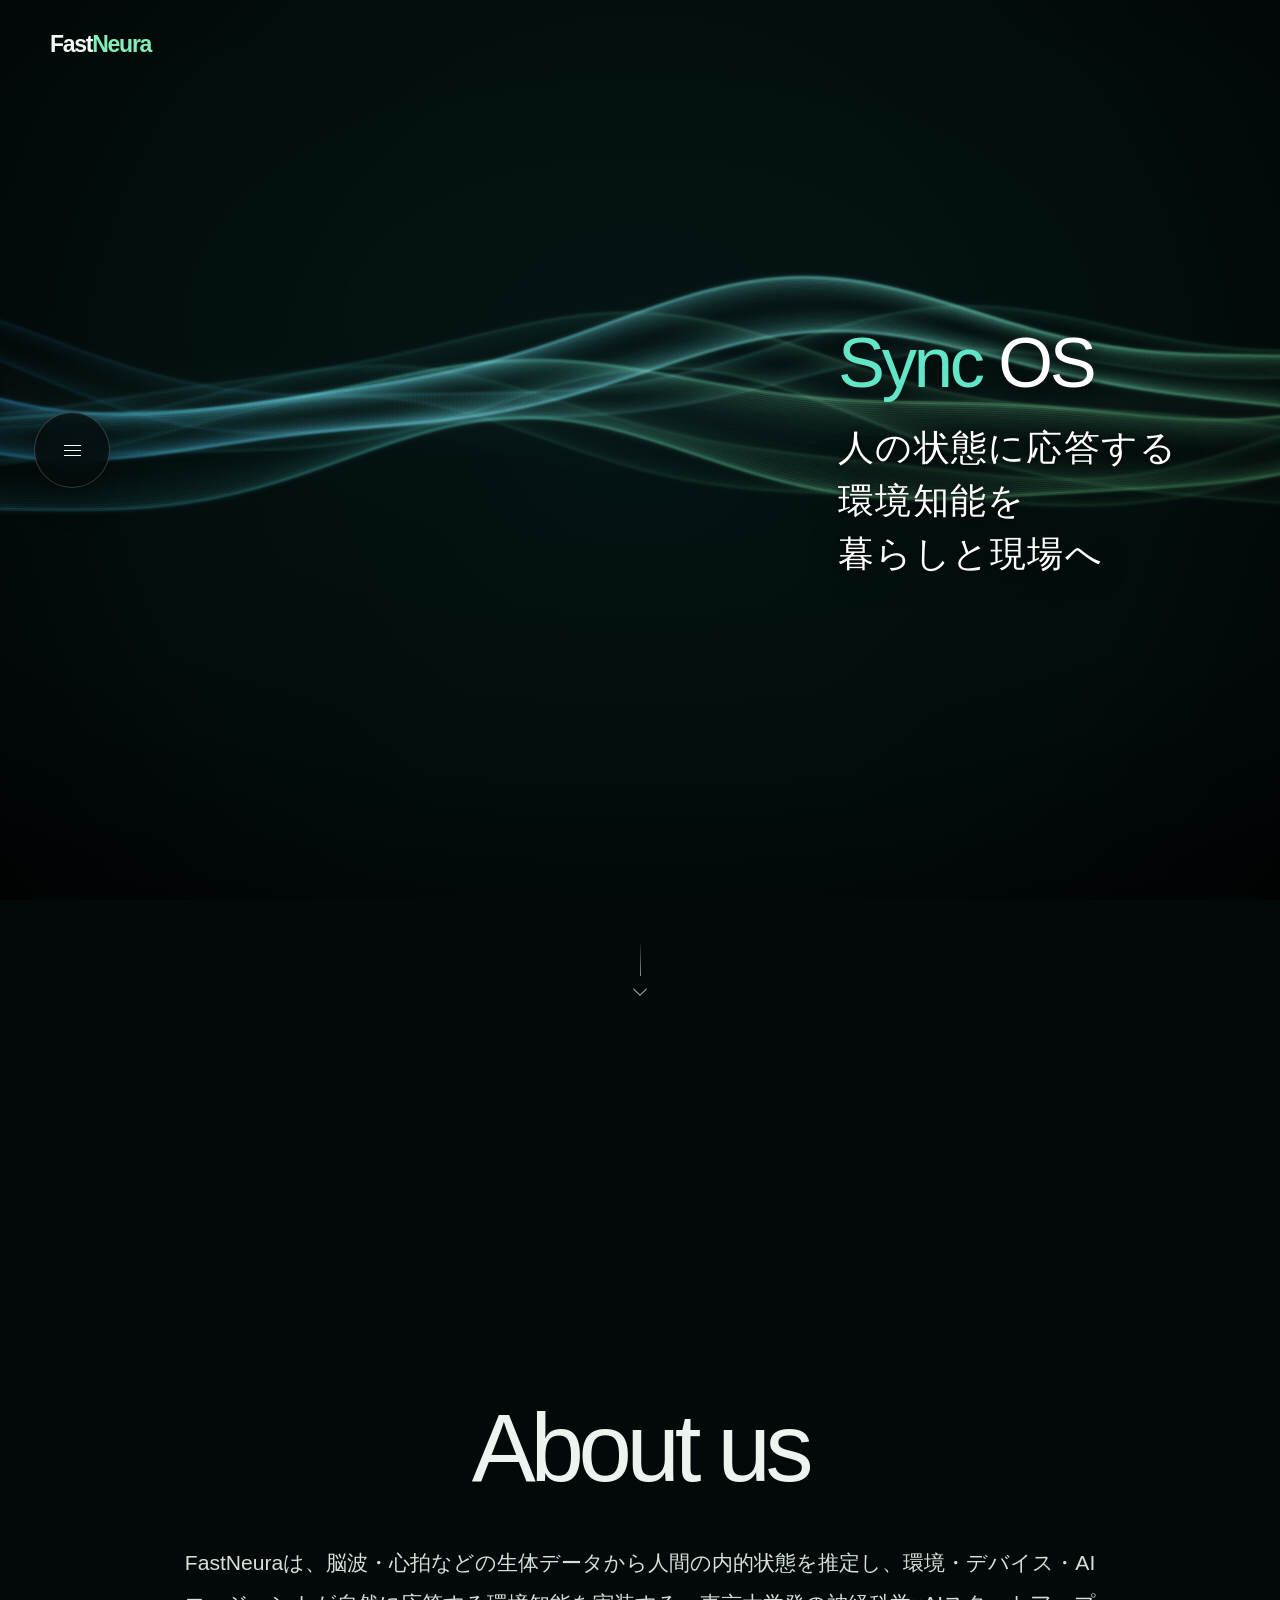
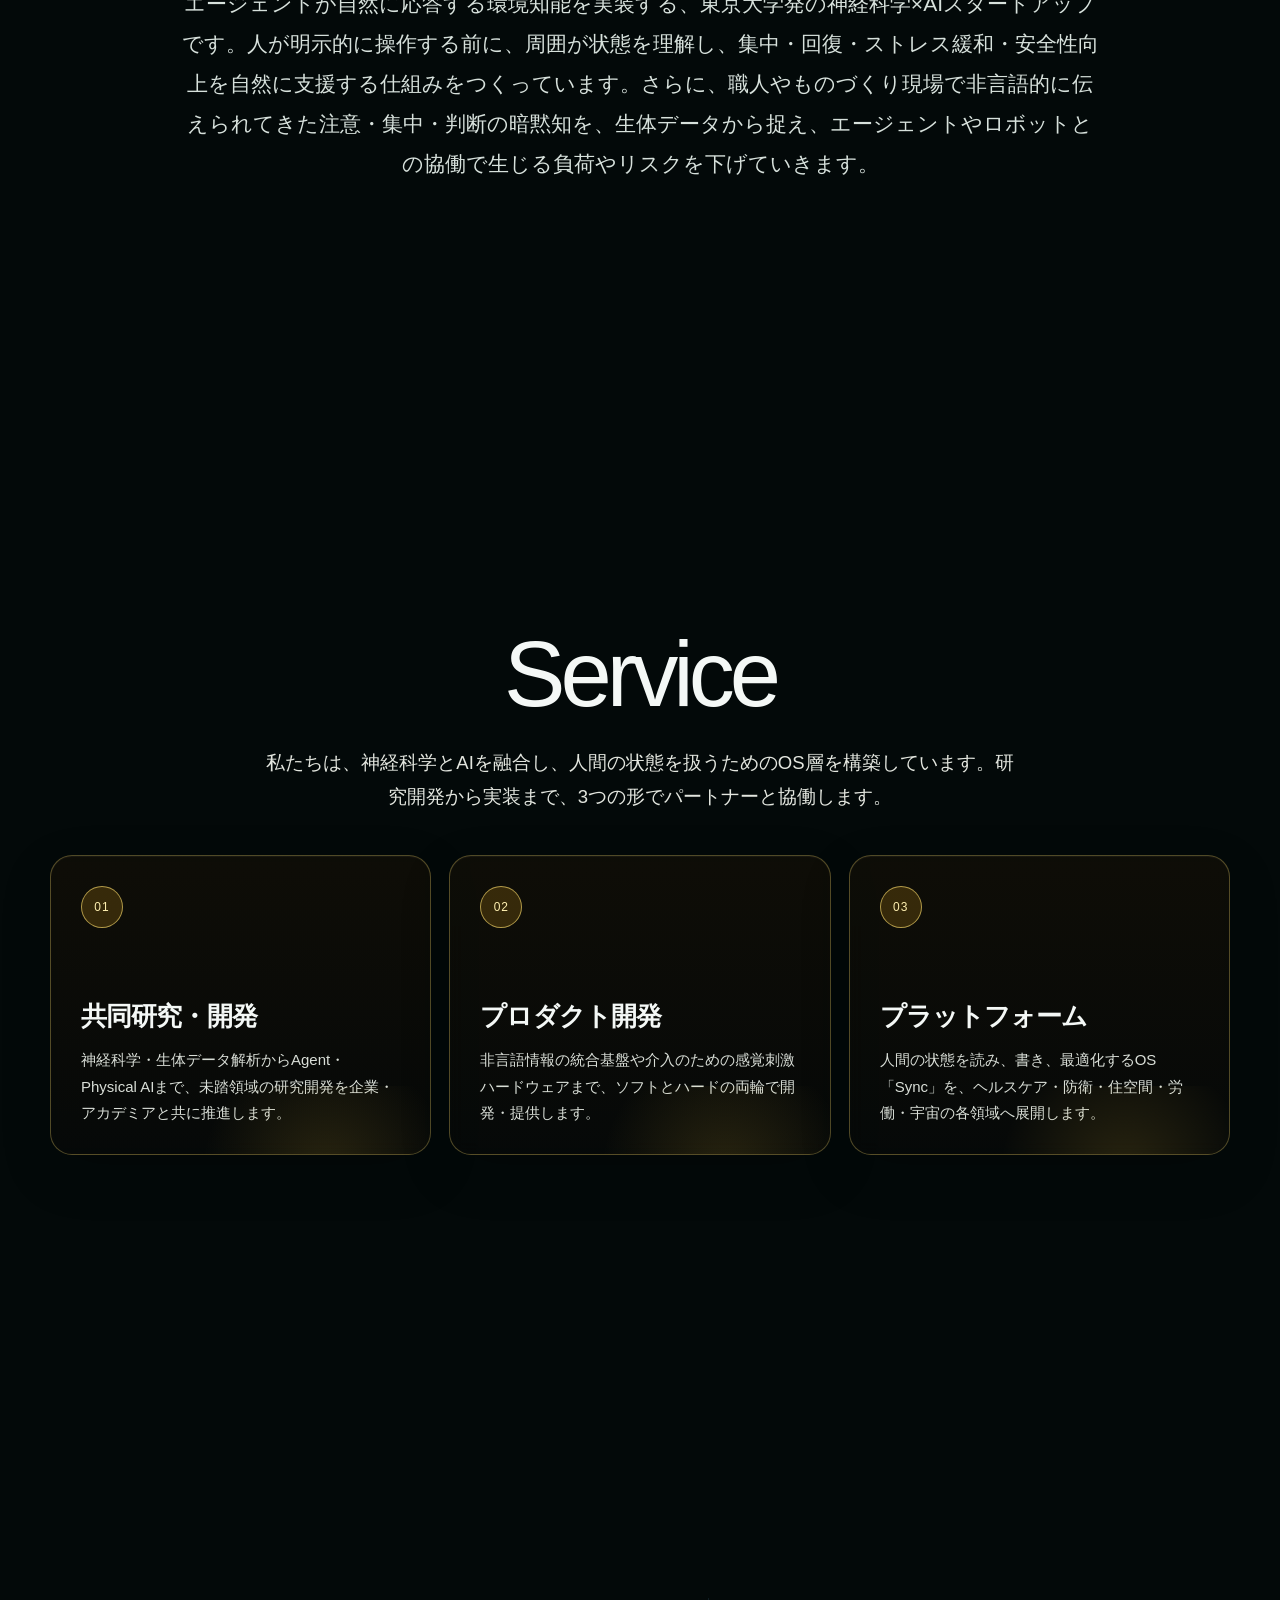
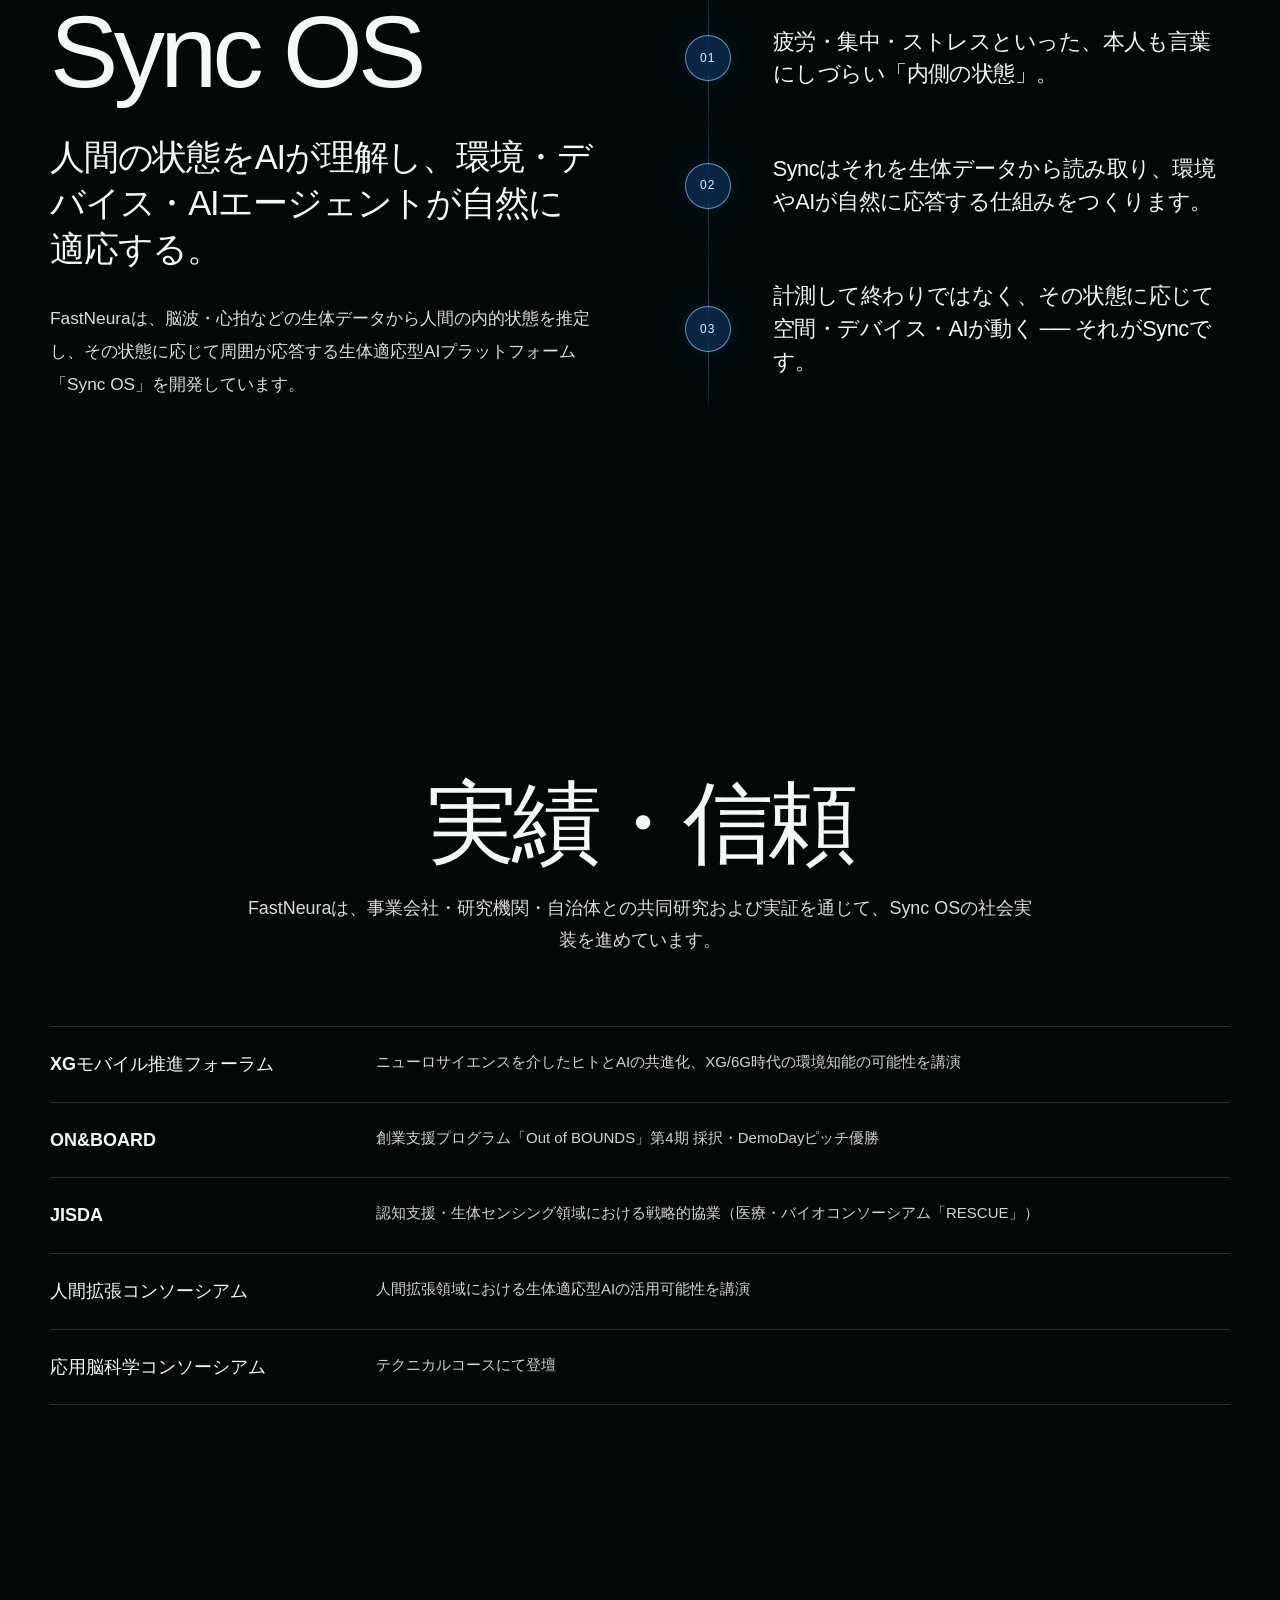
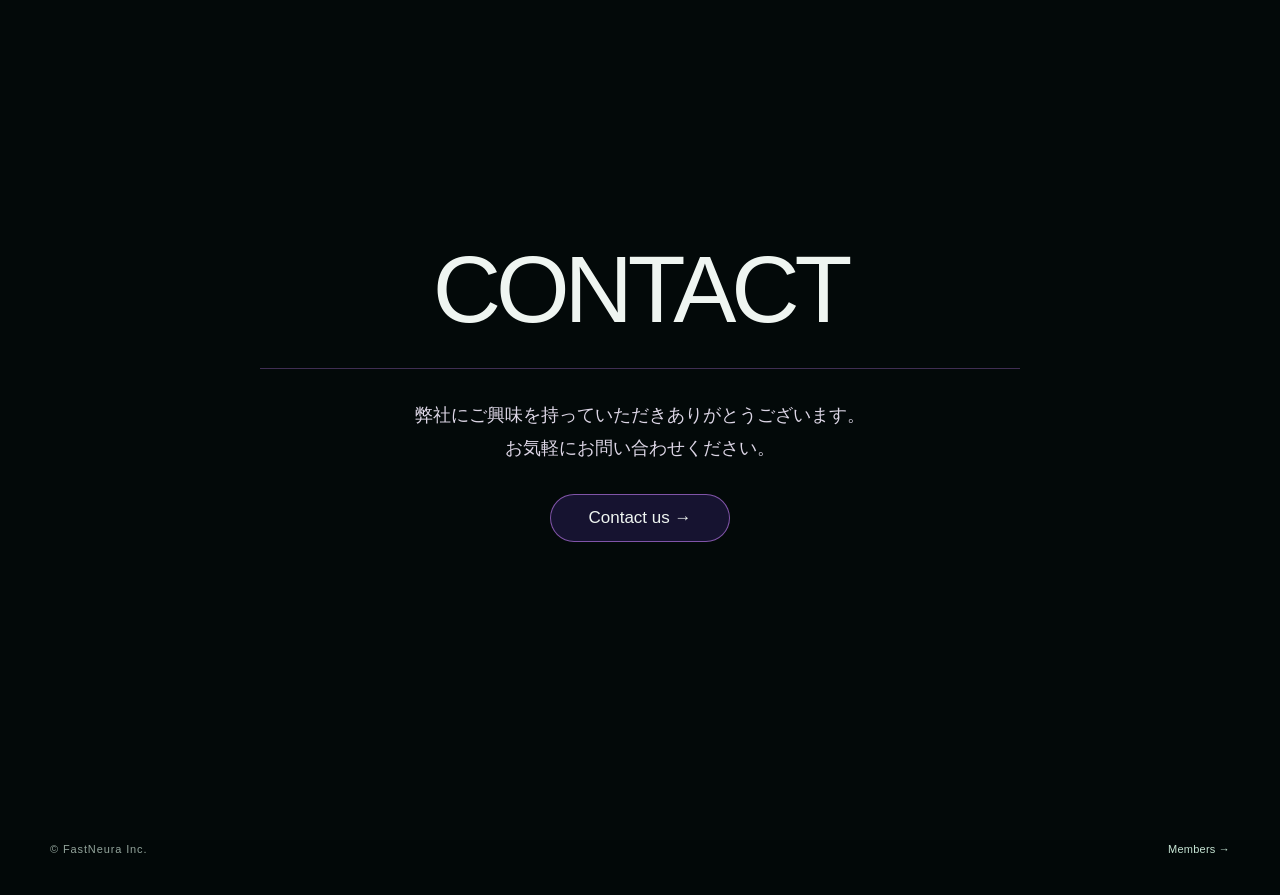
==== index.html @ a7abcc69 "Keep revealed backgrounds visible when scrolling back" ====
<!doctype html><html lang="ja"><head><meta charset="utf-8"><meta name="viewport" content="width=device-width,initial-scale=1,viewport-fit=cover"><meta name="description" content="FastNeuraは、脳波・心拍などの生体データから人間の内的状態を推定し、その状態に応じて周囲が応答する生体適応型AIプラットフォーム『Sync OS』を開発しています。"><title>FastNeura - Cutting-Edge NeuroTech × AI Startup</title><link rel="stylesheet" href="style.css?v=20261030-1"><link rel="stylesheet" href="wave-theme.css?v=20260926-10"></head><body><header class="site-header"><a class="brand" href="#top">Fast<span>Neura</span></a><nav class="nav" aria-label="Primary"><a href="#about">About us</a><a href="#service">Service</a><a href="#sync">Sync OS</a><a href="#partners">Partners</a><a class="contact" href="#contact">Contact</a><a href="members.html">Member</a></nav></header><main><section class="hero" id="top"><canvas id="waves" aria-hidden="true"></canvas><div class="hero-vignette"></div><div class="hero-grain"></div><div class="wrap hero-inner"><div class="hero-kicker"><a href="#sync"><span class="hero-sync">Sync</span> OS</a></div><h1><span>人の状態に応答する</span><span><button class="hero-term" id="environmentIntelligenceButton" type="button" aria-haspopup="dialog" aria-controls="environmentIntelligenceModal">環境知能</button>を</span><span>暮らしと現場へ</span></h1><div class="scroll-cue" aria-hidden="true"><span></span></div></div></section><section class="about" id="about"><div class="wrap"><div class="section-head"><h2>About us</h2></div><p>FastNeuraは、脳波・心拍などの生体データから人間の内的状態を推定し、環境・デバイス・AIエージェントが自然に応答する環境知能を実装する、東京大学発の神経科学×AIスタートアップです。人が明示的に操作する前に、周囲が状態を理解し、集中・回復・ストレス緩和・安全性向上を自然に支援する仕組みをつくっています。さらに、職人やものづくり現場で非言語的に伝えられてきた注意・集中・判断の暗黙知を、生体データから捉え、エージェントやロボットとの協働で生じる負荷やリスクを下げていきます。</p></div></section><section class="service" id="service"><div class="wrap"><div class="section-head"><h2>Service</h2></div><p class="service-intro">私たちは、神経科学とAIを融合し、人間の状態を扱うためのOS層を構築しています。研究開発から実装まで、3つの形でパートナーと協働します。</p><div class="service-grid"><article class="service-card"><div class="num">01</div><h3>共同研究・開発</h3><p>神経科学・生体データ解析からAgent・Physical AIまで、未踏領域の研究開発を企業・アカデミアと共に推進します。</p></article><article class="service-card"><div class="num">02</div><h3>プロダクト開発</h3><p>非言語情報の統合基盤や介入のための感覚刺激ハードウェアまで、ソフトとハードの両輪で開発・提供します。</p></article><article class="service-card"><div class="num">03</div><h3>プラットフォーム</h3><p>人間の状態を読み、書き、最適化するOS「Sync」を、ヘルスケア・防衛・住空間・労働・宇宙の各領域へ展開します。</p></article></div></div></section><section class="sync-intro" id="sync"><div class="wrap"><p class="sync-title">Sync OS</p><div class="sync-copy"><h2>人間の状態をAIが理解し、環境・デバイス・AIエージェントが自然に適応する。</h2><p>FastNeuraは、脳波・心拍などの生体データから人間の内的状態を推定し、その状態に応じて周囲が応答する生体適応型AIプラットフォーム「Sync OS」を開発しています。</p></div></div></section><section class="principles"><div class="wrap"><div class="principle"><div class="num">01</div><p>疲労・集中・ストレスといった、本人も言葉にしづらい「内側の状態」。</p></div><div class="principle"><div class="num">02</div><p>Syncはそれを生体データから読み取り、環境やAIが自然に応答する仕組みをつくります。</p></div><div class="principle"><div class="num">03</div><p>計測して終わりではなく、その状態に応じて空間・デバイス・AIが動く ── それがSyncです。</p></div></div></section><section class="partners" id="partners"><div class="wrap"><div class="section-head"><div class="eyebrow">Partners</div><h2>実績・信頼</h2></div><p class="lead muted">FastNeuraは、事業会社・研究機関・自治体との共同研究および実証を通じて、Sync OSの社会実装を進めています。</p><div class="partners-list"><div class="partner"><strong>XGモバイル推進フォーラム</strong><span>ニューロサイエンスを介したヒトとAIの共進化、XG/6G時代の環境知能の可能性を講演</span></div><div class="partner"><strong>ON&amp;BOARD</strong><span>創業支援プログラム「Out of BOUNDS」第4期 採択・DemoDayピッチ優勝</span></div><div class="partner"><strong>JISDA</strong><span>認知支援・生体センシング領域における戦略的協業（医療・バイオコンソーシアム「RESCUE」）</span></div><div class="partner"><strong>人間拡張コンソーシアム</strong><span>人間拡張領域における生体適応型AIの活用可能性を講演</span></div><div class="partner"><strong>応用脳科学コンソーシアム</strong><span>テクニカルコースにて登壇</span></div></div></div></section><section class="contact-section" id="contact"><div class="wrap"><div class="eyebrow">CONTACT</div><h2>CONTACT</h2><div class="contact-row"><p>弊社にご興味を持っていただきありがとうございます。<br>お気軽にお問い合わせください。</p><a class="contact-link" href="mailto:contact@fastneura.com">Contact us →</a></div></div></section></main><footer class="site-footer"><div class="wrap">© FastNeura Inc. <a class="footer-members" href="members.html">Members →</a></div></footer><div class="modal-backdrop" id="environmentIntelligenceModal" role="dialog" aria-modal="true" aria-labelledby="environmentIntelligenceTitle" aria-hidden="true"><div class="modal" role="document"><div class="modal-head"><h2 id="environmentIntelligenceTitle">環境知能</h2><button class="modal-close" type="button" aria-label="閉じる">×</button></div><p>環境知能とは、人の状態や周囲の状況をセンシングし、その情報をもとに空間・デバイス・AIが適切に応答する仕組みです。FastNeuraでは、脳波・心拍などの生体情報から疲労・集中・ストレスなどの内的状態を推定し、人が明示的に操作する前に、環境そのものが自然に支援する世界を目指しています。</p></div></div><script src="wave.js?v=20260917-1"></script><script src="ui.js?v=20261030-5"></script></body></html>
---- style.css ----
:root{--bg:#f4f5f2;--ink:#101612;--muted:#6d7971;--line:#d7ddd8;--green:#78e1ad;--dark:#030909;--max:1180px;font-family:Inter,-apple-system,BlinkMacSystemFont,"Segoe UI","Helvetica Neue",Arial,"Noto Sans JP",sans-serif}*{box-sizing:border-box}html{scroll-behavior:smooth;scroll-snap-type:y mandatory;scroll-padding:0}body{margin:0;background:var(--bg);color:var(--ink);line-height:1.7;overscroll-behavior-y:none}a{color:inherit;text-decoration:none}.wrap{width:min(calc(100% - 48px),var(--max));margin-inline:auto}.site-header{position:absolute;inset:0 0 auto;z-index:20;min-height:88px;display:flex;align-items:center;justify-content:space-between;padding:0 max(24px,calc((100vw - var(--max))/2));color:#effaf4}.brand{display:flex;align-items:center;height:44px;font-size:23px;font-weight:700;letter-spacing:-.055em;line-height:1}.brand span{color:#84edb8}.nav{display:none}.desktop-orbit-nav{position:fixed;left:34px;top:50%;z-index:45;width:76px;height:76px;transform:translateY(-50%)}.orbit-toggle,.orbit-link{position:absolute;left:0;top:0;width:76px;height:76px;border-radius:50%;display:flex;align-items:center;justify-content:center;border:1px solid #ffffff32;background:rgba(3,9,9,.72);backdrop-filter:blur(14px);-webkit-backdrop-filter:blur(14px);color:#f3faf6;box-shadow:0 10px 35px #0005;transition:transform .42s cubic-bezier(.22,.8,.2,1),opacity .3s ease,background .25s ease,border-color .25s ease}.orbit-toggle{z-index:6;cursor:default}.orbit-toggle::before,.orbit-toggle::after,.orbit-toggle span{content:"";position:absolute;width:17px;height:1px;background:#f3faf6;transition:transform .3s ease}.orbit-toggle::before{transform:translateY(-5px)}.orbit-toggle::after{transform:translateY(5px)}.orbit-toggle span{transform:none}.orbit-link{opacity:0;pointer-events:none;font-size:11px;font-weight:500;line-height:1.15;text-align:center;letter-spacing:.015em;padding:10px}.desktop-orbit-nav:hover .orbit-link,.desktop-orbit-nav:focus-within .orbit-link{opacity:1;pointer-events:auto}.desktop-orbit-nav:hover .orbit-toggle,.desktop-orbit-nav:focus-within .orbit-toggle{background:rgba(9,23,18,.88);border-color:#ffffff52}.desktop-orbit-nav:hover .orbit-toggle::before,.desktop-orbit-nav:focus-within .orbit-toggle::before{transform:rotate(45deg)}.desktop-orbit-nav:hover .orbit-toggle::after,.desktop-orbit-nav:focus-within .orbit-toggle::after{transform:rotate(-45deg)}.desktop-orbit-nav:hover .orbit-toggle span,.desktop-orbit-nav:focus-within .orbit-toggle span{opacity:0}.desktop-orbit-nav:hover .orbit-link:hover,.desktop-orbit-nav:focus-within .orbit-link:focus-visible{background:rgba(21,48,37,.94);border-color:#8ee9ba}.orbit-link:nth-of-type(1){transform:translate(0,0) scale(.7)}.orbit-link:nth-of-type(2){transform:translate(0,0) scale(.7)}.orbit-link:nth-of-type(3){transform:translate(0,0) scale(.7)}.orbit-link:nth-of-type(4){transform:translate(0,0) scale(.7)}.orbit-link:nth-of-type(5){transform:translate(0,0) scale(.7)}.desktop-orbit-nav:hover .orbit-link:nth-of-type(1),.desktop-orbit-nav:focus-within .orbit-link:nth-of-type(1){transform:translate(88px,-150px) scale(1)}.desktop-orbit-nav:hover .orbit-link:nth-of-type(2),.desktop-orbit-nav:focus-within .orbit-link:nth-of-type(2){transform:translate(138px,-80px) scale(1)}.desktop-orbit-nav:hover .orbit-link:nth-of-type(3),.desktop-orbit-nav:focus-within .orbit-link:nth-of-type(3){transform:translate(158px,0) scale(1)}.desktop-orbit-nav:hover .orbit-link:nth-of-type(4),.desktop-orbit-nav:focus-within .orbit-link:nth-of-type(4){transform:translate(138px,80px) scale(1)}.desktop-orbit-nav:hover .orbit-link:nth-of-type(5),.desktop-orbit-nav:focus-within .orbit-link:nth-of-type(5){transform:translate(88px,150px) scale(1)}.mobile-menu-toggle,.mobile-menu-panel{display:none}.hero{position:relative;min-height:100svh;background:var(--dark);color:white;overflow:hidden}#waves{position:absolute;inset:0;width:100%;height:100%;display:block}.hero-vignette{position:absolute;inset:0;pointer-events:none;background:radial-gradient(ellipse 95% 72% at 50% 35%,transparent 24%,rgba(0,0,0,.22) 72%,rgba(0,0,0,.58) 100%)}.hero-grain{position:absolute;inset:0;pointer-events:none;opacity:.10}.hero-inner{position:relative;z-index:2;min-height:100svh;display:flex;flex-direction:column;justify-content:center;align-items:flex-end;padding:120px 0 80px}.hero-kicker{width:min(42vw,520px);font-family:"Avenir Next","Helvetica Neue",Helvetica,"Segoe UI",Arial,sans-serif;font-size:clamp(52px,5.5vw,88px);font-weight:300;line-height:.96;letter-spacing:-.045em;color:#fff;margin-bottom:24px;text-align:left;white-space:nowrap;text-shadow:0 3px 20px #000b;transform:translate(clamp(80px,10vw,180px),-15svh);font-kerning:normal;font-feature-settings:"kern" 1}.hero-kicker a{display:inline-block;cursor:pointer;border-bottom:1px solid transparent}.hero-kicker a:hover,.hero-kicker a:focus-visible{border-color:#ffffffaa}.hero-sync{color:#63e6c7}.hero h1{margin:0;width:min(42vw,520px);color:#fff;font-family:"Hiragino Mincho ProN","Hiragino Mincho Pro","Yu Mincho","YuMincho","Noto Serif JP",serif;font-size:clamp(24px,2.8vw,45px);font-weight:500;letter-spacing:.035em;line-height:1.48;text-align:left;text-shadow:0 4px 30px #000c,0 1px 6px #000a;transform:translate(clamp(80px,10vw,180px),-15svh)}.hero h1 span{display:block;white-space:nowrap}.hero-term{display:inline;font:inherit;font-family:inherit;font-size:inherit;font-weight:inherit;line-height:inherit;letter-spacing:inherit;color:inherit;text-shadow:inherit;background:transparent;border:0;padding:0;margin:0;cursor:pointer;vertical-align:baseline;appearance:none;-webkit-appearance:none}.hero-term:hover{color:inherit}.hero-term:focus-visible{outline:1px solid #ffffffaa;outline-offset:4px;border-radius:2px}.hero-bottom{position:absolute;left:0;right:0;bottom:52px;display:flex;justify-content:space-between;gap:32px;align-items:end;border-top:1px solid #ffffff28;padding-top:20px}.hero-bottom p{margin:0;max-width:720px;color:#d4e1db;font-size:clamp(14px,1.5vw,18px)}.scroll{font-size:10px;letter-spacing:.12em;color:#95aaa0;white-space:nowrap}.modal-backdrop{position:fixed;inset:0;z-index:100;background:#020706cc;display:none;align-items:center;justify-content:center;padding:24px}.modal-backdrop.open{display:flex}.modal{width:min(560px,100%);background:#0a1310;color:#edf5f1;border:1px solid #ffffff2b;border-radius:18px;padding:32px;box-shadow:0 24px 80px #000b}.modal-head{display:flex;align-items:center;justify-content:space-between;gap:20px;margin-bottom:18px}.modal h2{font-family:"Hiragino Mincho ProN","Yu Mincho",serif;font-size:32px;letter-spacing:.04em}.modal p{margin:0;color:#c8d6cf;font-size:16px;line-height:1.9}.modal-close{width:42px;height:42px;border-radius:50%;border:1px solid #ffffff36;background:transparent;color:#fff;font-size:22px;cursor:pointer}main>section{min-height:100svh;scroll-snap-align:start;scroll-snap-stop:always}section{padding:120px 0}.section-head{display:grid;grid-template-columns:180px 1fr;gap:44px;margin-bottom:64px}.eyebrow{font-size:12px;letter-spacing:.14em;text-transform:uppercase;color:var(--muted)}h2{margin:0;font-size:clamp(34px,5vw,68px);line-height:1.08;letter-spacing:-.05em;font-weight:500}.lead{font-size:clamp(18px,2vw,27px);line-height:1.7;max-width:950px;margin:0}.muted{color:var(--muted)}.sync-intro{background:#fff}.sync-title{font-size:clamp(56px,10vw,140px);line-height:.9;letter-spacing:-.075em;margin:0 0 60px;font-weight:520}.sync-copy{display:grid;grid-template-columns:1fr 1fr;gap:80px;align-items:start}.sync-copy h2{font-size:clamp(30px,4.2vw,58px)}.sync-copy p{font-size:18px;margin:0;color:#4e5a53}.principles{padding-top:20px;background:#fff}.principle{display:grid;grid-template-columns:100px 1fr;gap:34px;padding:38px 0;border-top:1px solid var(--line)}.principle:last-child{border-bottom:1px solid var(--line)}.num{font-size:14px;color:#7a8a80;letter-spacing:.08em}.principle p{margin:0;font-size:clamp(22px,3vw,40px);line-height:1.45;letter-spacing:-.03em;max-width:1000px}.about{background:#101713;color:#edf3ef}.about .eyebrow,.about .muted{color:#92a398}.about p{font-size:clamp(18px,2vw,27px);line-height:1.9;margin:0;max-width:1000px;color:#d1dbd5}.service{background:#e9ede9}.service-intro{max-width:820px;margin:24px 0 70px;font-size:18px;color:#556159}.service-grid{display:grid;grid-template-columns:repeat(3,1fr);gap:1px;background:#cfd7d1;border:1px solid #cfd7d1}.service-card{background:#f7f8f6;padding:40px;min-height:340px;display:flex;flex-direction:column}.service-card .num{margin-bottom:auto}.service-card h3{font-size:28px;margin:52px 0 16px;letter-spacing:-.035em}.service-card p{margin:0;color:#637067}.partners{background:#fff}.partners-list{margin-top:58px;border-top:1px solid var(--line)}.partner{display:grid;grid-template-columns:280px 1fr;gap:46px;padding:26px 0;border-bottom:1px solid var(--line)}.partner strong{font-size:18px;font-weight:550}.partner span{color:#5f6c64}.contact-section{background:#08100c;color:#eff5f1;padding:120px 0 70px}.contact-section h2{font-size:clamp(56px,10vw,138px);margin-bottom:30px}.contact-row{display:flex;justify-content:space-between;gap:30px;align-items:end;border-top:1px solid #ffffff25;padding-top:28px}.contact-row p{margin:0;color:#afbeb6}.contact-link{font-size:22px;border-bottom:1px solid #9bdab9;padding-bottom:4px}.site-footer{background:#08100c;color:#6f8278;padding:0 0 36px;font-size:11px;letter-spacing:.08em;scroll-snap-align:end}@media(max-width:900px){.desktop-orbit-nav{display:none}.site-header{position:absolute;min-height:80px;padding:0 18px}.mobile-menu-toggle{display:flex;width:44px;height:44px;border-radius:50%;border:1px solid #ffffff38;background:#07100dcc;color:#fff;align-items:center;justify-content:center;position:relative;z-index:52}.mobile-menu-toggle::before,.mobile-menu-toggle::after,.mobile-menu-toggle span{content:"";position:absolute;width:17px;height:1px;background:#fff;transition:transform .25s ease,opacity .25s ease}.mobile-menu-toggle::before{transform:translateY(-5px)}.mobile-menu-toggle::after{transform:translateY(5px)}.mobile-menu-toggle.is-open::before{transform:rotate(45deg)}.mobile-menu-toggle.is-open::after{transform:rotate(-45deg)}.mobile-menu-toggle.is-open span{opacity:0}.mobile-menu-panel{display:flex;position:fixed;z-index:50;left:14px;right:14px;top:70px;flex-direction:column;background:#07100df2;color:#f4faf6;border:1px solid #ffffff28;border-radius:18px;padding:14px;backdrop-filter:blur(18px);-webkit-backdrop-filter:blur(18px);opacity:0;transform:translateY(-10px);pointer-events:none;transition:opacity .24s ease,transform .24s ease}.mobile-menu-panel.open{opacity:1;transform:translateY(0);pointer-events:auto}.mobile-menu-panel a{padding:14px 12px;border-bottom:1px solid #ffffff18;font-size:14px}.mobile-menu-panel a:last-child{border-bottom:0}}@media(max-width:600px){.wrap{width:min(calc(100% - 32px),var(--max))}.hero-inner{align-items:flex-start;padding-top:110px;padding-bottom:120px}.hero-kicker,.hero h1{width:100%;transform:translateY(-10svh)}.hero-kicker{font-size:clamp(42px,13vw,62px);text-align:left;letter-spacing:-.035em}.hero h1{font-size:clamp(24px,6.2vw,34px);line-height:1.55}.hero h1 span{white-space:normal}.hero-bottom{bottom:34px;align-items:start;flex-direction:column;gap:10px}.modal{padding:24px}.modal h2{font-size:27px}section{padding:84px 0}.section-head{grid-template-columns:1fr;gap:16px;margin-bottom:42px}.sync-copy{grid-template-columns:1fr;gap:28px}.principle{grid-template-columns:56px 1fr;gap:18px}.service-grid{grid-template-columns:1fr}.service-card{min-height:auto}.service-card .num{margin-bottom:36px}.partner{grid-template-columns:1fr;gap:8px}.contact-row{flex-direction:column;align-items:flex-start}}
.footer-members{float:right;color:#c6e5d4;letter-spacing:.02em}
.footer-members:hover{color:#84edb8}
.orbit-toggle{cursor:pointer}
.desktop-orbit-nav .orbit-link:nth-of-type(6){transform:translate(0,0) scale(.7);background:rgba(24,102,74,.6);border-color:#84edb8}
.orbit-link[aria-current="page"]{outline:2px solid #84edb8;outline-offset:4px}
.mobile-menu-panel a[aria-current="page"]{color:#84edb8}
---- wave-theme.css ----
/* Shared continuous wave background across all full-screen sections */
#waves{position:fixed!important;inset:0!important;width:100vw!important;height:100vh!important;z-index:0!important;pointer-events:none!important;display:block!important}
body{background:#030909;color:#f4f8f6}
.site-header,.desktop-orbit-nav,.mobile-menu-panel,.modal-backdrop{z-index:50}
main,.site-footer{position:relative;z-index:1}
main>section{position:relative;background:transparent!important;color:#f4f8f6}
.hero{background:transparent!important}
.hero-vignette{position:fixed;z-index:0;inset:0;background:radial-gradient(ellipse 95% 72% at 50% 35%,transparent 24%,rgba(0,0,0,.22) 72%,rgba(0,0,0,.58) 100%)}
.hero-grain{position:fixed;z-index:0}
.sync-intro,.principles,.about,.service,.partners,.contact-section{background:transparent!important}
.sync-copy p,.service-intro,.service-card p,.partner span,.contact-row p,.muted,.about p{color:#d7e1dc!important}
.eyebrow,.num,.about .eyebrow,.about .muted{color:#a8b8b0!important}
.principle,.principle:last-child,.partners-list,.partner,.contact-row{border-color:#ffffff2b!important}
.service-grid{background:#ffffff24!important;border-color:#ffffff24!important}
.service-card{background:rgba(4,10,9,.62)!important;color:#f4f8f6!important;backdrop-filter:blur(8px);-webkit-backdrop-filter:blur(8px)}
.sync-intro>.wrap,.principles>.wrap,.about>.wrap,.service>.wrap,.partners>.wrap,.contact-section>.wrap{position:relative;z-index:2}
.site-footer{background:rgba(3,9,9,.74)!important;color:#93a59c!important}

/* Desktop orbit menu colors mirror each section's wave theme */
.desktop-orbit-nav .orbit-link:nth-of-type(1){background:rgba(236,244,248,.18);border-color:rgba(236,247,252,.82);box-shadow:0 10px 35px rgba(230,242,248,.10)}
.desktop-orbit-nav .orbit-link:nth-of-type(2){background:rgba(232,161,24,.34);border-color:rgba(255,224,112,.82);box-shadow:0 10px 35px rgba(255,190,45,.16)}
.desktop-orbit-nav .orbit-link:nth-of-type(3){background:rgba(35,112,226,.38);border-color:rgba(110,195,255,.78);box-shadow:0 10px 35px rgba(28,112,255,.18)}
.desktop-orbit-nav .orbit-link:nth-of-type(4){background:rgba(206,39,58,.38);border-color:rgba(255,116,112,.82);box-shadow:0 10px 35px rgba(239,55,72,.17)}
.desktop-orbit-nav .orbit-link:nth-of-type(5){background:rgba(124,74,255,.38);border-color:rgba(205,132,255,.82);box-shadow:0 10px 35px rgba(169,92,255,.18)}
.desktop-orbit-nav .orbit-link:nth-of-type(1):hover,.desktop-orbit-nav .orbit-link:nth-of-type(1):focus-visible{background:rgba(238,247,251,.86);border-color:#fff;color:#0b1214}
.desktop-orbit-nav .orbit-link:nth-of-type(2):hover,.desktop-orbit-nav .orbit-link:nth-of-type(2):focus-visible{background:rgba(236,166,29,.78);border-color:#ffe070;color:#161006}
.desktop-orbit-nav .orbit-link:nth-of-type(3):hover,.desktop-orbit-nav .orbit-link:nth-of-type(3):focus-visible{background:rgba(38,126,245,.72);border-color:#78cfff}
.desktop-orbit-nav .orbit-link:nth-of-type(4):hover,.desktop-orbit-nav .orbit-link:nth-of-type(4):focus-visible{background:rgba(218,49,67,.76);border-color:#ff7a76}
.desktop-orbit-nav .orbit-link:nth-of-type(5):hover,.desktop-orbit-nav .orbit-link:nth-of-type(5):focus-visible{background:rgba(139,79,244,.76);border-color:#d9a0ff}

/* Sync OS screen: left narrative, right principles */
.sync-intro{padding:96px 0 72px!important;overflow:hidden}
.sync-layout{min-height:calc(100svh - 168px);display:grid;grid-template-columns:minmax(0,1fr) minmax(0,1fr);gap:clamp(56px,7vw,120px);align-items:stretch}
.sync-left{min-width:0;display:flex;flex-direction:column;align-items:flex-start;justify-content:center}
.sync-title{font-family:"Avenir Next","Helvetica Neue",Helvetica,"Segoe UI",Arial,sans-serif!important;font-size:clamp(64px,8vw,116px)!important;font-weight:300!important;line-height:.96!important;letter-spacing:-.045em!important;margin:0 0 34px!important;font-kerning:normal;font-feature-settings:"kern" 1}
.sync-left>h2{font-size:clamp(27px,2.7vw,43px);line-height:1.32;letter-spacing:-.035em;max-width:560px}
.sync-description{margin:30px 0 0!important;max-width:540px;color:#d7e1dc!important;font-size:clamp(15px,1.35vw,18px)!important;line-height:1.9}
.sync-principles{min-width:0;display:flex;flex-direction:column;justify-content:center;align-self:stretch;position:relative;padding:18px 0}
.sync-principles .principle{position:relative;display:grid;grid-template-columns:64px 1fr;gap:24px;align-items:center;padding:28px 0 34px;border-top:0!important;border-bottom:0!important}
.sync-principles .principle:last-child{border-bottom:0!important;padding-bottom:28px}.sync-principles .principle::before{content:"";position:absolute;left:23px;top:0;bottom:0;width:1px;background:linear-gradient(to bottom,rgba(120,200,255,.10),rgba(120,200,255,.46),rgba(120,200,255,.10));z-index:-1}
.sync-principles .principle p{margin:0;font-size:clamp(18px,1.7vw,27px);line-height:1.5;letter-spacing:-.025em;max-width:none}
.sync-principles .num{align-self:center;padding:0;width:46px;height:46px;border-radius:50%;display:flex;align-items:center;justify-content:center;font-size:12px;letter-spacing:.10em;color:#dff3ff!important;border:1px solid rgba(125,203,255,.72);background:rgba(29,108,210,.28);backdrop-filter:blur(8px);-webkit-backdrop-filter:blur(8px);box-shadow:0 0 24px rgba(60,150,255,.10)}

@media(max-width:900px){#waves{height:100svh!important}.hero-vignette,.hero-grain{height:100svh}.sync-intro{padding:84px 0!important;overflow:visible}.sync-layout{min-height:auto;grid-template-columns:1fr;gap:48px}.sync-left{justify-content:flex-start}.sync-description{margin-top:28px!important}.sync-principles{padding:0}.sync-principles .principle{grid-template-columns:56px 1fr;padding:24px 0 30px}.sync-principles .principle::before{left:18px}.sync-principles .num{width:38px;height:38px}.sync-principles .principle p{font-size:clamp(19px,4.8vw,28px)}}

/* About us: centered composition */
.about{padding:0!important;display:flex;align-items:center;justify-content:center}
.about>.wrap{min-height:100svh;display:flex;flex-direction:column;justify-content:center;align-items:center;text-align:center;padding:96px 0}
.about .section-head{display:block;margin:0 0 44px;width:100%}
.about .section-head h2{margin:0 auto;font-size:clamp(56px,7.5vw,108px);font-weight:400;letter-spacing:-.055em}
.about> .wrap > p{max-width:920px!important;margin:0 auto!important;font-size:clamp(17px,1.65vw,24px)!important;line-height:1.9!important}
@media(max-width:900px){.about>.wrap{padding:88px 0}.about .section-head{margin-bottom:32px}.about> .wrap > p{font-size:clamp(16px,4vw,20px)!important;text-align:left}}

/* Service: centered, lighter visual hierarchy over yellow wave */
.service{padding:0!important;display:flex;align-items:center;justify-content:center}
.service>.wrap{min-height:100svh;display:flex;flex-direction:column;justify-content:center;padding:88px 0}
.service .section-head{display:block;margin:0 0 22px;text-align:center}
.service .section-head h2{font-size:clamp(56px,7.2vw,104px);font-weight:400;letter-spacing:-.055em;margin:0}
.service-intro{max-width:760px!important;margin:0 auto 42px!important;text-align:center;font-size:clamp(16px,1.45vw,19px)!important;line-height:1.8;color:#e3e6df!important}
.service-grid{display:grid!important;grid-template-columns:repeat(3,minmax(0,1fr))!important;gap:18px!important;background:transparent!important;border:0!important}
.service-card{position:relative;min-height:300px!important;padding:30px 30px 28px!important;border:1px solid rgba(255,224,112,.30)!important;border-radius:22px!important;background:linear-gradient(180deg,rgba(24,18,7,.56),rgba(8,9,8,.62))!important;box-shadow:0 18px 50px rgba(0,0,0,.18),inset 0 1px 0 rgba(255,255,255,.04);overflow:hidden;transition:transform .3s ease,border-color .3s ease,background .3s ease}
.service-card::after{content:"";position:absolute;inset:auto -15% -35% 30%;height:58%;background:radial-gradient(circle at center,rgba(255,205,61,.14),rgba(255,205,61,0) 68%);pointer-events:none}
.service-card:hover{transform:translateY(-5px);border-color:rgba(255,224,112,.62)!important;background:linear-gradient(180deg,rgba(35,25,8,.66),rgba(8,9,8,.68))!important}
.service-card .num{width:42px;height:42px;border-radius:50%;display:flex;align-items:center;justify-content:center;margin:0 0 auto!important;color:#fff0b1!important;border:1px solid rgba(255,224,112,.62);background:rgba(219,153,21,.20);font-size:12px;letter-spacing:.08em}
.service-card h3{margin:50px 0 14px!important;font-size:clamp(24px,2vw,31px)!important;line-height:1.25;letter-spacing:-.035em}
.service-card p{font-size:15px!important;line-height:1.75!important;color:#d9ded7!important}
@media(max-width:900px){
  .service>.wrap{padding:84px 0}
  .service .section-head{margin-bottom:18px}
  .service-intro{text-align:left;margin-bottom:30px!important}
  .service-grid{grid-template-columns:1fr!important}
  .service-card{min-height:auto!important;padding:24px!important}
  .service-card h3{margin:28px 0 12px!important}
}


/* Achievements: centered composition over red wave */
.partners{padding:0!important;display:flex;align-items:center;justify-content:center}
.partners>.wrap{min-height:100svh;display:flex;flex-direction:column;justify-content:center;padding:82px 0}
.partners .section-head{display:block;margin:0 0 20px;text-align:center}
.partners .section-head .eyebrow{display:none!important}
.partners .section-head h2{font-size:clamp(54px,7vw,100px);font-weight:400;letter-spacing:-.055em;margin:0}
.partners .lead{max-width:800px!important;margin:0 auto 36px!important;text-align:center;font-size:clamp(16px,1.4vw,19px)!important;line-height:1.8;color:#e0d9d9!important}
.partners-list{margin-top:34px!important;border-top:1px solid #ffffff2b!important;display:block!important}
.partner{display:grid!important;grid-template-columns:280px 1fr!important;gap:46px!important;min-height:0!important;padding:22px 0!important;border:0!important;border-bottom:1px solid #ffffff2b!important;border-radius:0!important;background:transparent!important;box-shadow:none!important;transition:none!important}
.partner:hover{transform:none!important;border-color:#ffffff2b!important;background:transparent!important}
.partner strong{font-size:18px!important;font-weight:550!important;letter-spacing:0!important}
.partner span{font-size:15px!important;line-height:1.7!important;color:#d9d2d2!important}
.partner:last-child:nth-child(odd){grid-column:auto!important;min-height:0!important}
@media(max-width:900px){
  .partners>.wrap{padding:84px 0}
  .partners .section-head{margin-bottom:18px}
  .partners .lead{text-align:left;margin-bottom:28px!important}
  .partners-list{margin-top:24px!important}
  .partner{grid-template-columns:1fr!important;gap:6px!important;padding:18px 0!important}
}


/* Contact: centered composition over purple wave */
.contact-section{padding:0!important;display:flex;align-items:center;justify-content:center}
.contact-section>.wrap{min-height:100svh;display:flex;flex-direction:column;justify-content:center;align-items:center;text-align:center;padding:88px 0}
.contact-section>.wrap>.eyebrow{display:none!important}
.contact-section h2{margin:0 0 28px!important;font-size:clamp(58px,7.4vw,106px)!important;font-weight:400!important;letter-spacing:-.055em!important}
.contact-row{width:min(760px,100%);display:flex!important;flex-direction:column;align-items:center!important;justify-content:center!important;gap:28px!important;border-top:1px solid rgba(205,132,255,.30)!important;padding-top:30px!important}
.contact-row p{margin:0!important;max-width:620px;font-size:clamp(16px,1.4vw,19px)!important;line-height:1.85!important;color:#ddd6e6!important;text-align:center}
.contact-link{display:inline-flex;align-items:center;justify-content:center;min-width:180px;padding:13px 24px!important;border:1px solid rgba(205,132,255,.58)!important;border-radius:999px!important;background:rgba(124,74,255,.16);font-size:17px!important;line-height:1.2;transition:transform .25s ease,border-color .25s ease,background .25s ease}
.contact-link:hover{transform:translateY(-2px);border-color:rgba(220,164,255,.90)!important;background:rgba(124,74,255,.28)}
@media(max-width:900px){
  .contact-section>.wrap{padding:84px 0}
  .contact-section h2{margin-bottom:22px!important}
  .contact-row{gap:24px!important;padding-top:26px!important}
  .contact-row p{text-align:left}
}


/* Hero scroll cue */
.scroll-cue{
  position:absolute;
  left:50%;
  bottom:24px;
  width:24px;
  height:52px;
  transform:translateX(-50%);
  display:flex;
  justify-content:center;
  pointer-events:none;
  opacity:.78
}
.scroll-cue::before{
  content:"";
  position:absolute;
  top:0;
  width:1px;
  height:32px;
  background:linear-gradient(to bottom,rgba(255,255,255,.08),rgba(255,255,255,.72));
}
.scroll-cue span{
  position:absolute;
  bottom:2px;
  width:10px;
  height:10px;
  border-right:1px solid rgba(255,255,255,.82);
  border-bottom:1px solid rgba(255,255,255,.82);
  transform:rotate(45deg);
  animation:scrollCue 1.9s ease-in-out infinite
}
@keyframes scrollCue{
  0%,100%{transform:translateY(0) rotate(45deg);opacity:.45}
  50%{transform:translateY(6px) rotate(45deg);opacity:1}
}
@media(prefers-reduced-motion:reduce){.scroll-cue span{animation:none}}
@media(max-width:600px){.scroll-cue{bottom:20px}}
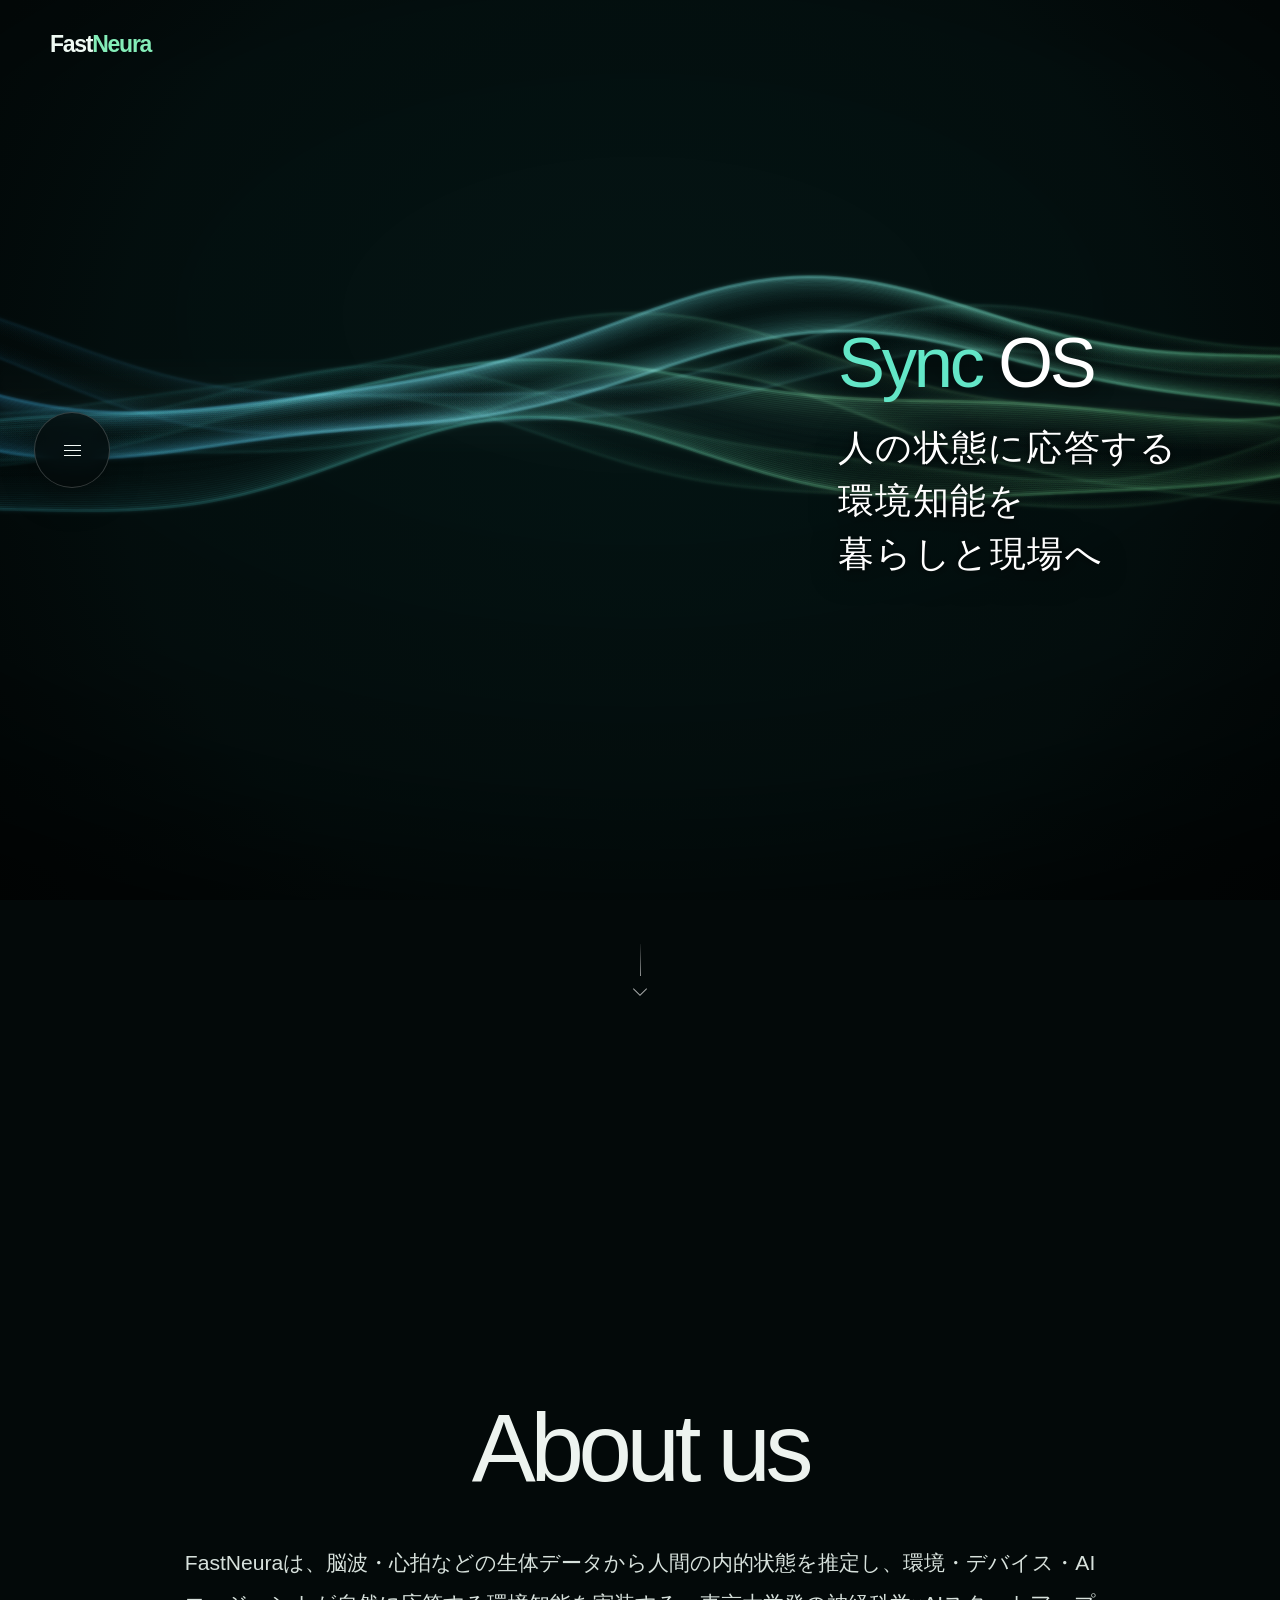
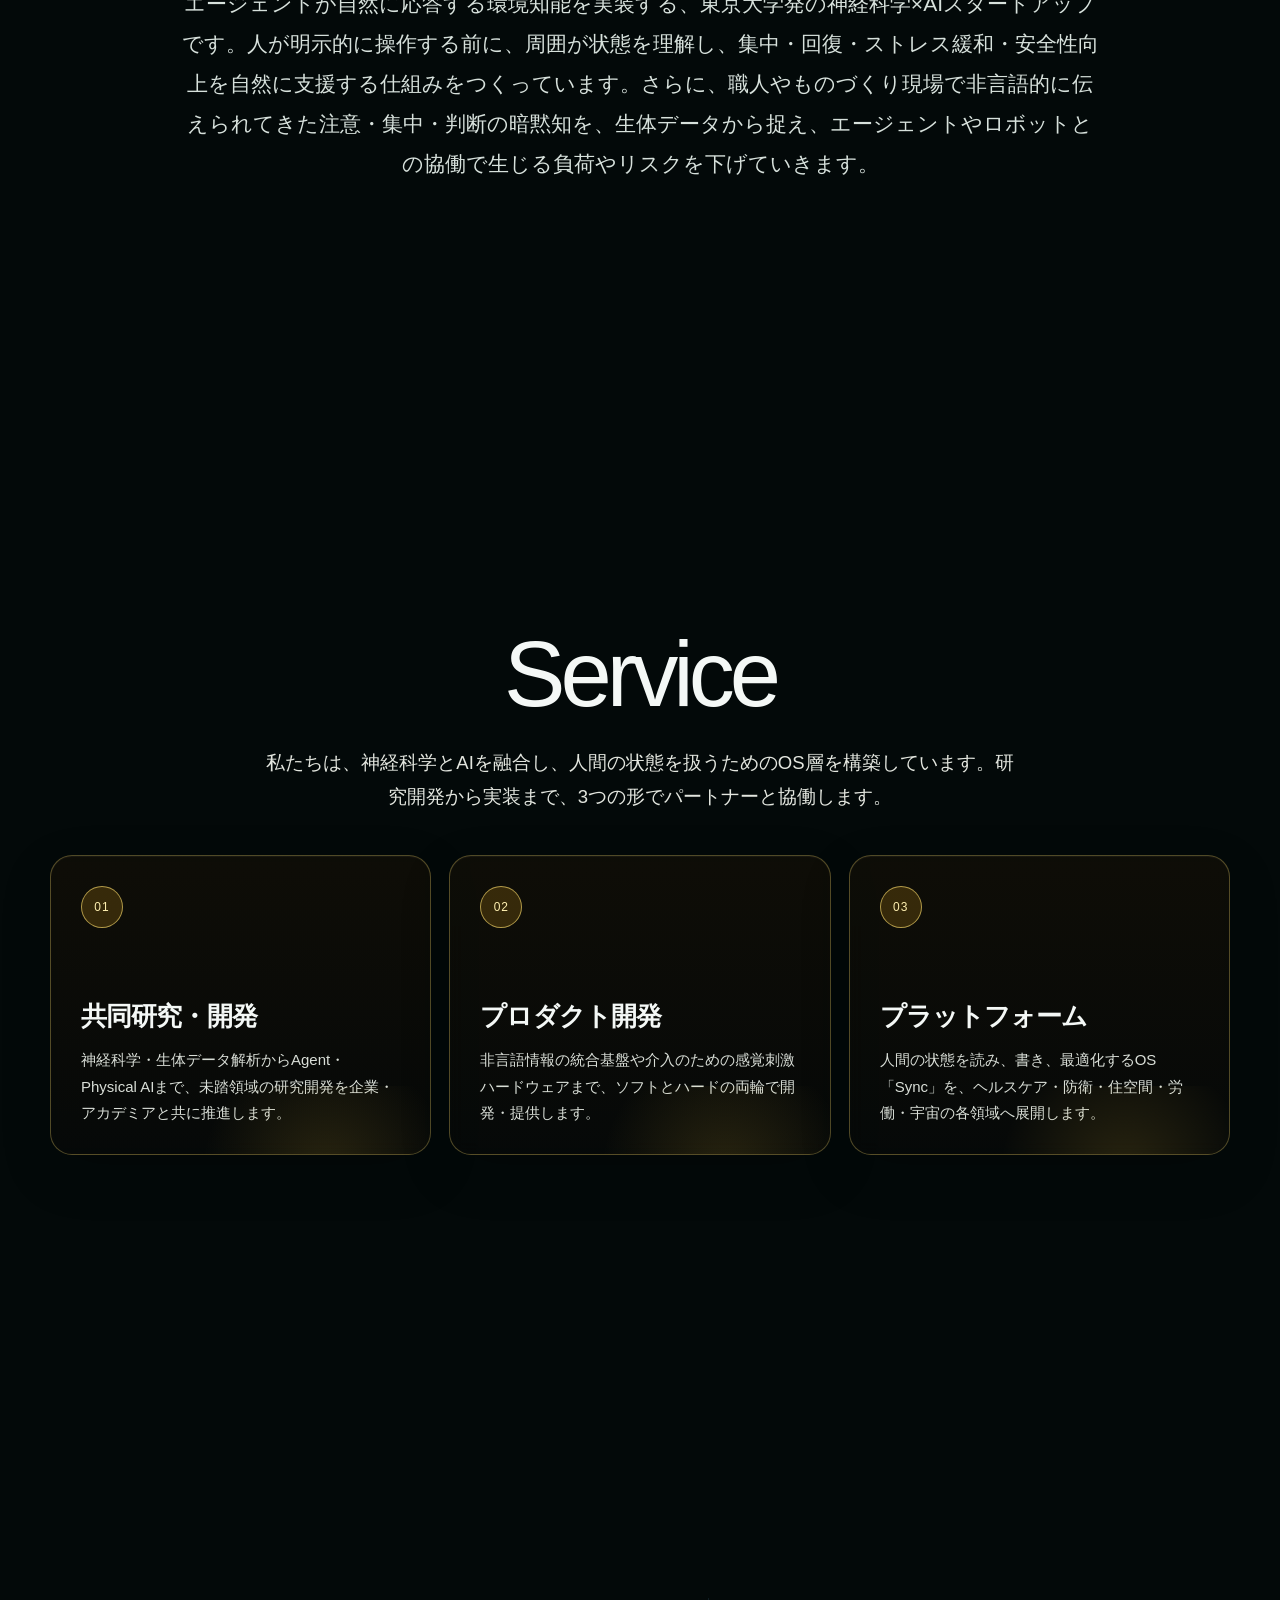
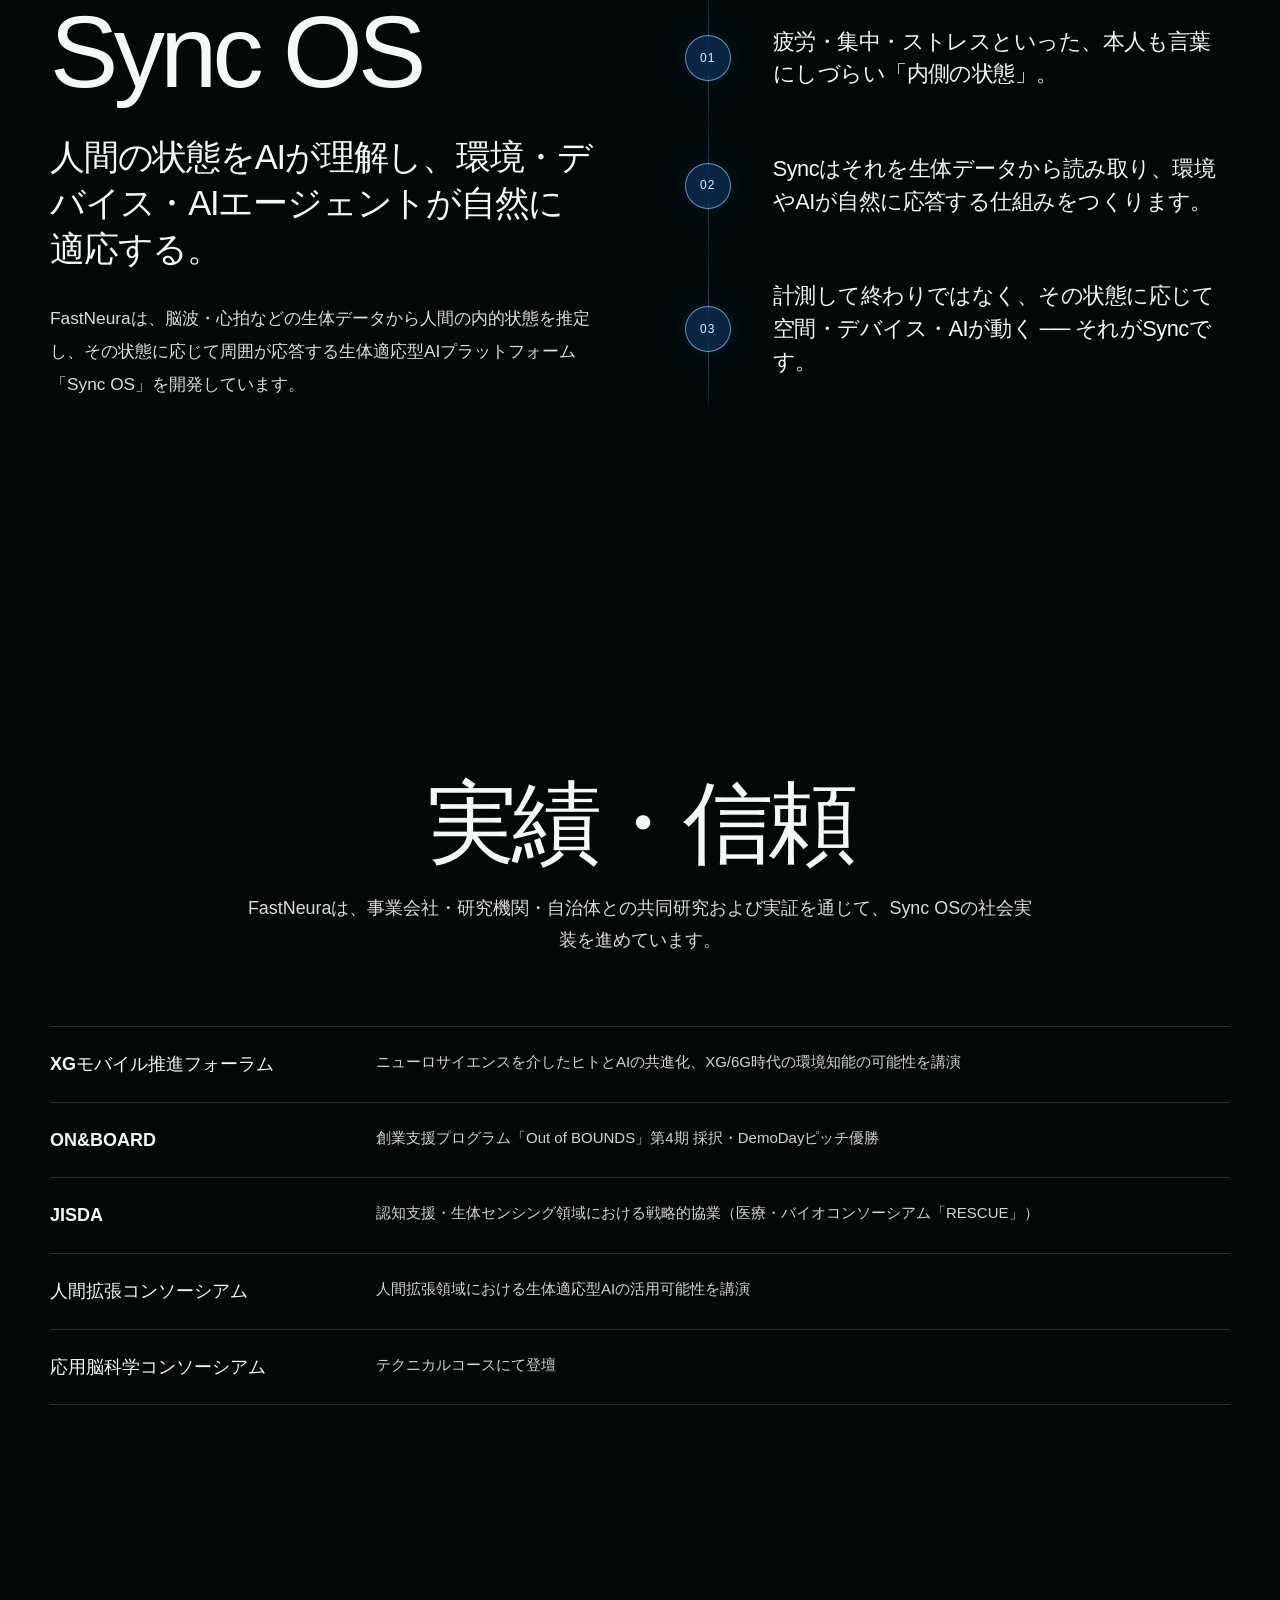
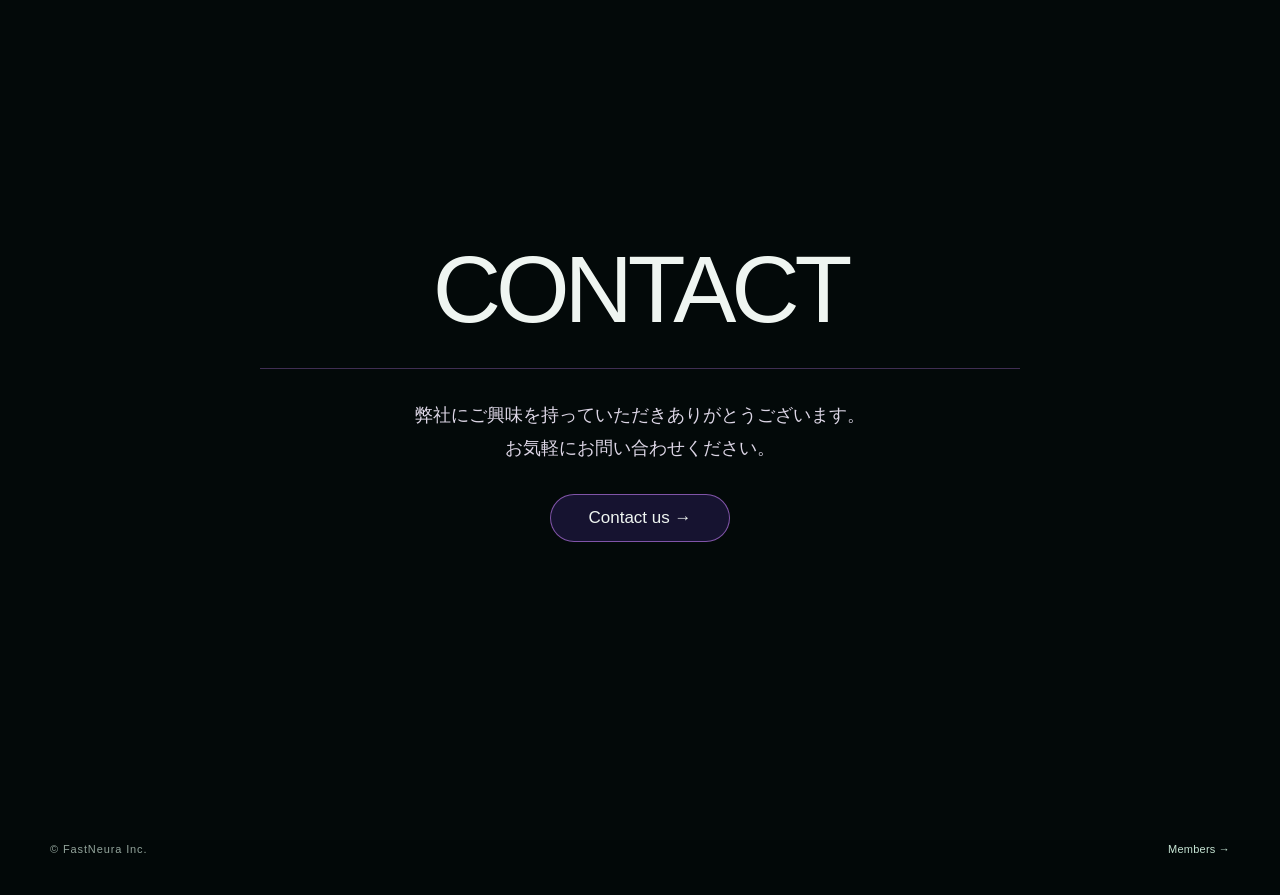
==== commit 3aef9e88: "Add CSO profile with mirrored portrait and dusk coast background" ====
--- a/index.html
+++ b/index.html
@@ -1 +1 @@
-<!doctype html><html lang="ja"><head><meta charset="utf-8"><meta name="viewport" content="width=device-width,initial-scale=1,viewport-fit=cover"><meta name="description" content="FastNeuraは、脳波・心拍などの生体データから人間の内的状態を推定し、その状態に応じて周囲が応答する生体適応型AIプラットフォーム『Sync OS』を開発しています。"><title>FastNeura - Cutting-Edge NeuroTech × AI Startup</title><link rel="stylesheet" href="style.css?v=20261030-1"><link rel="stylesheet" href="wave-theme.css?v=20260926-10"></head><body><header class="site-header"><a class="brand" href="#top">Fast<span>Neura</span></a><nav class="nav" aria-label="Primary"><a href="#about">About us</a><a href="#service">Service</a><a href="#sync">Sync OS</a><a href="#partners">Partners</a><a class="contact" href="#contact">Contact</a><a href="members.html">Member</a></nav></header><main><section class="hero" id="top"><canvas id="waves" aria-hidden="true"></canvas><div class="hero-vignette"></div><div class="hero-grain"></div><div class="wrap hero-inner"><div class="hero-kicker"><a href="#sync"><span class="hero-sync">Sync</span> OS</a></div><h1><span>人の状態に応答する</span><span><button class="hero-term" id="environmentIntelligenceButton" type="button" aria-haspopup="dialog" aria-controls="environmentIntelligenceModal">環境知能</button>を</span><span>暮らしと現場へ</span></h1><div class="scroll-cue" aria-hidden="true"><span></span></div></div></section><section class="about" id="about"><div class="wrap"><div class="section-head"><h2>About us</h2></div><p>FastNeuraは、脳波・心拍などの生体データから人間の内的状態を推定し、環境・デバイス・AIエージェントが自然に応答する環境知能を実装する、東京大学発の神経科学×AIスタートアップです。人が明示的に操作する前に、周囲が状態を理解し、集中・回復・ストレス緩和・安全性向上を自然に支援する仕組みをつくっています。さらに、職人やものづくり現場で非言語的に伝えられてきた注意・集中・判断の暗黙知を、生体データから捉え、エージェントやロボットとの協働で生じる負荷やリスクを下げていきます。</p></div></section><section class="service" id="service"><div class="wrap"><div class="section-head"><h2>Service</h2></div><p class="service-intro">私たちは、神経科学とAIを融合し、人間の状態を扱うためのOS層を構築しています。研究開発から実装まで、3つの形でパートナーと協働します。</p><div class="service-grid"><article class="service-card"><div class="num">01</div><h3>共同研究・開発</h3><p>神経科学・生体データ解析からAgent・Physical AIまで、未踏領域の研究開発を企業・アカデミアと共に推進します。</p></article><article class="service-card"><div class="num">02</div><h3>プロダクト開発</h3><p>非言語情報の統合基盤や介入のための感覚刺激ハードウェアまで、ソフトとハードの両輪で開発・提供します。</p></article><article class="service-card"><div class="num">03</div><h3>プラットフォーム</h3><p>人間の状態を読み、書き、最適化するOS「Sync」を、ヘルスケア・防衛・住空間・労働・宇宙の各領域へ展開します。</p></article></div></div></section><section class="sync-intro" id="sync"><div class="wrap"><p class="sync-title">Sync OS</p><div class="sync-copy"><h2>人間の状態をAIが理解し、環境・デバイス・AIエージェントが自然に適応する。</h2><p>FastNeuraは、脳波・心拍などの生体データから人間の内的状態を推定し、その状態に応じて周囲が応答する生体適応型AIプラットフォーム「Sync OS」を開発しています。</p></div></div></section><section class="principles"><div class="wrap"><div class="principle"><div class="num">01</div><p>疲労・集中・ストレスといった、本人も言葉にしづらい「内側の状態」。</p></div><div class="principle"><div class="num">02</div><p>Syncはそれを生体データから読み取り、環境やAIが自然に応答する仕組みをつくります。</p></div><div class="principle"><div class="num">03</div><p>計測して終わりではなく、その状態に応じて空間・デバイス・AIが動く ── それがSyncです。</p></div></div></section><section class="partners" id="partners"><div class="wrap"><div class="section-head"><div class="eyebrow">Partners</div><h2>実績・信頼</h2></div><p class="lead muted">FastNeuraは、事業会社・研究機関・自治体との共同研究および実証を通じて、Sync OSの社会実装を進めています。</p><div class="partners-list"><div class="partner"><strong>XGモバイル推進フォーラム</strong><span>ニューロサイエンスを介したヒトとAIの共進化、XG/6G時代の環境知能の可能性を講演</span></div><div class="partner"><strong>ON&amp;BOARD</strong><span>創業支援プログラム「Out of BOUNDS」第4期 採択・DemoDayピッチ優勝</span></div><div class="partner"><strong>JISDA</strong><span>認知支援・生体センシング領域における戦略的協業（医療・バイオコンソーシアム「RESCUE」）</span></div><div class="partner"><strong>人間拡張コンソーシアム</strong><span>人間拡張領域における生体適応型AIの活用可能性を講演</span></div><div class="partner"><strong>応用脳科学コンソーシアム</strong><span>テクニカルコースにて登壇</span></div></div></div></section><section class="contact-section" id="contact"><div class="wrap"><div class="eyebrow">CONTACT</div><h2>CONTACT</h2><div class="contact-row"><p>弊社にご興味を持っていただきありがとうございます。<br>お気軽にお問い合わせください。</p><a class="contact-link" href="mailto:contact@fastneura.com">Contact us →</a></div></div></section></main><footer class="site-footer"><div class="wrap">© FastNeura Inc. <a class="footer-members" href="members.html">Members →</a></div></footer><div class="modal-backdrop" id="environmentIntelligenceModal" role="dialog" aria-modal="true" aria-labelledby="environmentIntelligenceTitle" aria-hidden="true"><div class="modal" role="document"><div class="modal-head"><h2 id="environmentIntelligenceTitle">環境知能</h2><button class="modal-close" type="button" aria-label="閉じる">×</button></div><p>環境知能とは、人の状態や周囲の状況をセンシングし、その情報をもとに空間・デバイス・AIが適切に応答する仕組みです。FastNeuraでは、脳波・心拍などの生体情報から疲労・集中・ストレスなどの内的状態を推定し、人が明示的に操作する前に、環境そのものが自然に支援する世界を目指しています。</p></div></div><script src="wave.js?v=20260917-1"></script><script src="ui.js?v=20261030-5"></script></body></html>+<!doctype html><html lang="ja"><head><meta charset="utf-8"><meta name="viewport" content="width=device-width,initial-scale=1,viewport-fit=cover"><meta name="description" content="FastNeuraは、脳波・心拍などの生体データから人間の内的状態を推定し、その状態に応じて周囲が応答する生体適応型AIプラットフォーム『Sync OS』を開発しています。"><title>FastNeura - Cutting-Edge NeuroTech × AI Startup</title><link rel="stylesheet" href="style.css?v=20261030-1"><link rel="stylesheet" href="wave-theme.css?v=20260926-10"></head><body><header class="site-header"><a class="brand" href="#top">Fast<span>Neura</span></a><nav class="nav" aria-label="Primary"><a href="#about">About us</a><a href="#service">Service</a><a href="#sync">Sync OS</a><a href="#partners">Partners</a><a class="contact" href="#contact">Contact</a><a href="members.html">Member</a></nav></header><main><section class="hero" id="top"><canvas id="waves" aria-hidden="true"></canvas><div class="hero-vignette"></div><div class="hero-grain"></div><div class="wrap hero-inner"><div class="hero-kicker"><a href="#sync"><span class="hero-sync">Sync</span> OS</a></div><h1><span>人の状態に応答する</span><span><button class="hero-term" id="environmentIntelligenceButton" type="button" aria-haspopup="dialog" aria-controls="environmentIntelligenceModal">環境知能</button>を</span><span>暮らしと現場へ</span></h1><div class="scroll-cue" aria-hidden="true"><span></span></div></div></section><section class="about" id="about"><div class="wrap"><div class="section-head"><h2>About us</h2></div><p>FastNeuraは、脳波・心拍などの生体データから人間の内的状態を推定し、環境・デバイス・AIエージェントが自然に応答する環境知能を実装する、東京大学発の神経科学×AIスタートアップです。人が明示的に操作する前に、周囲が状態を理解し、集中・回復・ストレス緩和・安全性向上を自然に支援する仕組みをつくっています。さらに、職人やものづくり現場で非言語的に伝えられてきた注意・集中・判断の暗黙知を、生体データから捉え、エージェントやロボットとの協働で生じる負荷やリスクを下げていきます。</p></div></section><section class="service" id="service"><div class="wrap"><div class="section-head"><h2>Service</h2></div><p class="service-intro">私たちは、神経科学とAIを融合し、人間の状態を扱うためのOS層を構築しています。研究開発から実装まで、3つの形でパートナーと協働します。</p><div class="service-grid"><article class="service-card"><div class="num">01</div><h3>共同研究・開発</h3><p>神経科学・生体データ解析からAgent・Physical AIまで、未踏領域の研究開発を企業・アカデミアと共に推進します。</p></article><article class="service-card"><div class="num">02</div><h3>プロダクト開発</h3><p>非言語情報の統合基盤や介入のための感覚刺激ハードウェアまで、ソフトとハードの両輪で開発・提供します。</p></article><article class="service-card"><div class="num">03</div><h3>プラットフォーム</h3><p>人間の状態を読み、書き、最適化するOS「Sync」を、ヘルスケア・防衛・住空間・労働・宇宙の各領域へ展開します。</p></article></div></div></section><section class="sync-intro" id="sync"><div class="wrap"><p class="sync-title">Sync OS</p><div class="sync-copy"><h2>人間の状態をAIが理解し、環境・デバイス・AIエージェントが自然に適応する。</h2><p>FastNeuraは、脳波・心拍などの生体データから人間の内的状態を推定し、その状態に応じて周囲が応答する生体適応型AIプラットフォーム「Sync OS」を開発しています。</p></div></div></section><section class="principles"><div class="wrap"><div class="principle"><div class="num">01</div><p>疲労・集中・ストレスといった、本人も言葉にしづらい「内側の状態」。</p></div><div class="principle"><div class="num">02</div><p>Syncはそれを生体データから読み取り、環境やAIが自然に応答する仕組みをつくります。</p></div><div class="principle"><div class="num">03</div><p>計測して終わりではなく、その状態に応じて空間・デバイス・AIが動く ── それがSyncです。</p></div></div></section><section class="partners" id="partners"><div class="wrap"><div class="section-head"><div class="eyebrow">Partners</div><h2>実績・信頼</h2></div><p class="lead muted">FastNeuraは、事業会社・研究機関・自治体との共同研究および実証を通じて、Sync OSの社会実装を進めています。</p><div class="partners-list"><div class="partner"><strong>XGモバイル推進フォーラム</strong><span>ニューロサイエンスを介したヒトとAIの共進化、XG/6G時代の環境知能の可能性を講演</span></div><div class="partner"><strong>ON&amp;BOARD</strong><span>創業支援プログラム「Out of BOUNDS」第4期 採択・DemoDayピッチ優勝</span></div><div class="partner"><strong>JISDA</strong><span>認知支援・生体センシング領域における戦略的協業（医療・バイオコンソーシアム「RESCUE」）</span></div><div class="partner"><strong>人間拡張コンソーシアム</strong><span>人間拡張領域における生体適応型AIの活用可能性を講演</span></div><div class="partner"><strong>応用脳科学コンソーシアム</strong><span>テクニカルコースにて登壇</span></div></div></div></section><section class="contact-section" id="contact"><div class="wrap"><div class="eyebrow">CONTACT</div><h2>CONTACT</h2><div class="contact-row"><p>弊社にご興味を持っていただきありがとうございます。<br>お気軽にお問い合わせください。</p><a class="contact-link" href="mailto:contact@fastneura.com">Contact us →</a></div></div></section></main><footer class="site-footer"><div class="wrap">© FastNeura Inc. <a class="footer-members" href="members.html">Members →</a></div></footer><div class="modal-backdrop" id="environmentIntelligenceModal" role="dialog" aria-modal="true" aria-labelledby="environmentIntelligenceTitle" aria-hidden="true"><div class="modal" role="document"><div class="modal-head"><h2 id="environmentIntelligenceTitle">環境知能</h2><button class="modal-close" type="button" aria-label="閉じる">×</button></div><p>環境知能とは、人の状態や周囲の状況をセンシングし、その情報をもとに空間・デバイス・AIが適切に応答する仕組みです。FastNeuraでは、脳波・心拍などの生体情報から疲労・集中・ストレスなどの内的状態を推定し、人が明示的に操作する前に、環境そのものが自然に支援する世界を目指しています。</p></div></div><script src="wave.js?v=20260917-1"></script><script src="ui.js?v=20261030-6"></script></body></html>
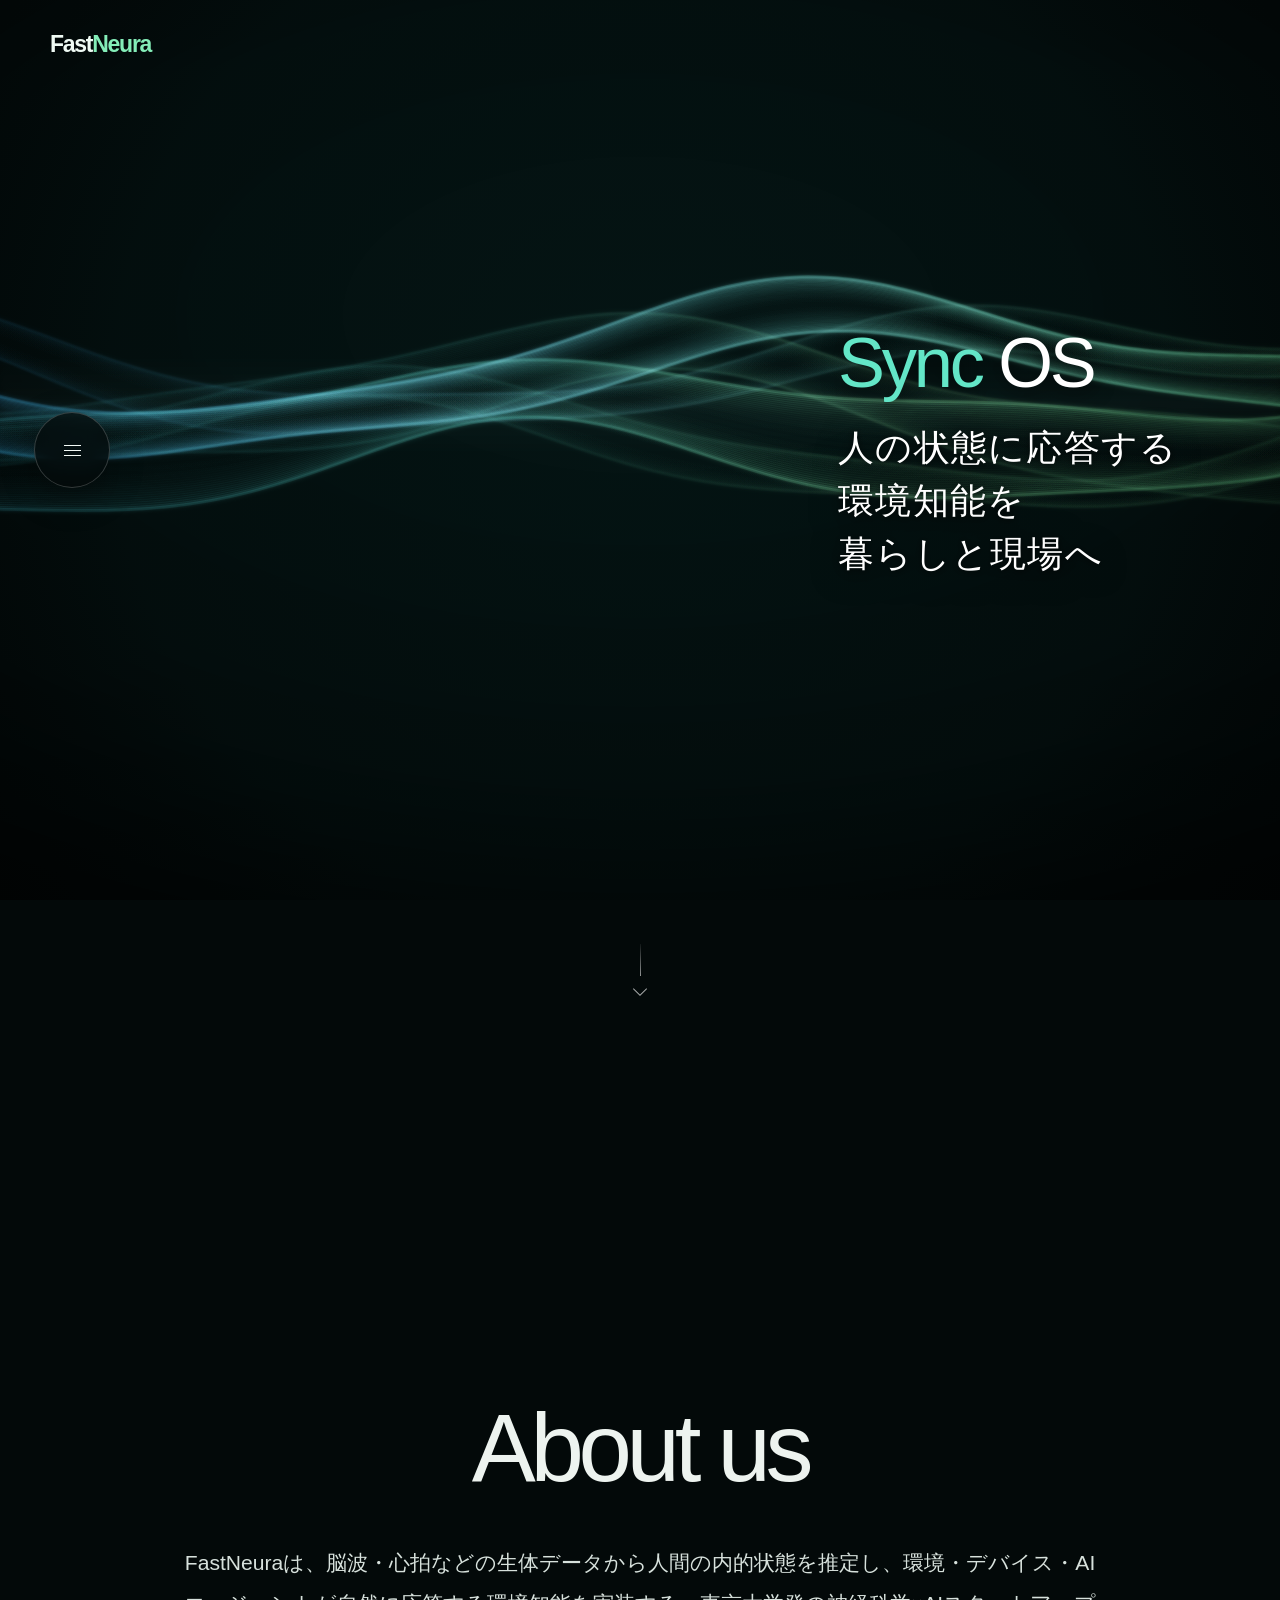
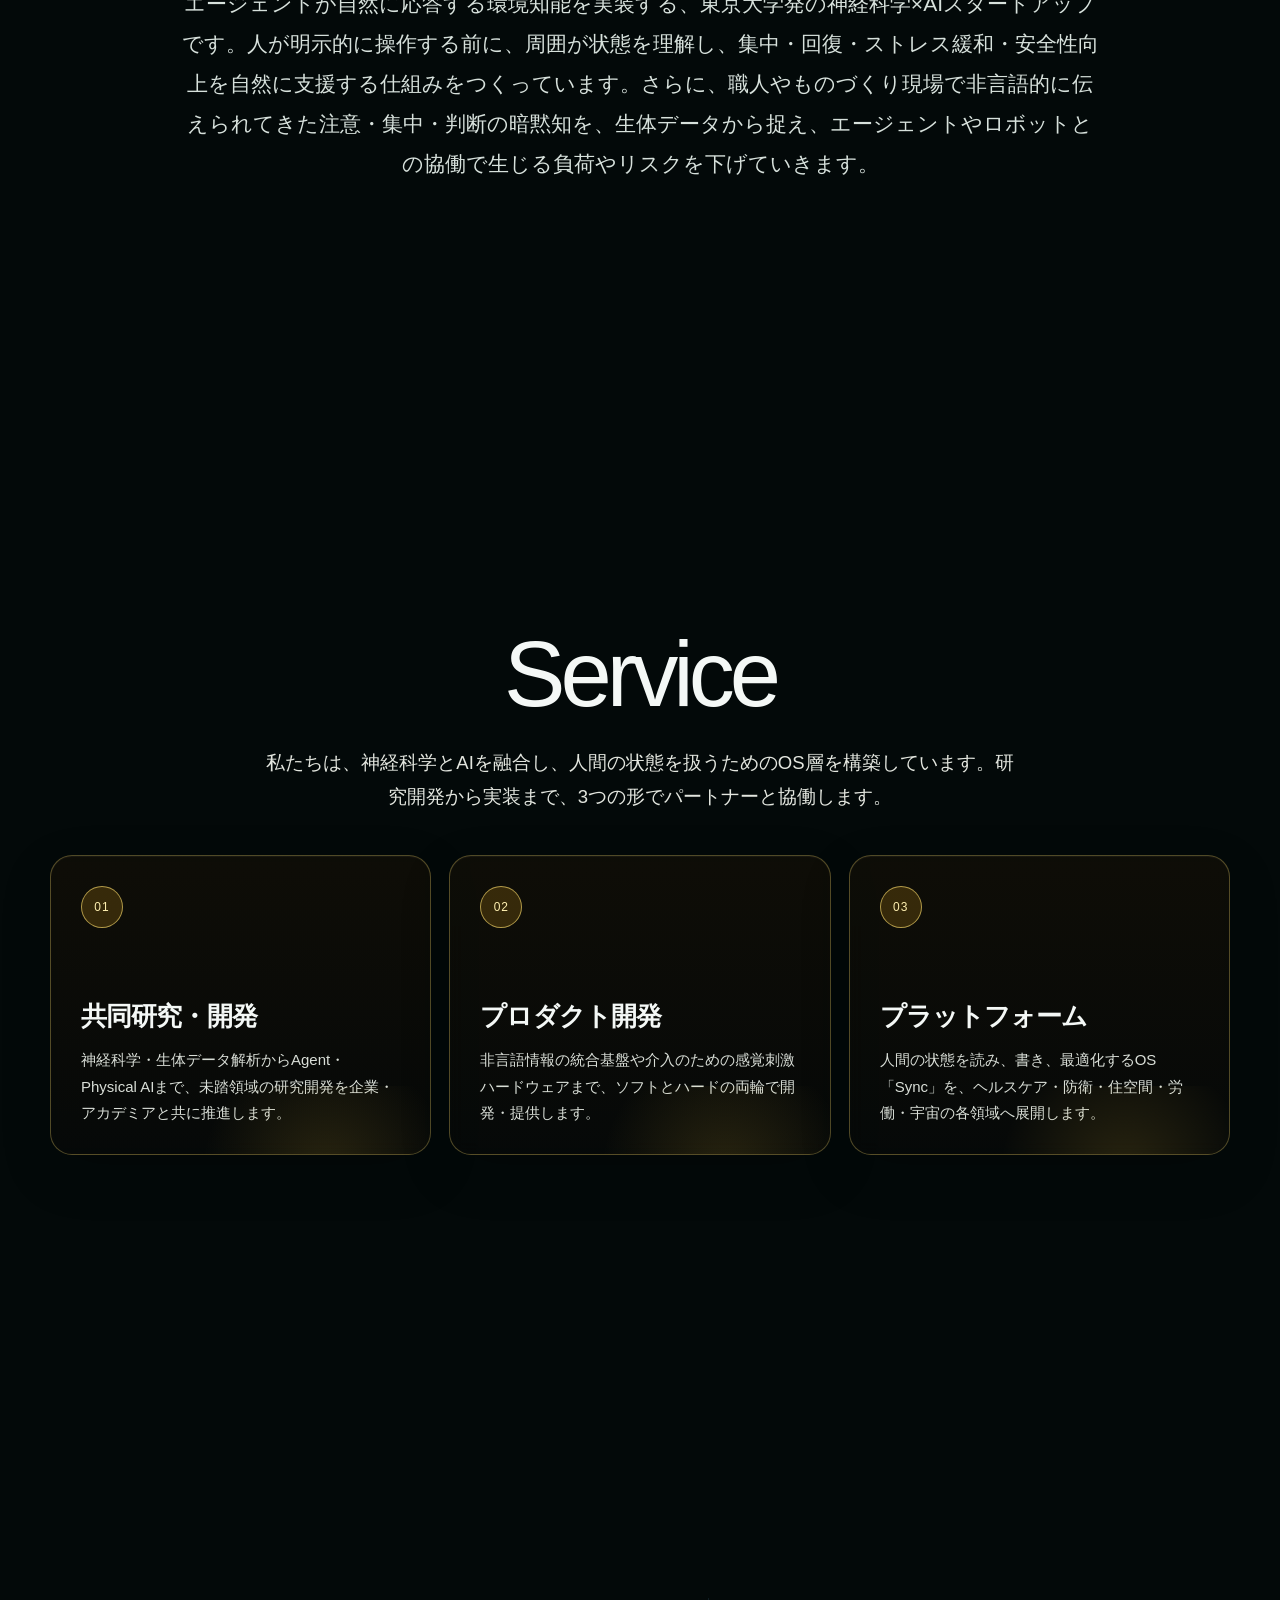
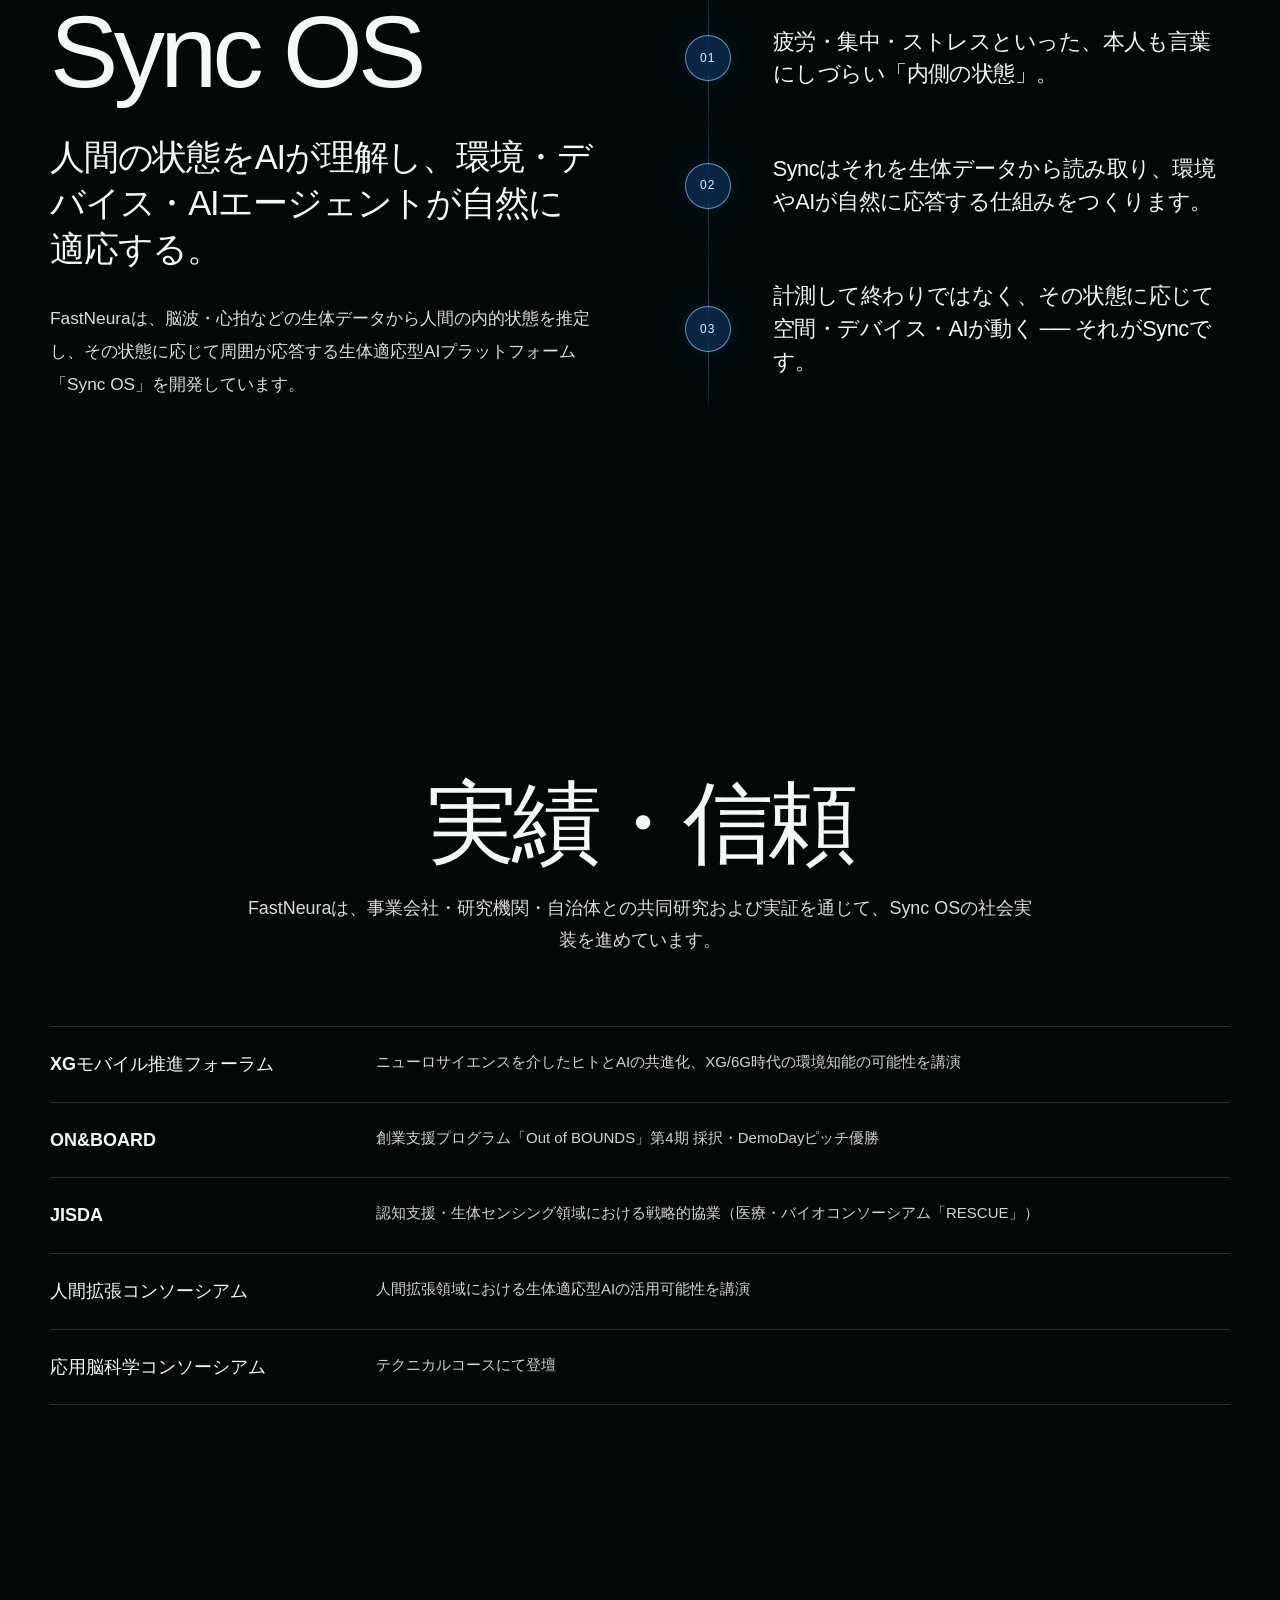
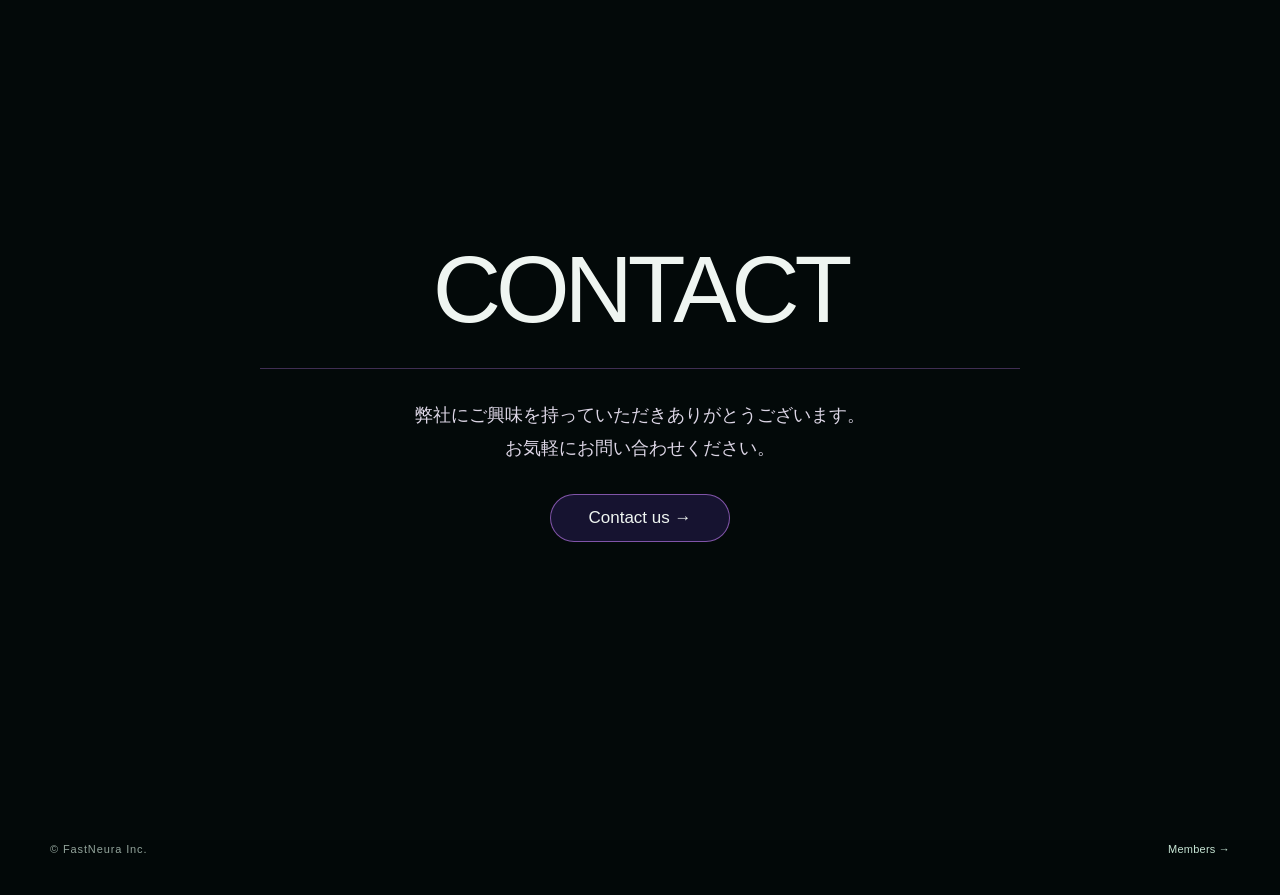
==== commit bc800b08: "Add CTO Kosei Nakada profile with algorithmic system background" ====
--- a/index.html
+++ b/index.html
@@ -1 +1 @@
-<!doctype html><html lang="ja"><head><meta charset="utf-8"><meta name="viewport" content="width=device-width,initial-scale=1,viewport-fit=cover"><meta name="description" content="FastNeuraは、脳波・心拍などの生体データから人間の内的状態を推定し、その状態に応じて周囲が応答する生体適応型AIプラットフォーム『Sync OS』を開発しています。"><title>FastNeura - Cutting-Edge NeuroTech × AI Startup</title><link rel="stylesheet" href="style.css?v=20261030-1"><link rel="stylesheet" href="wave-theme.css?v=20260926-10"></head><body><header class="site-header"><a class="brand" href="#top">Fast<span>Neura</span></a><nav class="nav" aria-label="Primary"><a href="#about">About us</a><a href="#service">Service</a><a href="#sync">Sync OS</a><a href="#partners">Partners</a><a class="contact" href="#contact">Contact</a><a href="members.html">Member</a></nav></header><main><section class="hero" id="top"><canvas id="waves" aria-hidden="true"></canvas><div class="hero-vignette"></div><div class="hero-grain"></div><div class="wrap hero-inner"><div class="hero-kicker"><a href="#sync"><span class="hero-sync">Sync</span> OS</a></div><h1><span>人の状態に応答する</span><span><button class="hero-term" id="environmentIntelligenceButton" type="button" aria-haspopup="dialog" aria-controls="environmentIntelligenceModal">環境知能</button>を</span><span>暮らしと現場へ</span></h1><div class="scroll-cue" aria-hidden="true"><span></span></div></div></section><section class="about" id="about"><div class="wrap"><div class="section-head"><h2>About us</h2></div><p>FastNeuraは、脳波・心拍などの生体データから人間の内的状態を推定し、環境・デバイス・AIエージェントが自然に応答する環境知能を実装する、東京大学発の神経科学×AIスタートアップです。人が明示的に操作する前に、周囲が状態を理解し、集中・回復・ストレス緩和・安全性向上を自然に支援する仕組みをつくっています。さらに、職人やものづくり現場で非言語的に伝えられてきた注意・集中・判断の暗黙知を、生体データから捉え、エージェントやロボットとの協働で生じる負荷やリスクを下げていきます。</p></div></section><section class="service" id="service"><div class="wrap"><div class="section-head"><h2>Service</h2></div><p class="service-intro">私たちは、神経科学とAIを融合し、人間の状態を扱うためのOS層を構築しています。研究開発から実装まで、3つの形でパートナーと協働します。</p><div class="service-grid"><article class="service-card"><div class="num">01</div><h3>共同研究・開発</h3><p>神経科学・生体データ解析からAgent・Physical AIまで、未踏領域の研究開発を企業・アカデミアと共に推進します。</p></article><article class="service-card"><div class="num">02</div><h3>プロダクト開発</h3><p>非言語情報の統合基盤や介入のための感覚刺激ハードウェアまで、ソフトとハードの両輪で開発・提供します。</p></article><article class="service-card"><div class="num">03</div><h3>プラットフォーム</h3><p>人間の状態を読み、書き、最適化するOS「Sync」を、ヘルスケア・防衛・住空間・労働・宇宙の各領域へ展開します。</p></article></div></div></section><section class="sync-intro" id="sync"><div class="wrap"><p class="sync-title">Sync OS</p><div class="sync-copy"><h2>人間の状態をAIが理解し、環境・デバイス・AIエージェントが自然に適応する。</h2><p>FastNeuraは、脳波・心拍などの生体データから人間の内的状態を推定し、その状態に応じて周囲が応答する生体適応型AIプラットフォーム「Sync OS」を開発しています。</p></div></div></section><section class="principles"><div class="wrap"><div class="principle"><div class="num">01</div><p>疲労・集中・ストレスといった、本人も言葉にしづらい「内側の状態」。</p></div><div class="principle"><div class="num">02</div><p>Syncはそれを生体データから読み取り、環境やAIが自然に応答する仕組みをつくります。</p></div><div class="principle"><div class="num">03</div><p>計測して終わりではなく、その状態に応じて空間・デバイス・AIが動く ── それがSyncです。</p></div></div></section><section class="partners" id="partners"><div class="wrap"><div class="section-head"><div class="eyebrow">Partners</div><h2>実績・信頼</h2></div><p class="lead muted">FastNeuraは、事業会社・研究機関・自治体との共同研究および実証を通じて、Sync OSの社会実装を進めています。</p><div class="partners-list"><div class="partner"><strong>XGモバイル推進フォーラム</strong><span>ニューロサイエンスを介したヒトとAIの共進化、XG/6G時代の環境知能の可能性を講演</span></div><div class="partner"><strong>ON&amp;BOARD</strong><span>創業支援プログラム「Out of BOUNDS」第4期 採択・DemoDayピッチ優勝</span></div><div class="partner"><strong>JISDA</strong><span>認知支援・生体センシング領域における戦略的協業（医療・バイオコンソーシアム「RESCUE」）</span></div><div class="partner"><strong>人間拡張コンソーシアム</strong><span>人間拡張領域における生体適応型AIの活用可能性を講演</span></div><div class="partner"><strong>応用脳科学コンソーシアム</strong><span>テクニカルコースにて登壇</span></div></div></div></section><section class="contact-section" id="contact"><div class="wrap"><div class="eyebrow">CONTACT</div><h2>CONTACT</h2><div class="contact-row"><p>弊社にご興味を持っていただきありがとうございます。<br>お気軽にお問い合わせください。</p><a class="contact-link" href="mailto:contact@fastneura.com">Contact us →</a></div></div></section></main><footer class="site-footer"><div class="wrap">© FastNeura Inc. <a class="footer-members" href="members.html">Members →</a></div></footer><div class="modal-backdrop" id="environmentIntelligenceModal" role="dialog" aria-modal="true" aria-labelledby="environmentIntelligenceTitle" aria-hidden="true"><div class="modal" role="document"><div class="modal-head"><h2 id="environmentIntelligenceTitle">環境知能</h2><button class="modal-close" type="button" aria-label="閉じる">×</button></div><p>環境知能とは、人の状態や周囲の状況をセンシングし、その情報をもとに空間・デバイス・AIが適切に応答する仕組みです。FastNeuraでは、脳波・心拍などの生体情報から疲労・集中・ストレスなどの内的状態を推定し、人が明示的に操作する前に、環境そのものが自然に支援する世界を目指しています。</p></div></div><script src="wave.js?v=20260917-1"></script><script src="ui.js?v=20261030-6"></script></body></html>+<!doctype html><html lang="ja"><head><meta charset="utf-8"><meta name="viewport" content="width=device-width,initial-scale=1,viewport-fit=cover"><meta name="description" content="FastNeuraは、脳波・心拍などの生体データから人間の内的状態を推定し、その状態に応じて周囲が応答する生体適応型AIプラットフォーム『Sync OS』を開発しています。"><title>FastNeura - Cutting-Edge NeuroTech × AI Startup</title><link rel="stylesheet" href="style.css?v=20261030-1"><link rel="stylesheet" href="wave-theme.css?v=20260926-10"></head><body><header class="site-header"><a class="brand" href="#top">Fast<span>Neura</span></a><nav class="nav" aria-label="Primary"><a href="#about">About us</a><a href="#service">Service</a><a href="#sync">Sync OS</a><a href="#partners">Partners</a><a class="contact" href="#contact">Contact</a><a href="members.html">Member</a></nav></header><main><section class="hero" id="top"><canvas id="waves" aria-hidden="true"></canvas><div class="hero-vignette"></div><div class="hero-grain"></div><div class="wrap hero-inner"><div class="hero-kicker"><a href="#sync"><span class="hero-sync">Sync</span> OS</a></div><h1><span>人の状態に応答する</span><span><button class="hero-term" id="environmentIntelligenceButton" type="button" aria-haspopup="dialog" aria-controls="environmentIntelligenceModal">環境知能</button>を</span><span>暮らしと現場へ</span></h1><div class="scroll-cue" aria-hidden="true"><span></span></div></div></section><section class="about" id="about"><div class="wrap"><div class="section-head"><h2>About us</h2></div><p>FastNeuraは、脳波・心拍などの生体データから人間の内的状態を推定し、環境・デバイス・AIエージェントが自然に応答する環境知能を実装する、東京大学発の神経科学×AIスタートアップです。人が明示的に操作する前に、周囲が状態を理解し、集中・回復・ストレス緩和・安全性向上を自然に支援する仕組みをつくっています。さらに、職人やものづくり現場で非言語的に伝えられてきた注意・集中・判断の暗黙知を、生体データから捉え、エージェントやロボットとの協働で生じる負荷やリスクを下げていきます。</p></div></section><section class="service" id="service"><div class="wrap"><div class="section-head"><h2>Service</h2></div><p class="service-intro">私たちは、神経科学とAIを融合し、人間の状態を扱うためのOS層を構築しています。研究開発から実装まで、3つの形でパートナーと協働します。</p><div class="service-grid"><article class="service-card"><div class="num">01</div><h3>共同研究・開発</h3><p>神経科学・生体データ解析からAgent・Physical AIまで、未踏領域の研究開発を企業・アカデミアと共に推進します。</p></article><article class="service-card"><div class="num">02</div><h3>プロダクト開発</h3><p>非言語情報の統合基盤や介入のための感覚刺激ハードウェアまで、ソフトとハードの両輪で開発・提供します。</p></article><article class="service-card"><div class="num">03</div><h3>プラットフォーム</h3><p>人間の状態を読み、書き、最適化するOS「Sync」を、ヘルスケア・防衛・住空間・労働・宇宙の各領域へ展開します。</p></article></div></div></section><section class="sync-intro" id="sync"><div class="wrap"><p class="sync-title">Sync OS</p><div class="sync-copy"><h2>人間の状態をAIが理解し、環境・デバイス・AIエージェントが自然に適応する。</h2><p>FastNeuraは、脳波・心拍などの生体データから人間の内的状態を推定し、その状態に応じて周囲が応答する生体適応型AIプラットフォーム「Sync OS」を開発しています。</p></div></div></section><section class="principles"><div class="wrap"><div class="principle"><div class="num">01</div><p>疲労・集中・ストレスといった、本人も言葉にしづらい「内側の状態」。</p></div><div class="principle"><div class="num">02</div><p>Syncはそれを生体データから読み取り、環境やAIが自然に応答する仕組みをつくります。</p></div><div class="principle"><div class="num">03</div><p>計測して終わりではなく、その状態に応じて空間・デバイス・AIが動く ── それがSyncです。</p></div></div></section><section class="partners" id="partners"><div class="wrap"><div class="section-head"><div class="eyebrow">Partners</div><h2>実績・信頼</h2></div><p class="lead muted">FastNeuraは、事業会社・研究機関・自治体との共同研究および実証を通じて、Sync OSの社会実装を進めています。</p><div class="partners-list"><div class="partner"><strong>XGモバイル推進フォーラム</strong><span>ニューロサイエンスを介したヒトとAIの共進化、XG/6G時代の環境知能の可能性を講演</span></div><div class="partner"><strong>ON&amp;BOARD</strong><span>創業支援プログラム「Out of BOUNDS」第4期 採択・DemoDayピッチ優勝</span></div><div class="partner"><strong>JISDA</strong><span>認知支援・生体センシング領域における戦略的協業（医療・バイオコンソーシアム「RESCUE」）</span></div><div class="partner"><strong>人間拡張コンソーシアム</strong><span>人間拡張領域における生体適応型AIの活用可能性を講演</span></div><div class="partner"><strong>応用脳科学コンソーシアム</strong><span>テクニカルコースにて登壇</span></div></div></div></section><section class="contact-section" id="contact"><div class="wrap"><div class="eyebrow">CONTACT</div><h2>CONTACT</h2><div class="contact-row"><p>弊社にご興味を持っていただきありがとうございます。<br>お気軽にお問い合わせください。</p><a class="contact-link" href="mailto:contact@fastneura.com">Contact us →</a></div></div></section></main><footer class="site-footer"><div class="wrap">© FastNeura Inc. <a class="footer-members" href="members.html">Members →</a></div></footer><div class="modal-backdrop" id="environmentIntelligenceModal" role="dialog" aria-modal="true" aria-labelledby="environmentIntelligenceTitle" aria-hidden="true"><div class="modal" role="document"><div class="modal-head"><h2 id="environmentIntelligenceTitle">環境知能</h2><button class="modal-close" type="button" aria-label="閉じる">×</button></div><p>環境知能とは、人の状態や周囲の状況をセンシングし、その情報をもとに空間・デバイス・AIが適切に応答する仕組みです。FastNeuraでは、脳波・心拍などの生体情報から疲労・集中・ストレスなどの内的状態を推定し、人が明示的に操作する前に、環境そのものが自然に支援する世界を目指しています。</p></div></div><script src="wave.js?v=20260917-1"></script><script src="ui.js?v=20261030-8"></script></body></html>
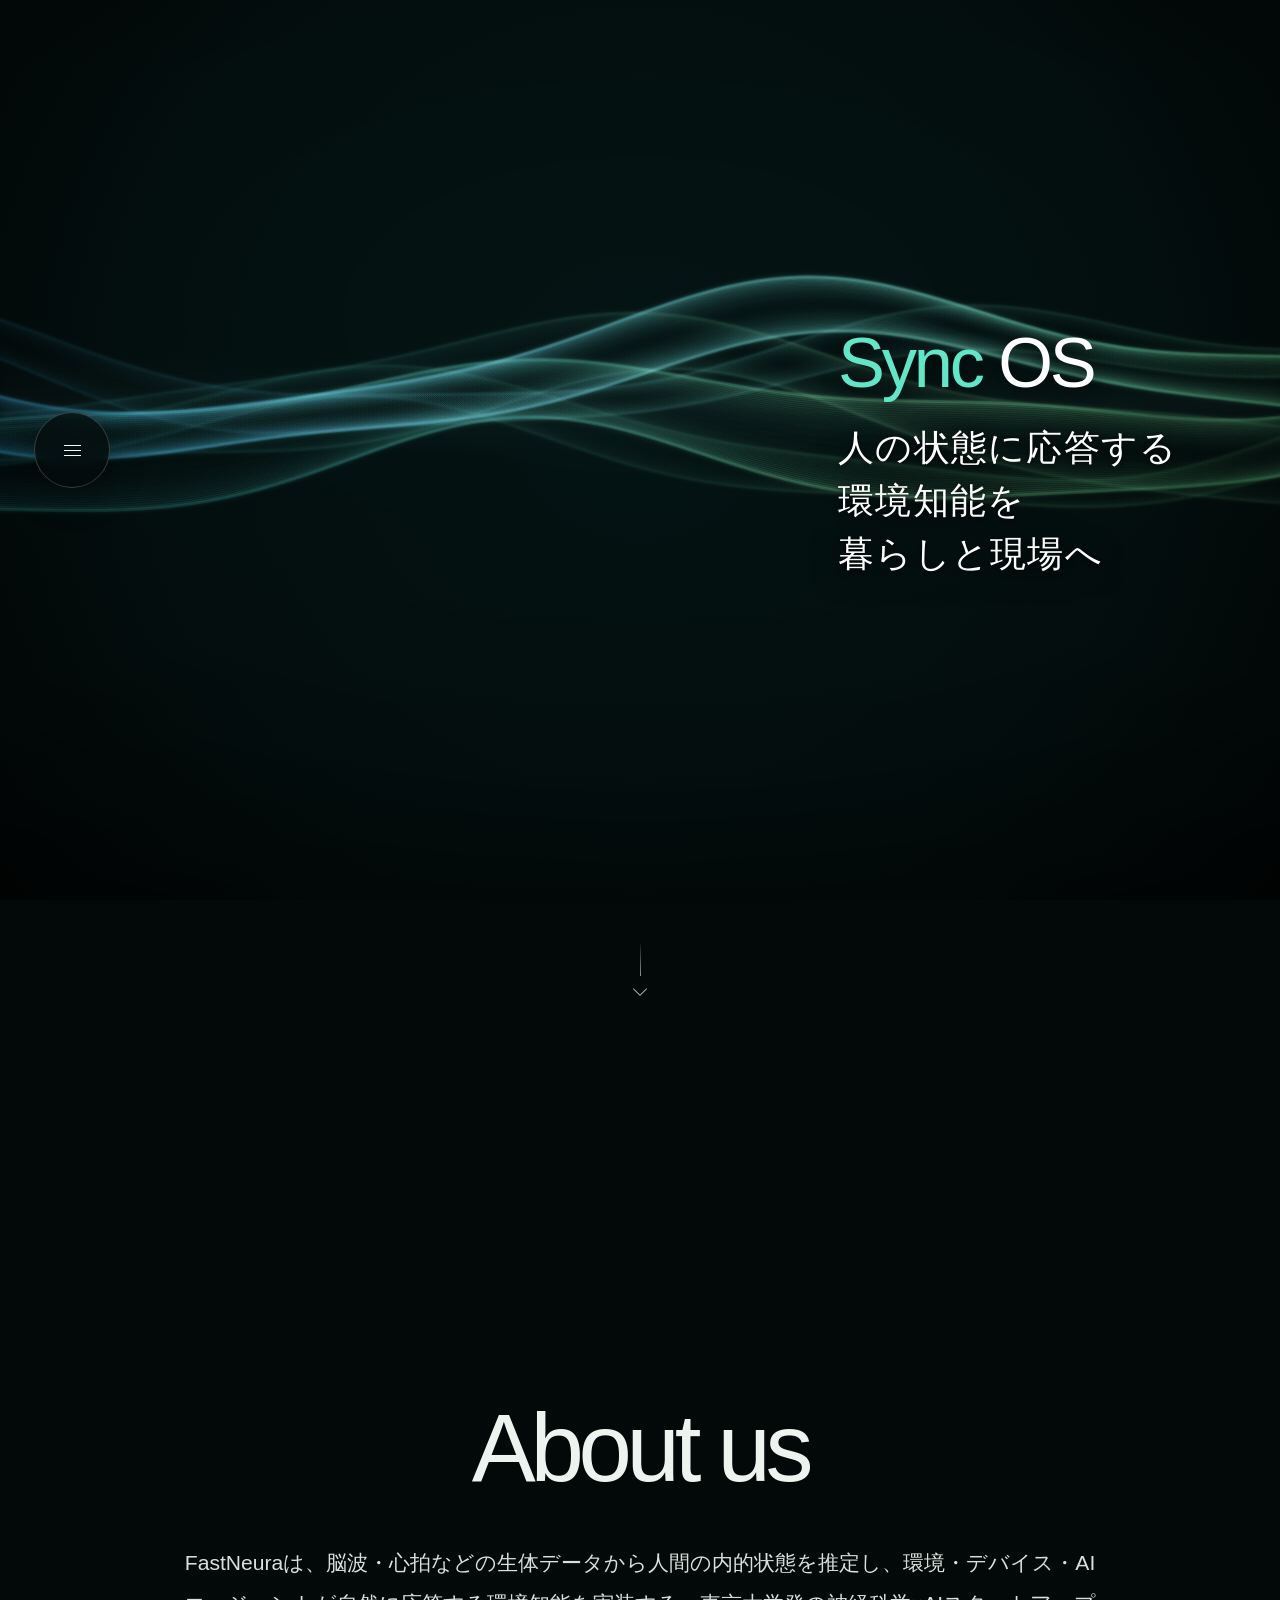
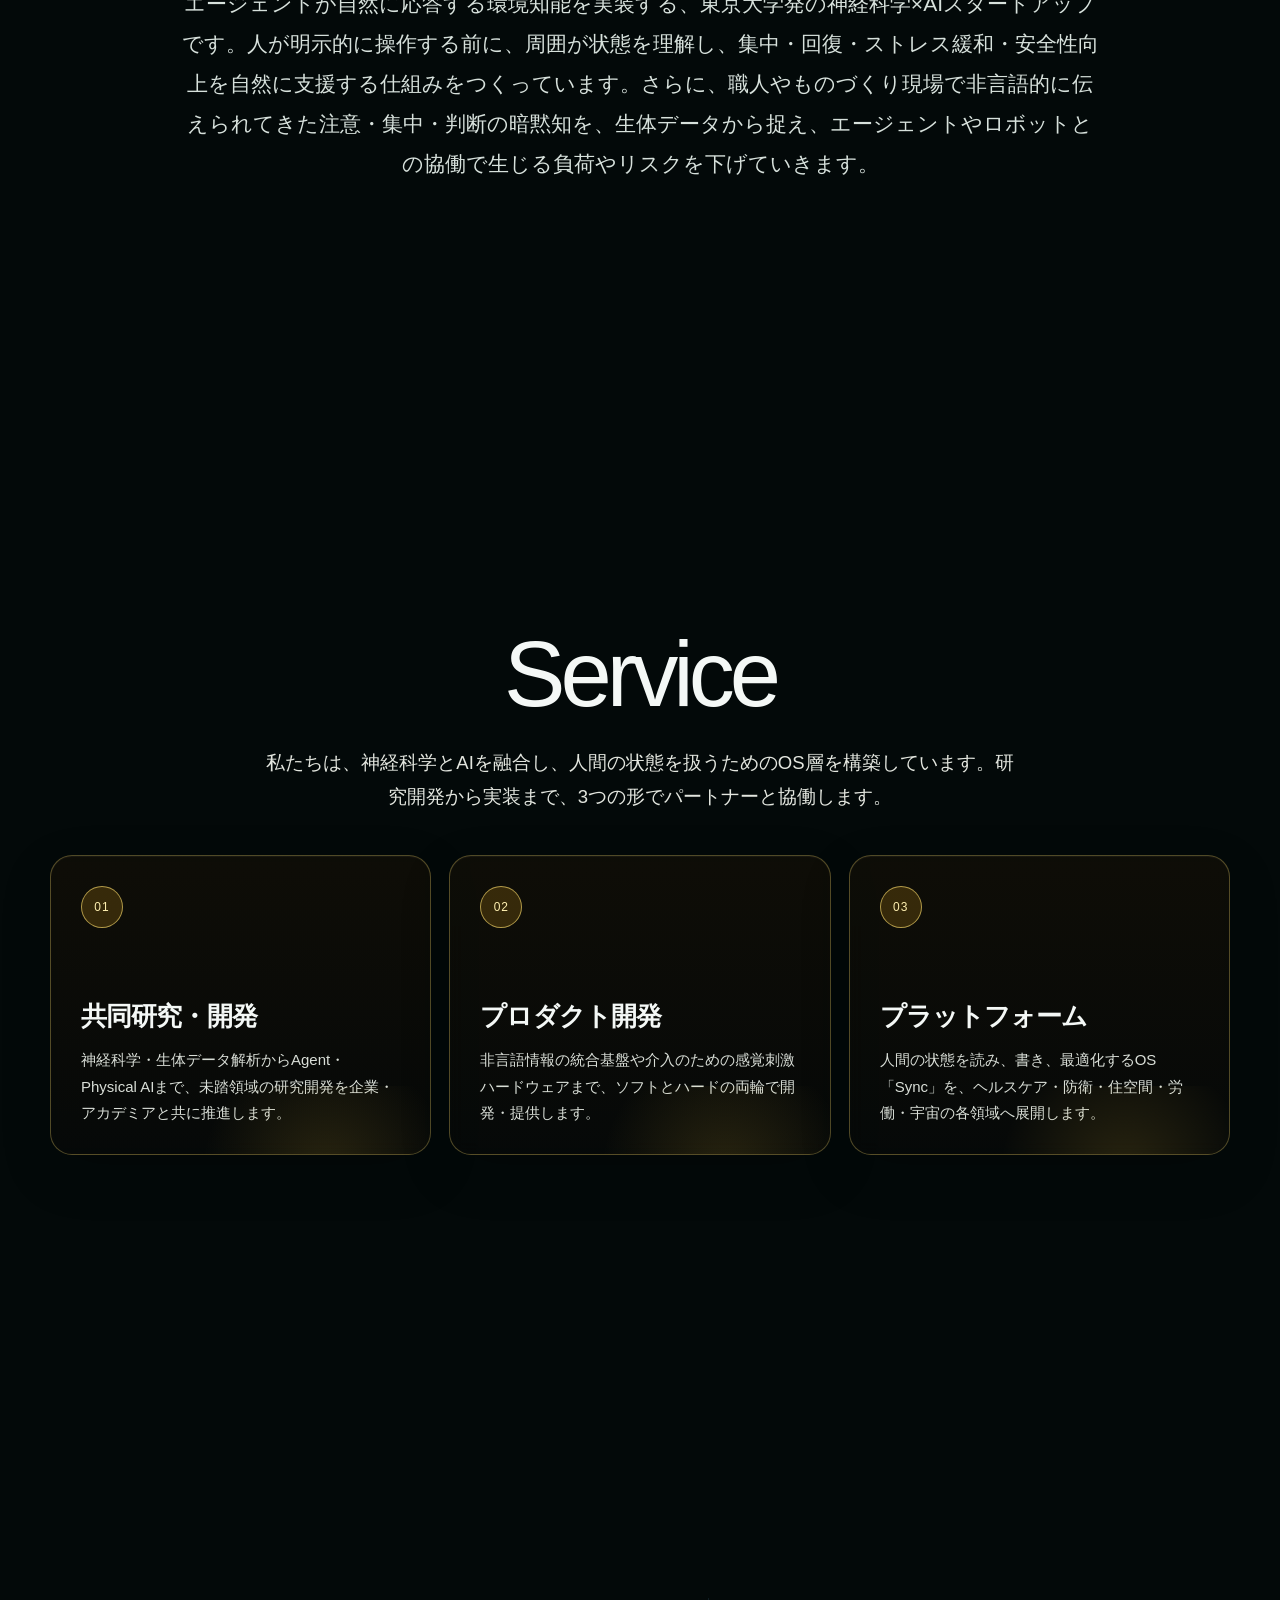
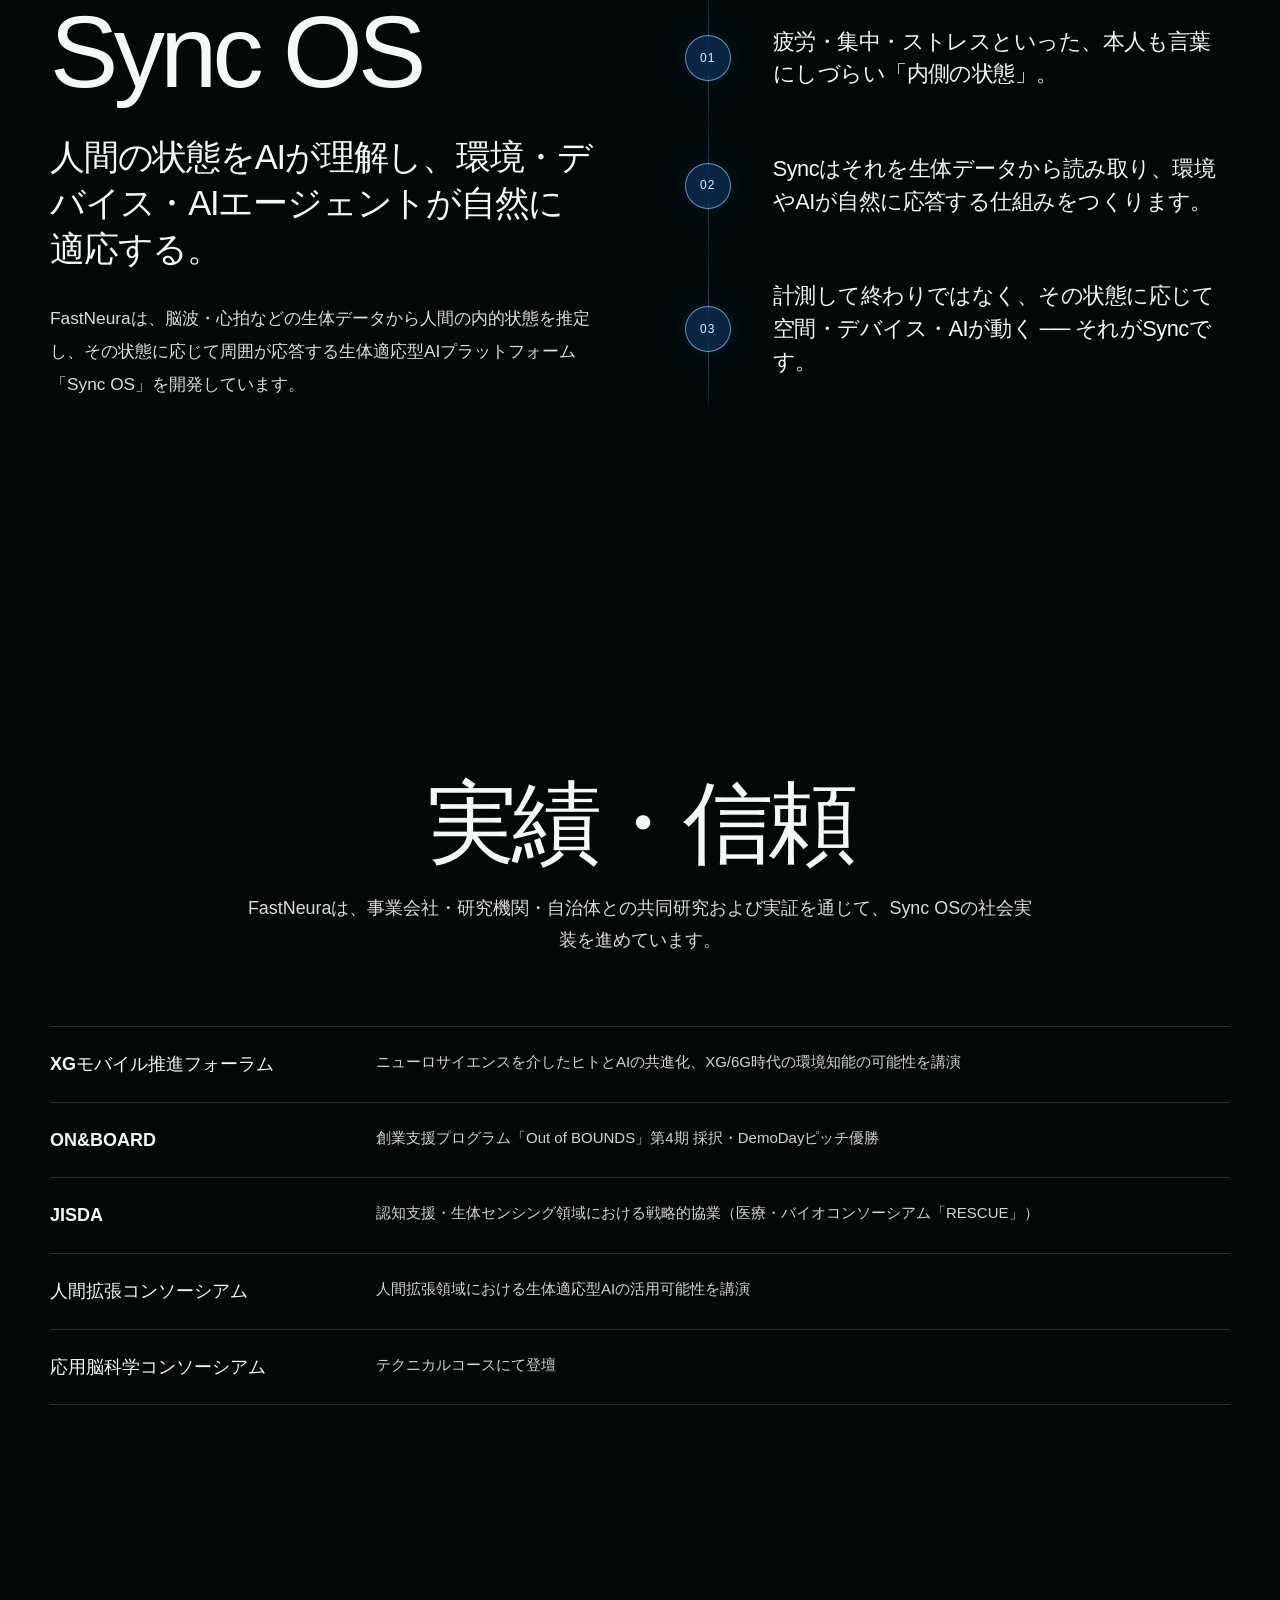
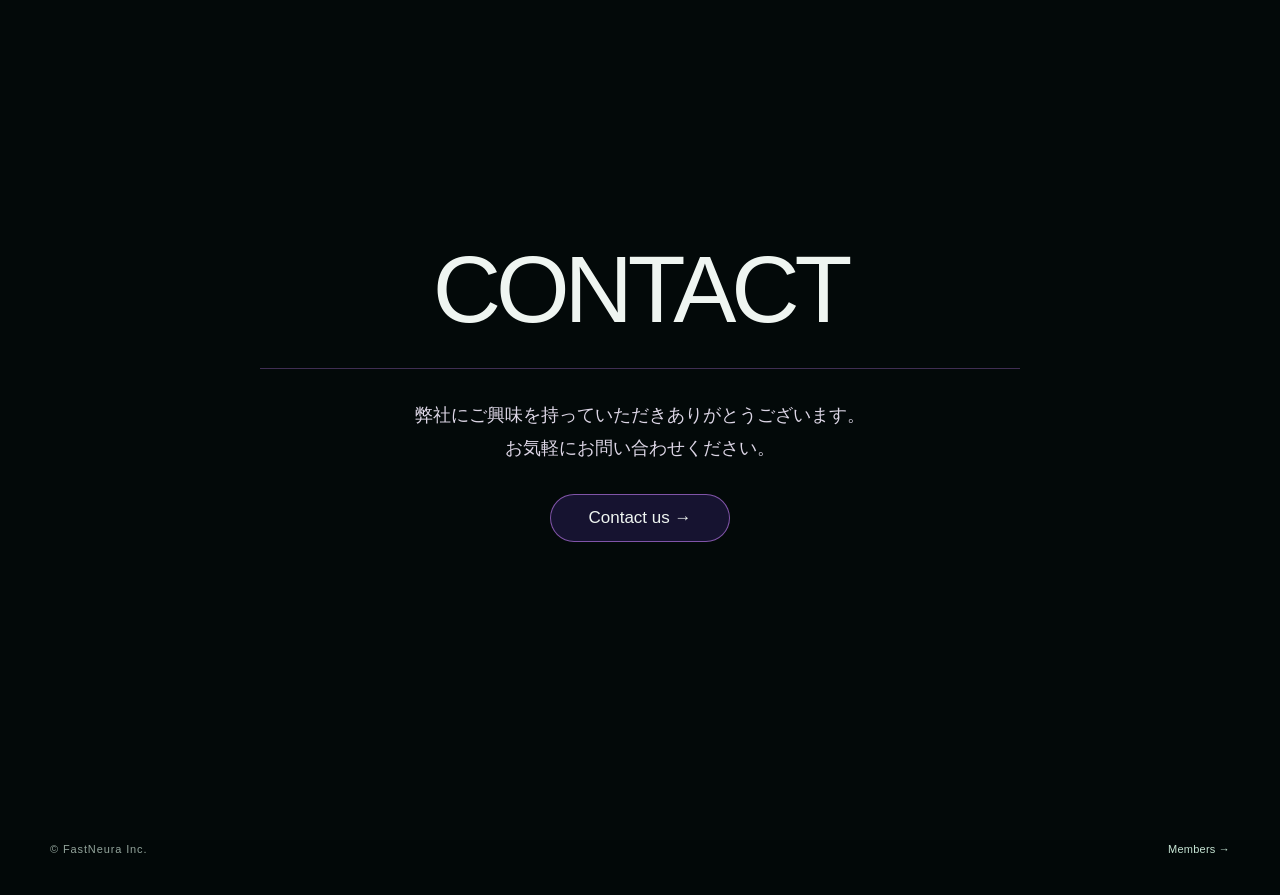
==== commit f93719f3: "Refresh shared header logo styles" ====
--- a/index.html
+++ b/index.html
@@ -1 +1 @@
-<!doctype html><html lang="ja"><head><meta charset="utf-8"><meta name="viewport" content="width=device-width,initial-scale=1,viewport-fit=cover"><meta name="description" content="FastNeuraは、脳波・心拍などの生体データから人間の内的状態を推定し、その状態に応じて周囲が応答する生体適応型AIプラットフォーム『Sync OS』を開発しています。"><title>FastNeura - Cutting-Edge NeuroTech × AI Startup</title><link rel="stylesheet" href="style.css?v=20261030-1"><link rel="stylesheet" href="wave-theme.css?v=20260926-10"></head><body><header class="site-header"><a class="brand" href="#top">Fast<span>Neura</span></a><nav class="nav" aria-label="Primary"><a href="#about">About us</a><a href="#service">Service</a><a href="#sync">Sync OS</a><a href="#partners">Partners</a><a class="contact" href="#contact">Contact</a><a href="members.html">Member</a></nav></header><main><section class="hero" id="top"><canvas id="waves" aria-hidden="true"></canvas><div class="hero-vignette"></div><div class="hero-grain"></div><div class="wrap hero-inner"><div class="hero-kicker"><a href="#sync"><span class="hero-sync">Sync</span> OS</a></div><h1><span>人の状態に応答する</span><span><button class="hero-term" id="environmentIntelligenceButton" type="button" aria-haspopup="dialog" aria-controls="environmentIntelligenceModal">環境知能</button>を</span><span>暮らしと現場へ</span></h1><div class="scroll-cue" aria-hidden="true"><span></span></div></div></section><section class="about" id="about"><div class="wrap"><div class="section-head"><h2>About us</h2></div><p>FastNeuraは、脳波・心拍などの生体データから人間の内的状態を推定し、環境・デバイス・AIエージェントが自然に応答する環境知能を実装する、東京大学発の神経科学×AIスタートアップです。人が明示的に操作する前に、周囲が状態を理解し、集中・回復・ストレス緩和・安全性向上を自然に支援する仕組みをつくっています。さらに、職人やものづくり現場で非言語的に伝えられてきた注意・集中・判断の暗黙知を、生体データから捉え、エージェントやロボットとの協働で生じる負荷やリスクを下げていきます。</p></div></section><section class="service" id="service"><div class="wrap"><div class="section-head"><h2>Service</h2></div><p class="service-intro">私たちは、神経科学とAIを融合し、人間の状態を扱うためのOS層を構築しています。研究開発から実装まで、3つの形でパートナーと協働します。</p><div class="service-grid"><article class="service-card"><div class="num">01</div><h3>共同研究・開発</h3><p>神経科学・生体データ解析からAgent・Physical AIまで、未踏領域の研究開発を企業・アカデミアと共に推進します。</p></article><article class="service-card"><div class="num">02</div><h3>プロダクト開発</h3><p>非言語情報の統合基盤や介入のための感覚刺激ハードウェアまで、ソフトとハードの両輪で開発・提供します。</p></article><article class="service-card"><div class="num">03</div><h3>プラットフォーム</h3><p>人間の状態を読み、書き、最適化するOS「Sync」を、ヘルスケア・防衛・住空間・労働・宇宙の各領域へ展開します。</p></article></div></div></section><section class="sync-intro" id="sync"><div class="wrap"><p class="sync-title">Sync OS</p><div class="sync-copy"><h2>人間の状態をAIが理解し、環境・デバイス・AIエージェントが自然に適応する。</h2><p>FastNeuraは、脳波・心拍などの生体データから人間の内的状態を推定し、その状態に応じて周囲が応答する生体適応型AIプラットフォーム「Sync OS」を開発しています。</p></div></div></section><section class="principles"><div class="wrap"><div class="principle"><div class="num">01</div><p>疲労・集中・ストレスといった、本人も言葉にしづらい「内側の状態」。</p></div><div class="principle"><div class="num">02</div><p>Syncはそれを生体データから読み取り、環境やAIが自然に応答する仕組みをつくります。</p></div><div class="principle"><div class="num">03</div><p>計測して終わりではなく、その状態に応じて空間・デバイス・AIが動く ── それがSyncです。</p></div></div></section><section class="partners" id="partners"><div class="wrap"><div class="section-head"><div class="eyebrow">Partners</div><h2>実績・信頼</h2></div><p class="lead muted">FastNeuraは、事業会社・研究機関・自治体との共同研究および実証を通じて、Sync OSの社会実装を進めています。</p><div class="partners-list"><div class="partner"><strong>XGモバイル推進フォーラム</strong><span>ニューロサイエンスを介したヒトとAIの共進化、XG/6G時代の環境知能の可能性を講演</span></div><div class="partner"><strong>ON&amp;BOARD</strong><span>創業支援プログラム「Out of BOUNDS」第4期 採択・DemoDayピッチ優勝</span></div><div class="partner"><strong>JISDA</strong><span>認知支援・生体センシング領域における戦略的協業（医療・バイオコンソーシアム「RESCUE」）</span></div><div class="partner"><strong>人間拡張コンソーシアム</strong><span>人間拡張領域における生体適応型AIの活用可能性を講演</span></div><div class="partner"><strong>応用脳科学コンソーシアム</strong><span>テクニカルコースにて登壇</span></div></div></div></section><section class="contact-section" id="contact"><div class="wrap"><div class="eyebrow">CONTACT</div><h2>CONTACT</h2><div class="contact-row"><p>弊社にご興味を持っていただきありがとうございます。<br>お気軽にお問い合わせください。</p><a class="contact-link" href="mailto:contact@fastneura.com">Contact us →</a></div></div></section></main><footer class="site-footer"><div class="wrap">© FastNeura Inc. <a class="footer-members" href="members.html">Members →</a></div></footer><div class="modal-backdrop" id="environmentIntelligenceModal" role="dialog" aria-modal="true" aria-labelledby="environmentIntelligenceTitle" aria-hidden="true"><div class="modal" role="document"><div class="modal-head"><h2 id="environmentIntelligenceTitle">環境知能</h2><button class="modal-close" type="button" aria-label="閉じる">×</button></div><p>環境知能とは、人の状態や周囲の状況をセンシングし、その情報をもとに空間・デバイス・AIが適切に応答する仕組みです。FastNeuraでは、脳波・心拍などの生体情報から疲労・集中・ストレスなどの内的状態を推定し、人が明示的に操作する前に、環境そのものが自然に支援する世界を目指しています。</p></div></div><script src="wave.js?v=20260917-1"></script><script src="ui.js?v=20261030-8"></script></body></html>+<!doctype html><html lang="ja"><head><meta charset="utf-8"><meta name="viewport" content="width=device-width,initial-scale=1,viewport-fit=cover"><meta name="description" content="FastNeuraは、脳波・心拍などの生体データから人間の内的状態を推定し、その状態に応じて周囲が応答する生体適応型AIプラットフォーム『Sync OS』を開発しています。"><title>FastNeura - Cutting-Edge NeuroTech × AI Startup</title><link rel="stylesheet" href="style.css?v=20261106-1"><link rel="stylesheet" href="wave-theme.css?v=20260926-10"></head><body><header class="site-header"><a class="brand" href="#top">Fast<span>Neura</span></a><nav class="nav" aria-label="Primary"><a href="#about">About us</a><a href="#service">Service</a><a href="#sync">Sync OS</a><a href="#partners">Partners</a><a class="contact" href="#contact">Contact</a><a href="members.html">Member</a></nav></header><main><section class="hero" id="top"><canvas id="waves" aria-hidden="true"></canvas><div class="hero-vignette"></div><div class="hero-grain"></div><div class="wrap hero-inner"><div class="hero-kicker"><a href="#sync"><span class="hero-sync">Sync</span> OS</a></div><h1><span>人の状態に応答する</span><span><button class="hero-term" id="environmentIntelligenceButton" type="button" aria-haspopup="dialog" aria-controls="environmentIntelligenceModal">環境知能</button>を</span><span>暮らしと現場へ</span></h1><div class="scroll-cue" aria-hidden="true"><span></span></div></div></section><section class="about" id="about"><div class="wrap"><div class="section-head"><h2>About us</h2></div><p>FastNeuraは、脳波・心拍などの生体データから人間の内的状態を推定し、環境・デバイス・AIエージェントが自然に応答する環境知能を実装する、東京大学発の神経科学×AIスタートアップです。人が明示的に操作する前に、周囲が状態を理解し、集中・回復・ストレス緩和・安全性向上を自然に支援する仕組みをつくっています。さらに、職人やものづくり現場で非言語的に伝えられてきた注意・集中・判断の暗黙知を、生体データから捉え、エージェントやロボットとの協働で生じる負荷やリスクを下げていきます。</p></div></section><section class="service" id="service"><div class="wrap"><div class="section-head"><h2>Service</h2></div><p class="service-intro">私たちは、神経科学とAIを融合し、人間の状態を扱うためのOS層を構築しています。研究開発から実装まで、3つの形でパートナーと協働します。</p><div class="service-grid"><article class="service-card"><div class="num">01</div><h3>共同研究・開発</h3><p>神経科学・生体データ解析からAgent・Physical AIまで、未踏領域の研究開発を企業・アカデミアと共に推進します。</p></article><article class="service-card"><div class="num">02</div><h3>プロダクト開発</h3><p>非言語情報の統合基盤や介入のための感覚刺激ハードウェアまで、ソフトとハードの両輪で開発・提供します。</p></article><article class="service-card"><div class="num">03</div><h3>プラットフォーム</h3><p>人間の状態を読み、書き、最適化するOS「Sync」を、ヘルスケア・防衛・住空間・労働・宇宙の各領域へ展開します。</p></article></div></div></section><section class="sync-intro" id="sync"><div class="wrap"><p class="sync-title">Sync OS</p><div class="sync-copy"><h2>人間の状態をAIが理解し、環境・デバイス・AIエージェントが自然に適応する。</h2><p>FastNeuraは、脳波・心拍などの生体データから人間の内的状態を推定し、その状態に応じて周囲が応答する生体適応型AIプラットフォーム「Sync OS」を開発しています。</p></div></div></section><section class="principles"><div class="wrap"><div class="principle"><div class="num">01</div><p>疲労・集中・ストレスといった、本人も言葉にしづらい「内側の状態」。</p></div><div class="principle"><div class="num">02</div><p>Syncはそれを生体データから読み取り、環境やAIが自然に応答する仕組みをつくります。</p></div><div class="principle"><div class="num">03</div><p>計測して終わりではなく、その状態に応じて空間・デバイス・AIが動く ── それがSyncです。</p></div></div></section><section class="partners" id="partners"><div class="wrap"><div class="section-head"><div class="eyebrow">Partners</div><h2>実績・信頼</h2></div><p class="lead muted">FastNeuraは、事業会社・研究機関・自治体との共同研究および実証を通じて、Sync OSの社会実装を進めています。</p><div class="partners-list"><div class="partner"><strong>XGモバイル推進フォーラム</strong><span>ニューロサイエンスを介したヒトとAIの共進化、XG/6G時代の環境知能の可能性を講演</span></div><div class="partner"><strong>ON&amp;BOARD</strong><span>創業支援プログラム「Out of BOUNDS」第4期 採択・DemoDayピッチ優勝</span></div><div class="partner"><strong>JISDA</strong><span>認知支援・生体センシング領域における戦略的協業（医療・バイオコンソーシアム「RESCUE」）</span></div><div class="partner"><strong>人間拡張コンソーシアム</strong><span>人間拡張領域における生体適応型AIの活用可能性を講演</span></div><div class="partner"><strong>応用脳科学コンソーシアム</strong><span>テクニカルコースにて登壇</span></div></div></div></section><section class="contact-section" id="contact"><div class="wrap"><div class="eyebrow">CONTACT</div><h2>CONTACT</h2><div class="contact-row"><p>弊社にご興味を持っていただきありがとうございます。<br>お気軽にお問い合わせください。</p><a class="contact-link" href="mailto:contact@fastneura.com">Contact us →</a></div></div></section></main><footer class="site-footer"><div class="wrap">© FastNeura Inc. <a class="footer-members" href="members.html">Members →</a></div></footer><div class="modal-backdrop" id="environmentIntelligenceModal" role="dialog" aria-modal="true" aria-labelledby="environmentIntelligenceTitle" aria-hidden="true"><div class="modal" role="document"><div class="modal-head"><h2 id="environmentIntelligenceTitle">環境知能</h2><button class="modal-close" type="button" aria-label="閉じる">×</button></div><p>環境知能とは、人の状態や周囲の状況をセンシングし、その情報をもとに空間・デバイス・AIが適切に応答する仕組みです。FastNeuraでは、脳波・心拍などの生体情報から疲労・集中・ストレスなどの内的状態を推定し、人が明示的に操作する前に、環境そのものが自然に支援する世界を目指しています。</p></div></div><script src="wave.js?v=20260917-1"></script><script src="ui.js?v=20261030-8"></script></body></html>
--- a/style.css
+++ b/style.css
@@ -1,4 +1,4 @@
-:root{--bg:#f4f5f2;--ink:#101612;--muted:#6d7971;--line:#d7ddd8;--green:#78e1ad;--dark:#030909;--max:1180px;font-family:Inter,-apple-system,BlinkMacSystemFont,"Segoe UI","Helvetica Neue",Arial,"Noto Sans JP",sans-serif}*{box-sizing:border-box}html{scroll-behavior:smooth;scroll-snap-type:y mandatory;scroll-padding:0}body{margin:0;background:var(--bg);color:var(--ink);line-height:1.7;overscroll-behavior-y:none}a{color:inherit;text-decoration:none}.wrap{width:min(calc(100% - 48px),var(--max));margin-inline:auto}.site-header{position:absolute;inset:0 0 auto;z-index:20;min-height:88px;display:flex;align-items:center;justify-content:space-between;padding:0 max(24px,calc((100vw - var(--max))/2));color:#effaf4}.brand{display:flex;align-items:center;height:44px;font-size:23px;font-weight:700;letter-spacing:-.055em;line-height:1}.brand span{color:#84edb8}.nav{display:none}.desktop-orbit-nav{position:fixed;left:34px;top:50%;z-index:45;width:76px;height:76px;transform:translateY(-50%)}.orbit-toggle,.orbit-link{position:absolute;left:0;top:0;width:76px;height:76px;border-radius:50%;display:flex;align-items:center;justify-content:center;border:1px solid #ffffff32;background:rgba(3,9,9,.72);backdrop-filter:blur(14px);-webkit-backdrop-filter:blur(14px);color:#f3faf6;box-shadow:0 10px 35px #0005;transition:transform .42s cubic-bezier(.22,.8,.2,1),opacity .3s ease,background .25s ease,border-color .25s ease}.orbit-toggle{z-index:6;cursor:default}.orbit-toggle::before,.orbit-toggle::after,.orbit-toggle span{content:"";position:absolute;width:17px;height:1px;background:#f3faf6;transition:transform .3s ease}.orbit-toggle::before{transform:translateY(-5px)}.orbit-toggle::after{transform:translateY(5px)}.orbit-toggle span{transform:none}.orbit-link{opacity:0;pointer-events:none;font-size:11px;font-weight:500;line-height:1.15;text-align:center;letter-spacing:.015em;padding:10px}.desktop-orbit-nav:hover .orbit-link,.desktop-orbit-nav:focus-within .orbit-link{opacity:1;pointer-events:auto}.desktop-orbit-nav:hover .orbit-toggle,.desktop-orbit-nav:focus-within .orbit-toggle{background:rgba(9,23,18,.88);border-color:#ffffff52}.desktop-orbit-nav:hover .orbit-toggle::before,.desktop-orbit-nav:focus-within .orbit-toggle::before{transform:rotate(45deg)}.desktop-orbit-nav:hover .orbit-toggle::after,.desktop-orbit-nav:focus-within .orbit-toggle::after{transform:rotate(-45deg)}.desktop-orbit-nav:hover .orbit-toggle span,.desktop-orbit-nav:focus-within .orbit-toggle span{opacity:0}.desktop-orbit-nav:hover .orbit-link:hover,.desktop-orbit-nav:focus-within .orbit-link:focus-visible{background:rgba(21,48,37,.94);border-color:#8ee9ba}.orbit-link:nth-of-type(1){transform:translate(0,0) scale(.7)}.orbit-link:nth-of-type(2){transform:translate(0,0) scale(.7)}.orbit-link:nth-of-type(3){transform:translate(0,0) scale(.7)}.orbit-link:nth-of-type(4){transform:translate(0,0) scale(.7)}.orbit-link:nth-of-type(5){transform:translate(0,0) scale(.7)}.desktop-orbit-nav:hover .orbit-link:nth-of-type(1),.desktop-orbit-nav:focus-within .orbit-link:nth-of-type(1){transform:translate(88px,-150px) scale(1)}.desktop-orbit-nav:hover .orbit-link:nth-of-type(2),.desktop-orbit-nav:focus-within .orbit-link:nth-of-type(2){transform:translate(138px,-80px) scale(1)}.desktop-orbit-nav:hover .orbit-link:nth-of-type(3),.desktop-orbit-nav:focus-within .orbit-link:nth-of-type(3){transform:translate(158px,0) scale(1)}.desktop-orbit-nav:hover .orbit-link:nth-of-type(4),.desktop-orbit-nav:focus-within .orbit-link:nth-of-type(4){transform:translate(138px,80px) scale(1)}.desktop-orbit-nav:hover .orbit-link:nth-of-type(5),.desktop-orbit-nav:focus-within .orbit-link:nth-of-type(5){transform:translate(88px,150px) scale(1)}.mobile-menu-toggle,.mobile-menu-panel{display:none}.hero{position:relative;min-height:100svh;background:var(--dark);color:white;overflow:hidden}#waves{position:absolute;inset:0;width:100%;height:100%;display:block}.hero-vignette{position:absolute;inset:0;pointer-events:none;background:radial-gradient(ellipse 95% 72% at 50% 35%,transparent 24%,rgba(0,0,0,.22) 72%,rgba(0,0,0,.58) 100%)}.hero-grain{position:absolute;inset:0;pointer-events:none;opacity:.10}.hero-inner{position:relative;z-index:2;min-height:100svh;display:flex;flex-direction:column;justify-content:center;align-items:flex-end;padding:120px 0 80px}.hero-kicker{width:min(42vw,520px);font-family:"Avenir Next","Helvetica Neue",Helvetica,"Segoe UI",Arial,sans-serif;font-size:clamp(52px,5.5vw,88px);font-weight:300;line-height:.96;letter-spacing:-.045em;color:#fff;margin-bottom:24px;text-align:left;white-space:nowrap;text-shadow:0 3px 20px #000b;transform:translate(clamp(80px,10vw,180px),-15svh);font-kerning:normal;font-feature-settings:"kern" 1}.hero-kicker a{display:inline-block;cursor:pointer;border-bottom:1px solid transparent}.hero-kicker a:hover,.hero-kicker a:focus-visible{border-color:#ffffffaa}.hero-sync{color:#63e6c7}.hero h1{margin:0;width:min(42vw,520px);color:#fff;font-family:"Hiragino Mincho ProN","Hiragino Mincho Pro","Yu Mincho","YuMincho","Noto Serif JP",serif;font-size:clamp(24px,2.8vw,45px);font-weight:500;letter-spacing:.035em;line-height:1.48;text-align:left;text-shadow:0 4px 30px #000c,0 1px 6px #000a;transform:translate(clamp(80px,10vw,180px),-15svh)}.hero h1 span{display:block;white-space:nowrap}.hero-term{display:inline;font:inherit;font-family:inherit;font-size:inherit;font-weight:inherit;line-height:inherit;letter-spacing:inherit;color:inherit;text-shadow:inherit;background:transparent;border:0;padding:0;margin:0;cursor:pointer;vertical-align:baseline;appearance:none;-webkit-appearance:none}.hero-term:hover{color:inherit}.hero-term:focus-visible{outline:1px solid #ffffffaa;outline-offset:4px;border-radius:2px}.hero-bottom{position:absolute;left:0;right:0;bottom:52px;display:flex;justify-content:space-between;gap:32px;align-items:end;border-top:1px solid #ffffff28;padding-top:20px}.hero-bottom p{margin:0;max-width:720px;color:#d4e1db;font-size:clamp(14px,1.5vw,18px)}.scroll{font-size:10px;letter-spacing:.12em;color:#95aaa0;white-space:nowrap}.modal-backdrop{position:fixed;inset:0;z-index:100;background:#020706cc;display:none;align-items:center;justify-content:center;padding:24px}.modal-backdrop.open{display:flex}.modal{width:min(560px,100%);background:#0a1310;color:#edf5f1;border:1px solid #ffffff2b;border-radius:18px;padding:32px;box-shadow:0 24px 80px #000b}.modal-head{display:flex;align-items:center;justify-content:space-between;gap:20px;margin-bottom:18px}.modal h2{font-family:"Hiragino Mincho ProN","Yu Mincho",serif;font-size:32px;letter-spacing:.04em}.modal p{margin:0;color:#c8d6cf;font-size:16px;line-height:1.9}.modal-close{width:42px;height:42px;border-radius:50%;border:1px solid #ffffff36;background:transparent;color:#fff;font-size:22px;cursor:pointer}main>section{min-height:100svh;scroll-snap-align:start;scroll-snap-stop:always}section{padding:120px 0}.section-head{display:grid;grid-template-columns:180px 1fr;gap:44px;margin-bottom:64px}.eyebrow{font-size:12px;letter-spacing:.14em;text-transform:uppercase;color:var(--muted)}h2{margin:0;font-size:clamp(34px,5vw,68px);line-height:1.08;letter-spacing:-.05em;font-weight:500}.lead{font-size:clamp(18px,2vw,27px);line-height:1.7;max-width:950px;margin:0}.muted{color:var(--muted)}.sync-intro{background:#fff}.sync-title{font-size:clamp(56px,10vw,140px);line-height:.9;letter-spacing:-.075em;margin:0 0 60px;font-weight:520}.sync-copy{display:grid;grid-template-columns:1fr 1fr;gap:80px;align-items:start}.sync-copy h2{font-size:clamp(30px,4.2vw,58px)}.sync-copy p{font-size:18px;margin:0;color:#4e5a53}.principles{padding-top:20px;background:#fff}.principle{display:grid;grid-template-columns:100px 1fr;gap:34px;padding:38px 0;border-top:1px solid var(--line)}.principle:last-child{border-bottom:1px solid var(--line)}.num{font-size:14px;color:#7a8a80;letter-spacing:.08em}.principle p{margin:0;font-size:clamp(22px,3vw,40px);line-height:1.45;letter-spacing:-.03em;max-width:1000px}.about{background:#101713;color:#edf3ef}.about .eyebrow,.about .muted{color:#92a398}.about p{font-size:clamp(18px,2vw,27px);line-height:1.9;margin:0;max-width:1000px;color:#d1dbd5}.service{background:#e9ede9}.service-intro{max-width:820px;margin:24px 0 70px;font-size:18px;color:#556159}.service-grid{display:grid;grid-template-columns:repeat(3,1fr);gap:1px;background:#cfd7d1;border:1px solid #cfd7d1}.service-card{background:#f7f8f6;padding:40px;min-height:340px;display:flex;flex-direction:column}.service-card .num{margin-bottom:auto}.service-card h3{font-size:28px;margin:52px 0 16px;letter-spacing:-.035em}.service-card p{margin:0;color:#637067}.partners{background:#fff}.partners-list{margin-top:58px;border-top:1px solid var(--line)}.partner{display:grid;grid-template-columns:280px 1fr;gap:46px;padding:26px 0;border-bottom:1px solid var(--line)}.partner strong{font-size:18px;font-weight:550}.partner span{color:#5f6c64}.contact-section{background:#08100c;color:#eff5f1;padding:120px 0 70px}.contact-section h2{font-size:clamp(56px,10vw,138px);margin-bottom:30px}.contact-row{display:flex;justify-content:space-between;gap:30px;align-items:end;border-top:1px solid #ffffff25;padding-top:28px}.contact-row p{margin:0;color:#afbeb6}.contact-link{font-size:22px;border-bottom:1px solid #9bdab9;padding-bottom:4px}.site-footer{background:#08100c;color:#6f8278;padding:0 0 36px;font-size:11px;letter-spacing:.08em;scroll-snap-align:end}@media(max-width:900px){.desktop-orbit-nav{display:none}.site-header{position:absolute;min-height:80px;padding:0 18px}.mobile-menu-toggle{display:flex;width:44px;height:44px;border-radius:50%;border:1px solid #ffffff38;background:#07100dcc;color:#fff;align-items:center;justify-content:center;position:relative;z-index:52}.mobile-menu-toggle::before,.mobile-menu-toggle::after,.mobile-menu-toggle span{content:"";position:absolute;width:17px;height:1px;background:#fff;transition:transform .25s ease,opacity .25s ease}.mobile-menu-toggle::before{transform:translateY(-5px)}.mobile-menu-toggle::after{transform:translateY(5px)}.mobile-menu-toggle.is-open::before{transform:rotate(45deg)}.mobile-menu-toggle.is-open::after{transform:rotate(-45deg)}.mobile-menu-toggle.is-open span{opacity:0}.mobile-menu-panel{display:flex;position:fixed;z-index:50;left:14px;right:14px;top:70px;flex-direction:column;background:#07100df2;color:#f4faf6;border:1px solid #ffffff28;border-radius:18px;padding:14px;backdrop-filter:blur(18px);-webkit-backdrop-filter:blur(18px);opacity:0;transform:translateY(-10px);pointer-events:none;transition:opacity .24s ease,transform .24s ease}.mobile-menu-panel.open{opacity:1;transform:translateY(0);pointer-events:auto}.mobile-menu-panel a{padding:14px 12px;border-bottom:1px solid #ffffff18;font-size:14px}.mobile-menu-panel a:last-child{border-bottom:0}}@media(max-width:600px){.wrap{width:min(calc(100% - 32px),var(--max))}.hero-inner{align-items:flex-start;padding-top:110px;padding-bottom:120px}.hero-kicker,.hero h1{width:100%;transform:translateY(-10svh)}.hero-kicker{font-size:clamp(42px,13vw,62px);text-align:left;letter-spacing:-.035em}.hero h1{font-size:clamp(24px,6.2vw,34px);line-height:1.55}.hero h1 span{white-space:normal}.hero-bottom{bottom:34px;align-items:start;flex-direction:column;gap:10px}.modal{padding:24px}.modal h2{font-size:27px}section{padding:84px 0}.section-head{grid-template-columns:1fr;gap:16px;margin-bottom:42px}.sync-copy{grid-template-columns:1fr;gap:28px}.principle{grid-template-columns:56px 1fr;gap:18px}.service-grid{grid-template-columns:1fr}.service-card{min-height:auto}.service-card .num{margin-bottom:36px}.partner{grid-template-columns:1fr;gap:8px}.contact-row{flex-direction:column;align-items:flex-start}}
+:root{--bg:#f4f5f2;--ink:#101612;--muted:#6d7971;--line:#d7ddd8;--green:#78e1ad;--dark:#030909;--max:1180px;font-family:Inter,-apple-system,BlinkMacSystemFont,"Segoe UI","Helvetica Neue",Arial,"Noto Sans JP",sans-serif}*{box-sizing:border-box}html{scroll-behavior:smooth;scroll-snap-type:y mandatory;scroll-padding:0}body{margin:0;background:var(--bg);color:var(--ink);line-height:1.7;overscroll-behavior-y:none}a{color:inherit;text-decoration:none}.wrap{width:min(calc(100% - 48px),var(--max));margin-inline:auto}.site-header{position:absolute;inset:0 0 auto;z-index:20;min-height:88px;display:flex;align-items:center;justify-content:space-between;padding:0 max(24px,calc((100vw - var(--max))/2));color:#effaf4}.brand{display:flex;align-items:center;width:184px;height:72px;font-size:0;line-height:0;background:url("[data-uri]") center/contain no-repeat}.brand span{display:none}.nav{display:none}.desktop-orbit-nav{position:fixed;left:34px;top:50%;z-index:45;width:76px;height:76px;transform:translateY(-50%)}.orbit-toggle,.orbit-link{position:absolute;left:0;top:0;width:76px;height:76px;border-radius:50%;display:flex;align-items:center;justify-content:center;border:1px solid #ffffff32;background:rgba(3,9,9,.72);backdrop-filter:blur(14px);-webkit-backdrop-filter:blur(14px);color:#f3faf6;box-shadow:0 10px 35px #0005;transition:transform .42s cubic-bezier(.22,.8,.2,1),opacity .3s ease,background .25s ease,border-color .25s ease}.orbit-toggle{z-index:6;cursor:default}.orbit-toggle::before,.orbit-toggle::after,.orbit-toggle span{content:"";position:absolute;width:17px;height:1px;background:#f3faf6;transition:transform .3s ease}.orbit-toggle::before{transform:translateY(-5px)}.orbit-toggle::after{transform:translateY(5px)}.orbit-toggle span{transform:none}.orbit-link{opacity:0;pointer-events:none;font-size:11px;font-weight:500;line-height:1.15;text-align:center;letter-spacing:.015em;padding:10px}.desktop-orbit-nav:hover .orbit-link,.desktop-orbit-nav:focus-within .orbit-link{opacity:1;pointer-events:auto}.desktop-orbit-nav:hover .orbit-toggle,.desktop-orbit-nav:focus-within .orbit-toggle{background:rgba(9,23,18,.88);border-color:#ffffff52}.desktop-orbit-nav:hover .orbit-toggle::before,.desktop-orbit-nav:focus-within .orbit-toggle::before{transform:rotate(45deg)}.desktop-orbit-nav:hover .orbit-toggle::after,.desktop-orbit-nav:focus-within .orbit-toggle::after{transform:rotate(-45deg)}.desktop-orbit-nav:hover .orbit-toggle span,.desktop-orbit-nav:focus-within .orbit-toggle span{opacity:0}.desktop-orbit-nav:hover .orbit-link:hover,.desktop-orbit-nav:focus-within .orbit-link:focus-visible{background:rgba(21,48,37,.94);border-color:#8ee9ba}.orbit-link:nth-of-type(1){transform:translate(0,0) scale(.7)}.orbit-link:nth-of-type(2){transform:translate(0,0) scale(.7)}.orbit-link:nth-of-type(3){transform:translate(0,0) scale(.7)}.orbit-link:nth-of-type(4){transform:translate(0,0) scale(.7)}.orbit-link:nth-of-type(5){transform:translate(0,0) scale(.7)}.desktop-orbit-nav:hover .orbit-link:nth-of-type(1),.desktop-orbit-nav:focus-within .orbit-link:nth-of-type(1){transform:translate(88px,-150px) scale(1)}.desktop-orbit-nav:hover .orbit-link:nth-of-type(2),.desktop-orbit-nav:focus-within .orbit-link:nth-of-type(2){transform:translate(138px,-80px) scale(1)}.desktop-orbit-nav:hover .orbit-link:nth-of-type(3),.desktop-orbit-nav:focus-within .orbit-link:nth-of-type(3){transform:translate(158px,0) scale(1)}.desktop-orbit-nav:hover .orbit-link:nth-of-type(4),.desktop-orbit-nav:focus-within .orbit-link:nth-of-type(4){transform:translate(138px,80px) scale(1)}.desktop-orbit-nav:hover .orbit-link:nth-of-type(5),.desktop-orbit-nav:focus-within .orbit-link:nth-of-type(5){transform:translate(88px,150px) scale(1)}.mobile-menu-toggle,.mobile-menu-panel{display:none}.hero{position:relative;min-height:100svh;background:var(--dark);color:white;overflow:hidden}#waves{position:absolute;inset:0;width:100%;height:100%;display:block}.hero-vignette{position:absolute;inset:0;pointer-events:none;background:radial-gradient(ellipse 95% 72% at 50% 35%,transparent 24%,rgba(0,0,0,.22) 72%,rgba(0,0,0,.58) 100%)}.hero-grain{position:absolute;inset:0;pointer-events:none;opacity:.10}.hero-inner{position:relative;z-index:2;min-height:100svh;display:flex;flex-direction:column;justify-content:center;align-items:flex-end;padding:120px 0 80px}.hero-kicker{width:min(42vw,520px);font-family:"Avenir Next","Helvetica Neue",Helvetica,"Segoe UI",Arial,sans-serif;font-size:clamp(52px,5.5vw,88px);font-weight:300;line-height:.96;letter-spacing:-.045em;color:#fff;margin-bottom:24px;text-align:left;white-space:nowrap;text-shadow:0 3px 20px #000b;transform:translate(clamp(80px,10vw,180px),-15svh);font-kerning:normal;font-feature-settings:"kern" 1}.hero-kicker a{display:inline-block;cursor:pointer;border-bottom:1px solid transparent}.hero-kicker a:hover,.hero-kicker a:focus-visible{border-color:#ffffffaa}.hero-sync{color:#63e6c7}.hero h1{margin:0;width:min(42vw,520px);color:#fff;font-family:"Hiragino Mincho ProN","Hiragino Mincho Pro","Yu Mincho","YuMincho","Noto Serif JP",serif;font-size:clamp(24px,2.8vw,45px);font-weight:500;letter-spacing:.035em;line-height:1.48;text-align:left;text-shadow:0 4px 30px #000c,0 1px 6px #000a;transform:translate(clamp(80px,10vw,180px),-15svh)}.hero h1 span{display:block;white-space:nowrap}.hero-term{display:inline;font:inherit;font-family:inherit;font-size:inherit;font-weight:inherit;line-height:inherit;letter-spacing:inherit;color:inherit;text-shadow:inherit;background:transparent;border:0;padding:0;margin:0;cursor:pointer;vertical-align:baseline;appearance:none;-webkit-appearance:none}.hero-term:hover{color:inherit}.hero-term:focus-visible{outline:1px solid #ffffffaa;outline-offset:4px;border-radius:2px}.hero-bottom{position:absolute;left:0;right:0;bottom:52px;display:flex;justify-content:space-between;gap:32px;align-items:end;border-top:1px solid #ffffff28;padding-top:20px}.hero-bottom p{margin:0;max-width:720px;color:#d4e1db;font-size:clamp(14px,1.5vw,18px)}.scroll{font-size:10px;letter-spacing:.12em;color:#95aaa0;white-space:nowrap}.modal-backdrop{position:fixed;inset:0;z-index:100;background:#020706cc;display:none;align-items:center;justify-content:center;padding:24px}.modal-backdrop.open{display:flex}.modal{width:min(560px,100%);background:#0a1310;color:#edf5f1;border:1px solid #ffffff2b;border-radius:18px;padding:32px;box-shadow:0 24px 80px #000b}.modal-head{display:flex;align-items:center;justify-content:space-between;gap:20px;margin-bottom:18px}.modal h2{font-family:"Hiragino Mincho ProN","Yu Mincho",serif;font-size:32px;letter-spacing:.04em}.modal p{margin:0;color:#c8d6cf;font-size:16px;line-height:1.9}.modal-close{width:42px;height:42px;border-radius:50%;border:1px solid #ffffff36;background:transparent;color:#fff;font-size:22px;cursor:pointer}main>section{min-height:100svh;scroll-snap-align:start;scroll-snap-stop:always}section{padding:120px 0}.section-head{display:grid;grid-template-columns:180px 1fr;gap:44px;margin-bottom:64px}.eyebrow{font-size:12px;letter-spacing:.14em;text-transform:uppercase;color:var(--muted)}h2{margin:0;font-size:clamp(34px,5vw,68px);line-height:1.08;letter-spacing:-.05em;font-weight:500}.lead{font-size:clamp(18px,2vw,27px);line-height:1.7;max-width:950px;margin:0}.muted{color:var(--muted)}.sync-intro{background:#fff}.sync-title{font-size:clamp(56px,10vw,140px);line-height:.9;letter-spacing:-.075em;margin:0 0 60px;font-weight:520}.sync-copy{display:grid;grid-template-columns:1fr 1fr;gap:80px;align-items:start}.sync-copy h2{font-size:clamp(30px,4.2vw,58px)}.sync-copy p{font-size:18px;margin:0;color:#4e5a53}.principles{padding-top:20px;background:#fff}.principle{display:grid;grid-template-columns:100px 1fr;gap:34px;padding:38px 0;border-top:1px solid var(--line)}.principle:last-child{border-bottom:1px solid var(--line)}.num{font-size:14px;color:#7a8a80;letter-spacing:.08em}.principle p{margin:0;font-size:clamp(22px,3vw,40px);line-height:1.45;letter-spacing:-.03em;max-width:1000px}.about{background:#101713;color:#edf3ef}.about .eyebrow,.about .muted{color:#92a398}.about p{font-size:clamp(18px,2vw,27px);line-height:1.9;margin:0;max-width:1000px;color:#d1dbd5}.service{background:#e9ede9}.service-intro{max-width:820px;margin:24px 0 70px;font-size:18px;color:#556159}.service-grid{display:grid;grid-template-columns:repeat(3,1fr);gap:1px;background:#cfd7d1;border:1px solid #cfd7d1}.service-card{background:#f7f8f6;padding:40px;min-height:340px;display:flex;flex-direction:column}.service-card .num{margin-bottom:auto}.service-card h3{font-size:28px;margin:52px 0 16px;letter-spacing:-.035em}.service-card p{margin:0;color:#637067}.partners{background:#fff}.partners-list{margin-top:58px;border-top:1px solid var(--line)}.partner{display:grid;grid-template-columns:280px 1fr;gap:46px;padding:26px 0;border-bottom:1px solid var(--line)}.partner strong{font-size:18px;font-weight:550}.partner span{color:#5f6c64}.contact-section{background:#08100c;color:#eff5f1;padding:120px 0 70px}.contact-section h2{font-size:clamp(56px,10vw,138px);margin-bottom:30px}.contact-row{display:flex;justify-content:space-between;gap:30px;align-items:end;border-top:1px solid #ffffff25;padding-top:28px}.contact-row p{margin:0;color:#afbeb6}.contact-link{font-size:22px;border-bottom:1px solid #9bdab9;padding-bottom:4px}.site-footer{background:#08100c;color:#6f8278;padding:0 0 36px;font-size:11px;letter-spacing:.08em;scroll-snap-align:end}@media(max-width:900px){.brand{width:156px;height:62px}.desktop-orbit-nav{display:none}.site-header{position:absolute;min-height:80px;padding:0 18px}.mobile-menu-toggle{display:flex;width:44px;height:44px;border-radius:50%;border:1px solid #ffffff38;background:#07100dcc;color:#fff;align-items:center;justify-content:center;position:relative;z-index:52}.mobile-menu-toggle::before,.mobile-menu-toggle::after,.mobile-menu-toggle span{content:"";position:absolute;width:17px;height:1px;background:#fff;transition:transform .25s ease,opacity .25s ease}.mobile-menu-toggle::before{transform:translateY(-5px)}.mobile-menu-toggle::after{transform:translateY(5px)}.mobile-menu-toggle.is-open::before{transform:rotate(45deg)}.mobile-menu-toggle.is-open::after{transform:rotate(-45deg)}.mobile-menu-toggle.is-open span{opacity:0}.mobile-menu-panel{display:flex;position:fixed;z-index:50;left:14px;right:14px;top:70px;flex-direction:column;background:#07100df2;color:#f4faf6;border:1px solid #ffffff28;border-radius:18px;padding:14px;backdrop-filter:blur(18px);-webkit-backdrop-filter:blur(18px);opacity:0;transform:translateY(-10px);pointer-events:none;transition:opacity .24s ease,transform .24s ease}.mobile-menu-panel.open{opacity:1;transform:translateY(0);pointer-events:auto}.mobile-menu-panel a{padding:14px 12px;border-bottom:1px solid #ffffff18;font-size:14px}.mobile-menu-panel a:last-child{border-bottom:0}}@media(max-width:600px){.wrap{width:min(calc(100% - 32px),var(--max))}.hero-inner{align-items:flex-start;padding-top:110px;padding-bottom:120px}.hero-kicker,.hero h1{width:100%;transform:translateY(-10svh)}.hero-kicker{font-size:clamp(42px,13vw,62px);text-align:left;letter-spacing:-.035em}.hero h1{font-size:clamp(24px,6.2vw,34px);line-height:1.55}.hero h1 span{white-space:normal}.hero-bottom{bottom:34px;align-items:start;flex-direction:column;gap:10px}.modal{padding:24px}.modal h2{font-size:27px}section{padding:84px 0}.section-head{grid-template-columns:1fr;gap:16px;margin-bottom:42px}.sync-copy{grid-template-columns:1fr;gap:28px}.principle{grid-template-columns:56px 1fr;gap:18px}.service-grid{grid-template-columns:1fr}.service-card{min-height:auto}.service-card .num{margin-bottom:36px}.partner{grid-template-columns:1fr;gap:8px}.contact-row{flex-direction:column;align-items:flex-start}}
 .footer-members{float:right;color:#c6e5d4;letter-spacing:.02em}
 .footer-members:hover{color:#84edb8}
 .orbit-toggle{cursor:pointer}
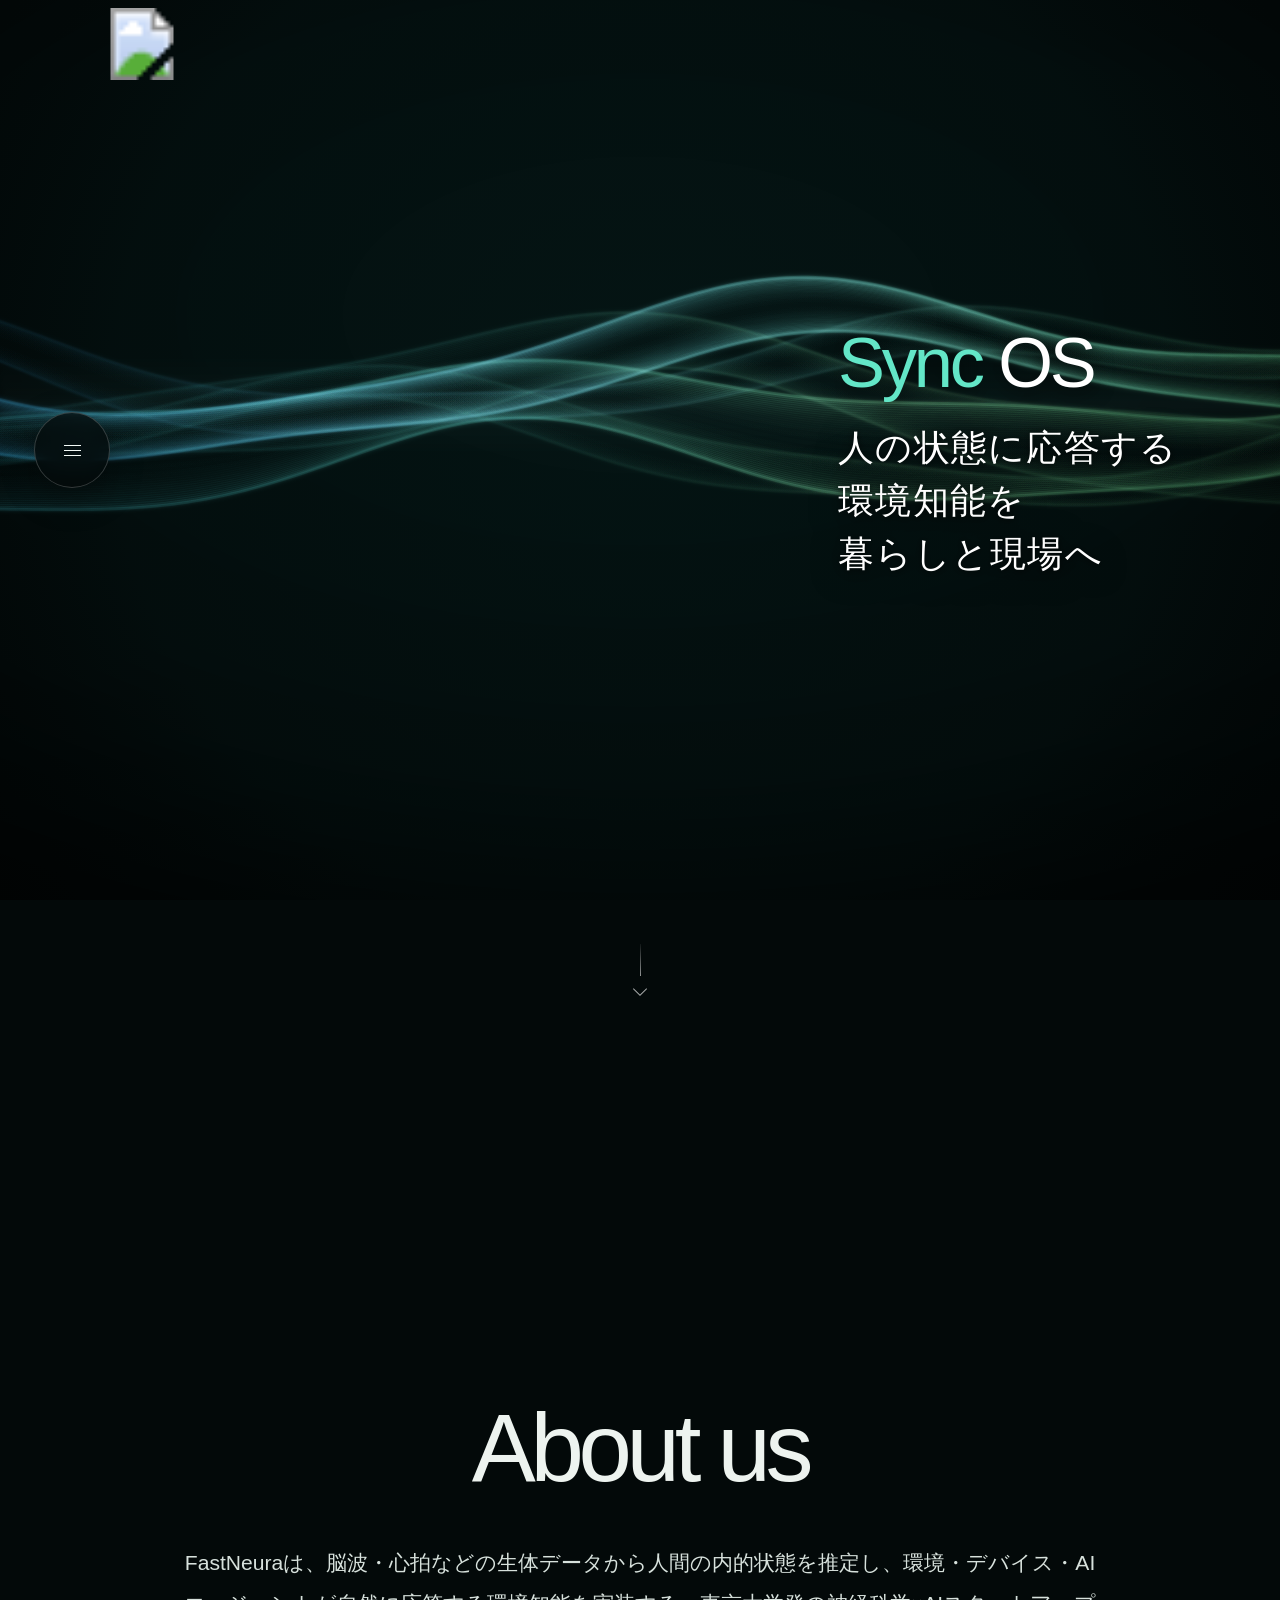
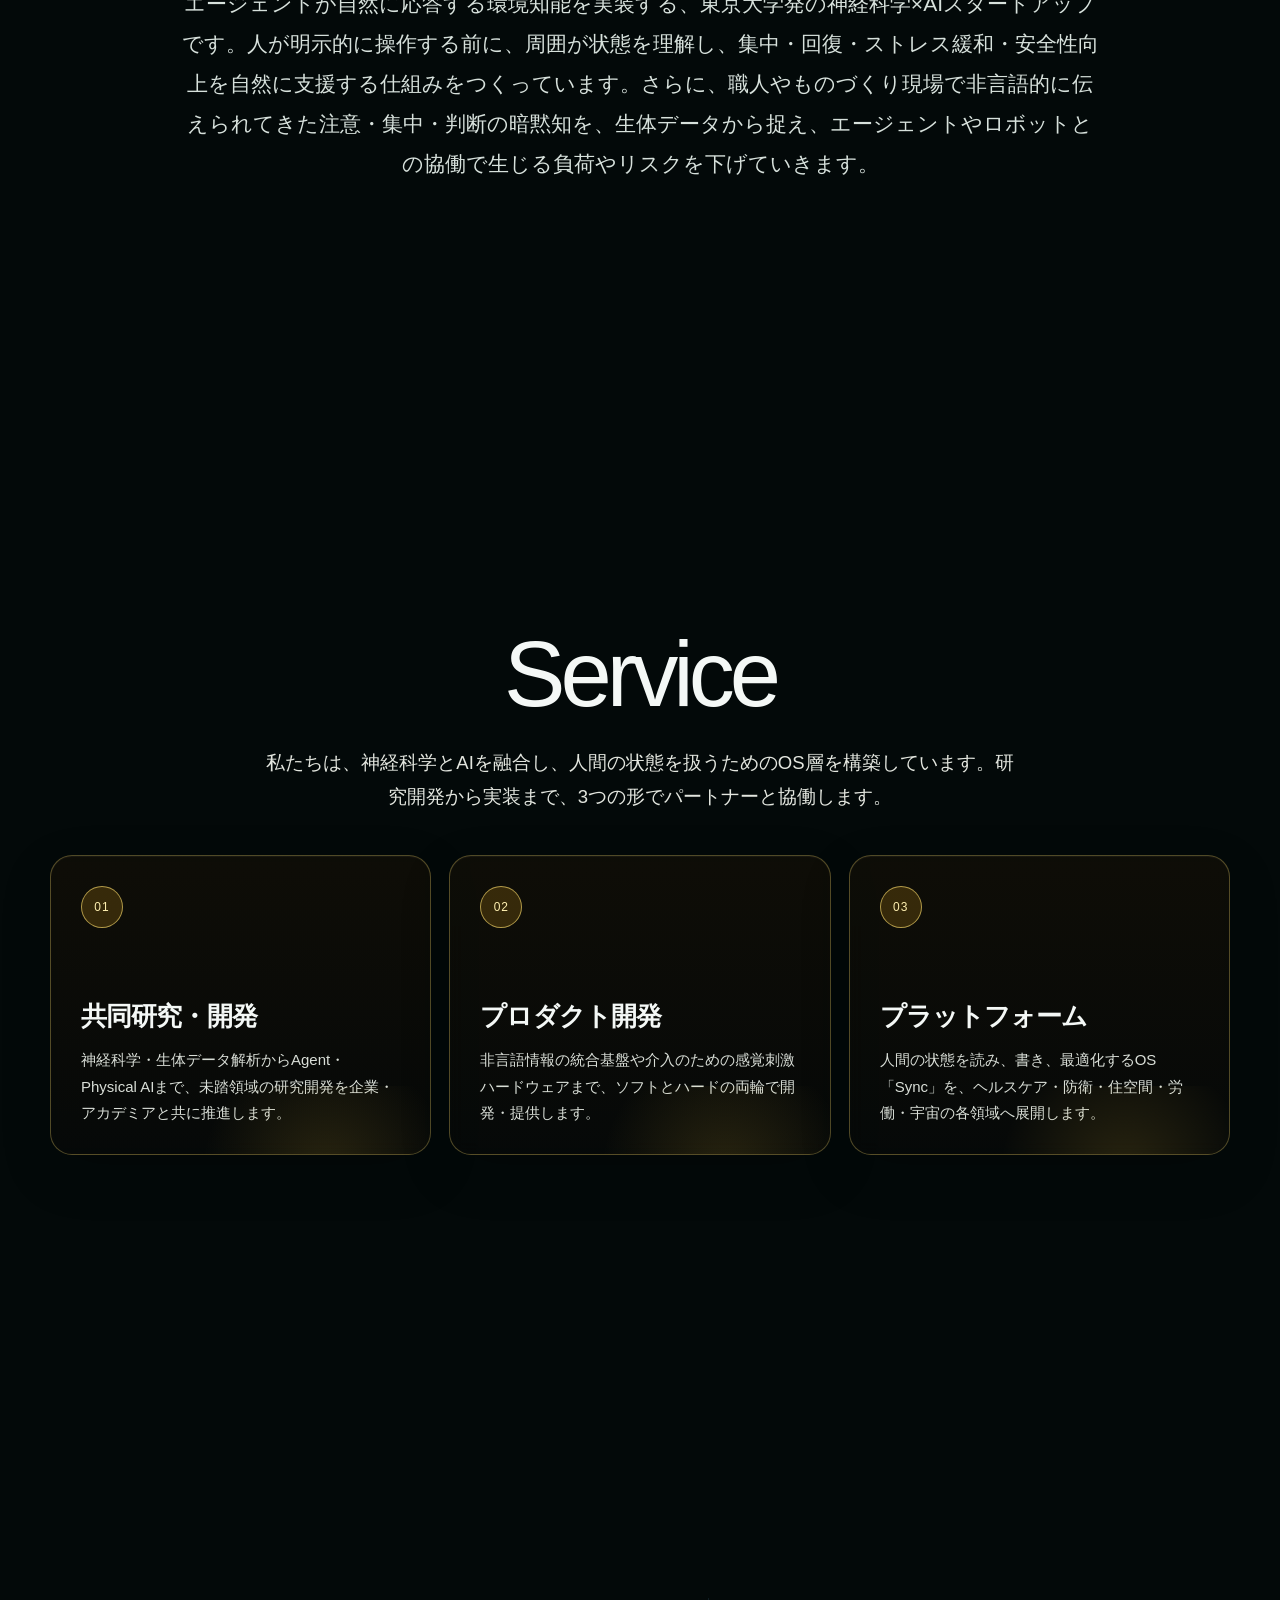
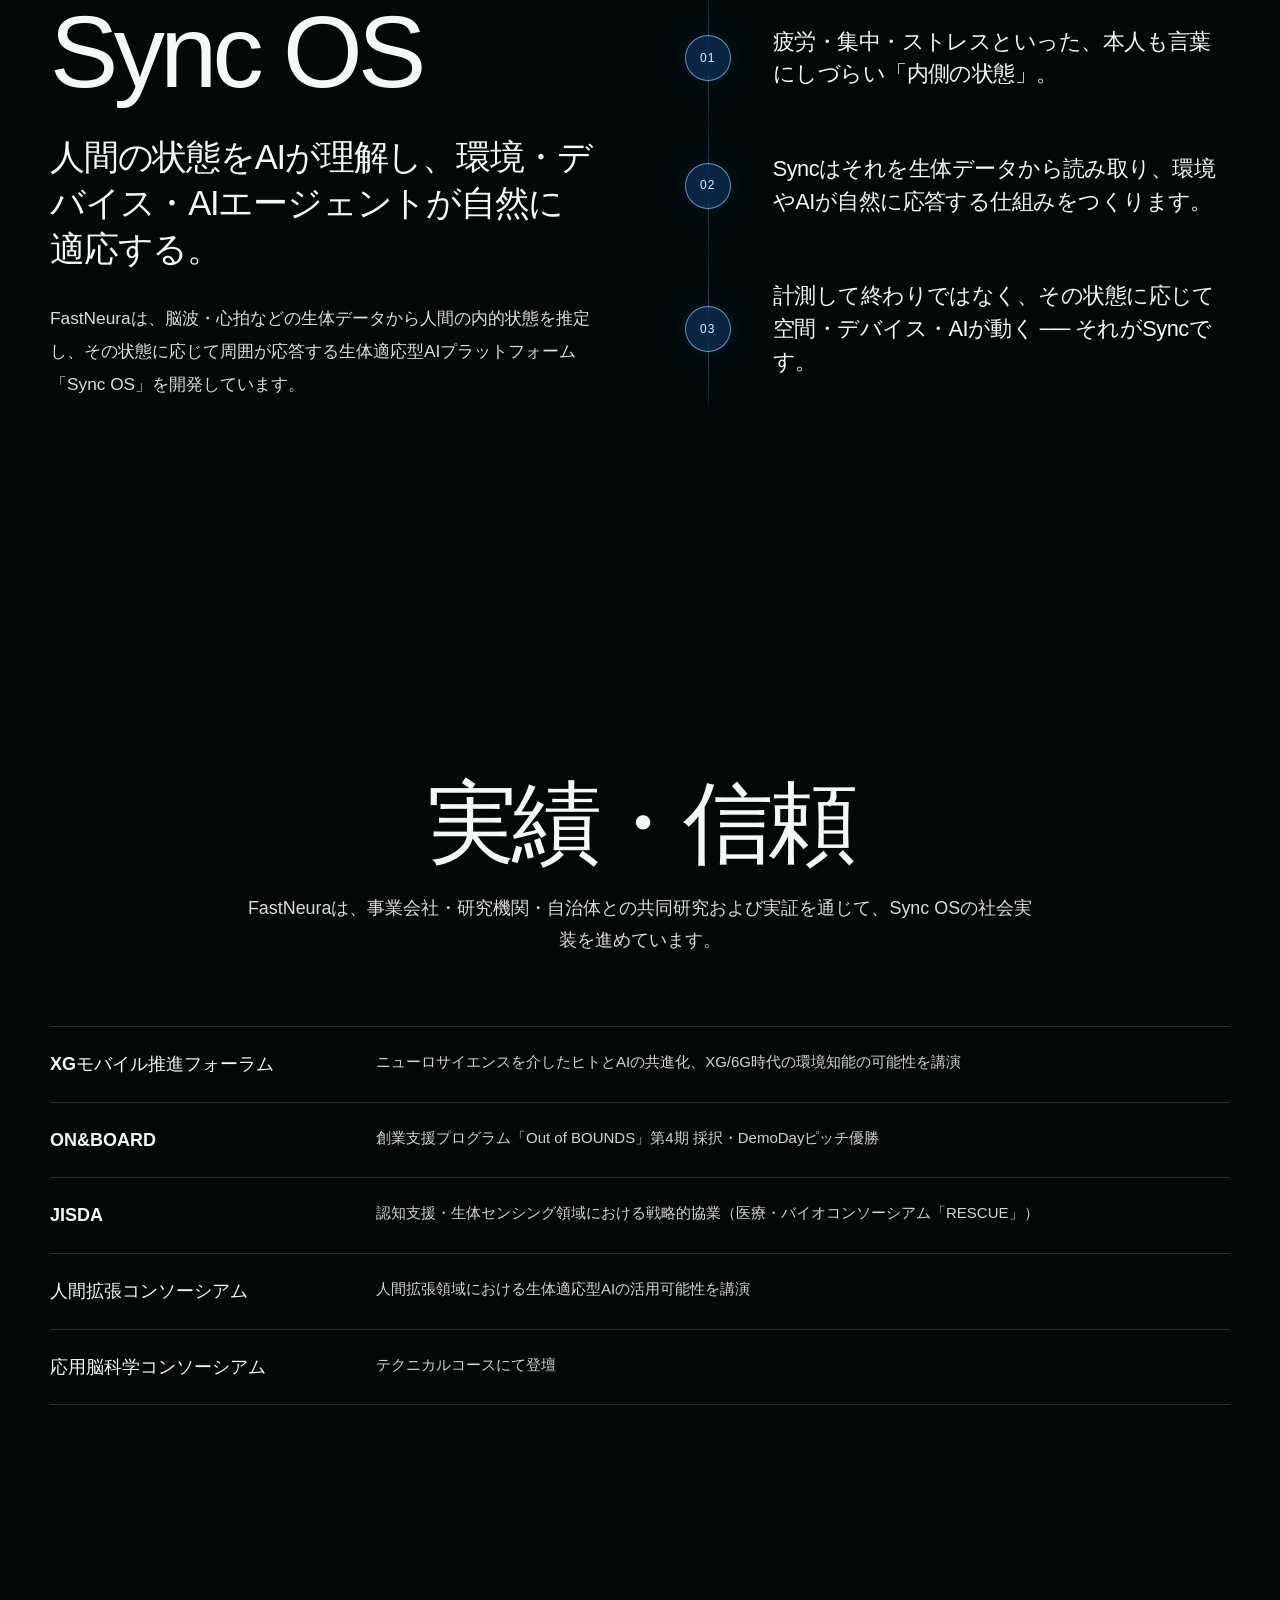
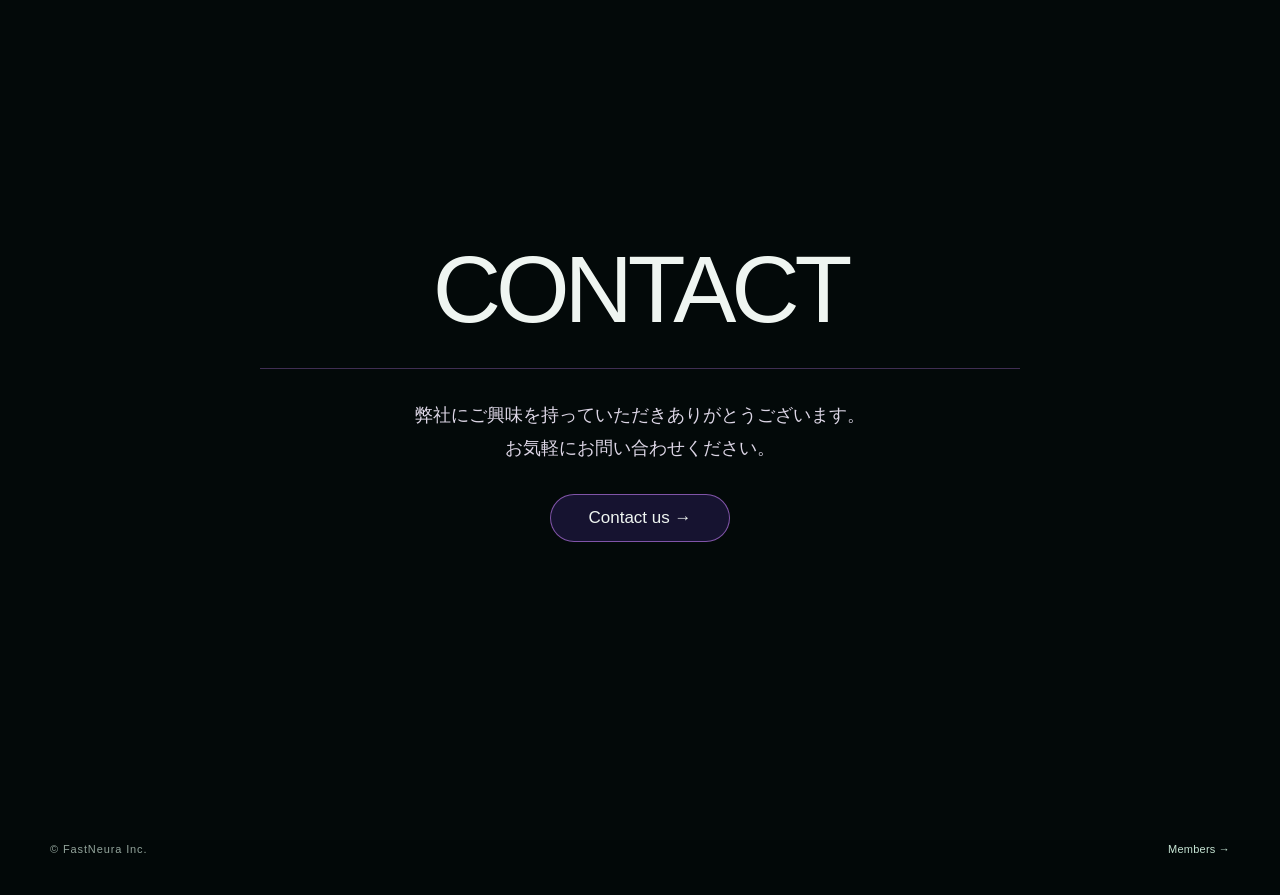
==== commit 02ce8b77: "Refresh header logo asset" ====
--- a/index.html
+++ b/index.html
@@ -1 +1 @@
-<!doctype html><html lang="ja"><head><meta charset="utf-8"><meta name="viewport" content="width=device-width,initial-scale=1,viewport-fit=cover"><meta name="description" content="FastNeuraは、脳波・心拍などの生体データから人間の内的状態を推定し、その状態に応じて周囲が応答する生体適応型AIプラットフォーム『Sync OS』を開発しています。"><title>FastNeura - Cutting-Edge NeuroTech × AI Startup</title><link rel="stylesheet" href="style.css?v=20261106-1"><link rel="stylesheet" href="wave-theme.css?v=20260926-10"></head><body><header class="site-header"><a class="brand" href="#top">Fast<span>Neura</span></a><nav class="nav" aria-label="Primary"><a href="#about">About us</a><a href="#service">Service</a><a href="#sync">Sync OS</a><a href="#partners">Partners</a><a class="contact" href="#contact">Contact</a><a href="members.html">Member</a></nav></header><main><section class="hero" id="top"><canvas id="waves" aria-hidden="true"></canvas><div class="hero-vignette"></div><div class="hero-grain"></div><div class="wrap hero-inner"><div class="hero-kicker"><a href="#sync"><span class="hero-sync">Sync</span> OS</a></div><h1><span>人の状態に応答する</span><span><button class="hero-term" id="environmentIntelligenceButton" type="button" aria-haspopup="dialog" aria-controls="environmentIntelligenceModal">環境知能</button>を</span><span>暮らしと現場へ</span></h1><div class="scroll-cue" aria-hidden="true"><span></span></div></div></section><section class="about" id="about"><div class="wrap"><div class="section-head"><h2>About us</h2></div><p>FastNeuraは、脳波・心拍などの生体データから人間の内的状態を推定し、環境・デバイス・AIエージェントが自然に応答する環境知能を実装する、東京大学発の神経科学×AIスタートアップです。人が明示的に操作する前に、周囲が状態を理解し、集中・回復・ストレス緩和・安全性向上を自然に支援する仕組みをつくっています。さらに、職人やものづくり現場で非言語的に伝えられてきた注意・集中・判断の暗黙知を、生体データから捉え、エージェントやロボットとの協働で生じる負荷やリスクを下げていきます。</p></div></section><section class="service" id="service"><div class="wrap"><div class="section-head"><h2>Service</h2></div><p class="service-intro">私たちは、神経科学とAIを融合し、人間の状態を扱うためのOS層を構築しています。研究開発から実装まで、3つの形でパートナーと協働します。</p><div class="service-grid"><article class="service-card"><div class="num">01</div><h3>共同研究・開発</h3><p>神経科学・生体データ解析からAgent・Physical AIまで、未踏領域の研究開発を企業・アカデミアと共に推進します。</p></article><article class="service-card"><div class="num">02</div><h3>プロダクト開発</h3><p>非言語情報の統合基盤や介入のための感覚刺激ハードウェアまで、ソフトとハードの両輪で開発・提供します。</p></article><article class="service-card"><div class="num">03</div><h3>プラットフォーム</h3><p>人間の状態を読み、書き、最適化するOS「Sync」を、ヘルスケア・防衛・住空間・労働・宇宙の各領域へ展開します。</p></article></div></div></section><section class="sync-intro" id="sync"><div class="wrap"><p class="sync-title">Sync OS</p><div class="sync-copy"><h2>人間の状態をAIが理解し、環境・デバイス・AIエージェントが自然に適応する。</h2><p>FastNeuraは、脳波・心拍などの生体データから人間の内的状態を推定し、その状態に応じて周囲が応答する生体適応型AIプラットフォーム「Sync OS」を開発しています。</p></div></div></section><section class="principles"><div class="wrap"><div class="principle"><div class="num">01</div><p>疲労・集中・ストレスといった、本人も言葉にしづらい「内側の状態」。</p></div><div class="principle"><div class="num">02</div><p>Syncはそれを生体データから読み取り、環境やAIが自然に応答する仕組みをつくります。</p></div><div class="principle"><div class="num">03</div><p>計測して終わりではなく、その状態に応じて空間・デバイス・AIが動く ── それがSyncです。</p></div></div></section><section class="partners" id="partners"><div class="wrap"><div class="section-head"><div class="eyebrow">Partners</div><h2>実績・信頼</h2></div><p class="lead muted">FastNeuraは、事業会社・研究機関・自治体との共同研究および実証を通じて、Sync OSの社会実装を進めています。</p><div class="partners-list"><div class="partner"><strong>XGモバイル推進フォーラム</strong><span>ニューロサイエンスを介したヒトとAIの共進化、XG/6G時代の環境知能の可能性を講演</span></div><div class="partner"><strong>ON&amp;BOARD</strong><span>創業支援プログラム「Out of BOUNDS」第4期 採択・DemoDayピッチ優勝</span></div><div class="partner"><strong>JISDA</strong><span>認知支援・生体センシング領域における戦略的協業（医療・バイオコンソーシアム「RESCUE」）</span></div><div class="partner"><strong>人間拡張コンソーシアム</strong><span>人間拡張領域における生体適応型AIの活用可能性を講演</span></div><div class="partner"><strong>応用脳科学コンソーシアム</strong><span>テクニカルコースにて登壇</span></div></div></div></section><section class="contact-section" id="contact"><div class="wrap"><div class="eyebrow">CONTACT</div><h2>CONTACT</h2><div class="contact-row"><p>弊社にご興味を持っていただきありがとうございます。<br>お気軽にお問い合わせください。</p><a class="contact-link" href="mailto:contact@fastneura.com">Contact us →</a></div></div></section></main><footer class="site-footer"><div class="wrap">© FastNeura Inc. <a class="footer-members" href="members.html">Members →</a></div></footer><div class="modal-backdrop" id="environmentIntelligenceModal" role="dialog" aria-modal="true" aria-labelledby="environmentIntelligenceTitle" aria-hidden="true"><div class="modal" role="document"><div class="modal-head"><h2 id="environmentIntelligenceTitle">環境知能</h2><button class="modal-close" type="button" aria-label="閉じる">×</button></div><p>環境知能とは、人の状態や周囲の状況をセンシングし、その情報をもとに空間・デバイス・AIが適切に応答する仕組みです。FastNeuraでは、脳波・心拍などの生体情報から疲労・集中・ストレスなどの内的状態を推定し、人が明示的に操作する前に、環境そのものが自然に支援する世界を目指しています。</p></div></div><script src="wave.js?v=20260917-1"></script><script src="ui.js?v=20261030-8"></script></body></html>+<!doctype html><html lang="ja"><head><meta charset="utf-8"><meta name="viewport" content="width=device-width,initial-scale=1,viewport-fit=cover"><meta name="description" content="FastNeuraは、脳波・心拍などの生体データから人間の内的状態を推定し、その状態に応じて周囲が応答する生体適応型AIプラットフォーム『Sync OS』を開発しています。"><title>FastNeura - Cutting-Edge NeuroTech × AI Startup</title><link rel="stylesheet" href="style.css?v=20261106-2"><link rel="stylesheet" href="wave-theme.css?v=20260926-10"></head><body><header class="site-header"><a class="brand" href="#top">Fast<span>Neura</span></a><nav class="nav" aria-label="Primary"><a href="#about">About us</a><a href="#service">Service</a><a href="#sync">Sync OS</a><a href="#partners">Partners</a><a class="contact" href="#contact">Contact</a><a href="members.html">Member</a></nav></header><main><section class="hero" id="top"><canvas id="waves" aria-hidden="true"></canvas><div class="hero-vignette"></div><div class="hero-grain"></div><div class="wrap hero-inner"><div class="hero-kicker"><a href="#sync"><span class="hero-sync">Sync</span> OS</a></div><h1><span>人の状態に応答する</span><span><button class="hero-term" id="environmentIntelligenceButton" type="button" aria-haspopup="dialog" aria-controls="environmentIntelligenceModal">環境知能</button>を</span><span>暮らしと現場へ</span></h1><div class="scroll-cue" aria-hidden="true"><span></span></div></div></section><section class="about" id="about"><div class="wrap"><div class="section-head"><h2>About us</h2></div><p>FastNeuraは、脳波・心拍などの生体データから人間の内的状態を推定し、環境・デバイス・AIエージェントが自然に応答する環境知能を実装する、東京大学発の神経科学×AIスタートアップです。人が明示的に操作する前に、周囲が状態を理解し、集中・回復・ストレス緩和・安全性向上を自然に支援する仕組みをつくっています。さらに、職人やものづくり現場で非言語的に伝えられてきた注意・集中・判断の暗黙知を、生体データから捉え、エージェントやロボットとの協働で生じる負荷やリスクを下げていきます。</p></div></section><section class="service" id="service"><div class="wrap"><div class="section-head"><h2>Service</h2></div><p class="service-intro">私たちは、神経科学とAIを融合し、人間の状態を扱うためのOS層を構築しています。研究開発から実装まで、3つの形でパートナーと協働します。</p><div class="service-grid"><article class="service-card"><div class="num">01</div><h3>共同研究・開発</h3><p>神経科学・生体データ解析からAgent・Physical AIまで、未踏領域の研究開発を企業・アカデミアと共に推進します。</p></article><article class="service-card"><div class="num">02</div><h3>プロダクト開発</h3><p>非言語情報の統合基盤や介入のための感覚刺激ハードウェアまで、ソフトとハードの両輪で開発・提供します。</p></article><article class="service-card"><div class="num">03</div><h3>プラットフォーム</h3><p>人間の状態を読み、書き、最適化するOS「Sync」を、ヘルスケア・防衛・住空間・労働・宇宙の各領域へ展開します。</p></article></div></div></section><section class="sync-intro" id="sync"><div class="wrap"><p class="sync-title">Sync OS</p><div class="sync-copy"><h2>人間の状態をAIが理解し、環境・デバイス・AIエージェントが自然に適応する。</h2><p>FastNeuraは、脳波・心拍などの生体データから人間の内的状態を推定し、その状態に応じて周囲が応答する生体適応型AIプラットフォーム「Sync OS」を開発しています。</p></div></div></section><section class="principles"><div class="wrap"><div class="principle"><div class="num">01</div><p>疲労・集中・ストレスといった、本人も言葉にしづらい「内側の状態」。</p></div><div class="principle"><div class="num">02</div><p>Syncはそれを生体データから読み取り、環境やAIが自然に応答する仕組みをつくります。</p></div><div class="principle"><div class="num">03</div><p>計測して終わりではなく、その状態に応じて空間・デバイス・AIが動く ── それがSyncです。</p></div></div></section><section class="partners" id="partners"><div class="wrap"><div class="section-head"><div class="eyebrow">Partners</div><h2>実績・信頼</h2></div><p class="lead muted">FastNeuraは、事業会社・研究機関・自治体との共同研究および実証を通じて、Sync OSの社会実装を進めています。</p><div class="partners-list"><div class="partner"><strong>XGモバイル推進フォーラム</strong><span>ニューロサイエンスを介したヒトとAIの共進化、XG/6G時代の環境知能の可能性を講演</span></div><div class="partner"><strong>ON&amp;BOARD</strong><span>創業支援プログラム「Out of BOUNDS」第4期 採択・DemoDayピッチ優勝</span></div><div class="partner"><strong>JISDA</strong><span>認知支援・生体センシング領域における戦略的協業（医療・バイオコンソーシアム「RESCUE」）</span></div><div class="partner"><strong>人間拡張コンソーシアム</strong><span>人間拡張領域における生体適応型AIの活用可能性を講演</span></div><div class="partner"><strong>応用脳科学コンソーシアム</strong><span>テクニカルコースにて登壇</span></div></div></div></section><section class="contact-section" id="contact"><div class="wrap"><div class="eyebrow">CONTACT</div><h2>CONTACT</h2><div class="contact-row"><p>弊社にご興味を持っていただきありがとうございます。<br>お気軽にお問い合わせください。</p><a class="contact-link" href="mailto:contact@fastneura.com">Contact us →</a></div></div></section></main><footer class="site-footer"><div class="wrap">© FastNeura Inc. <a class="footer-members" href="members.html">Members →</a></div></footer><div class="modal-backdrop" id="environmentIntelligenceModal" role="dialog" aria-modal="true" aria-labelledby="environmentIntelligenceTitle" aria-hidden="true"><div class="modal" role="document"><div class="modal-head"><h2 id="environmentIntelligenceTitle">環境知能</h2><button class="modal-close" type="button" aria-label="閉じる">×</button></div><p>環境知能とは、人の状態や周囲の状況をセンシングし、その情報をもとに空間・デバイス・AIが適切に応答する仕組みです。FastNeuraでは、脳波・心拍などの生体情報から疲労・集中・ストレスなどの内的状態を推定し、人が明示的に操作する前に、環境そのものが自然に支援する世界を目指しています。</p></div></div><script src="wave.js?v=20260917-1"></script><script src="ui.js?v=20261030-8"></script></body></html>
--- a/style.css
+++ b/style.css
@@ -1,4 +1,4 @@
-:root{--bg:#f4f5f2;--ink:#101612;--muted:#6d7971;--line:#d7ddd8;--green:#78e1ad;--dark:#030909;--max:1180px;font-family:Inter,-apple-system,BlinkMacSystemFont,"Segoe UI","Helvetica Neue",Arial,"Noto Sans JP",sans-serif}*{box-sizing:border-box}html{scroll-behavior:smooth;scroll-snap-type:y mandatory;scroll-padding:0}body{margin:0;background:var(--bg);color:var(--ink);line-height:1.7;overscroll-behavior-y:none}a{color:inherit;text-decoration:none}.wrap{width:min(calc(100% - 48px),var(--max));margin-inline:auto}.site-header{position:absolute;inset:0 0 auto;z-index:20;min-height:88px;display:flex;align-items:center;justify-content:space-between;padding:0 max(24px,calc((100vw - var(--max))/2));color:#effaf4}.brand{display:flex;align-items:center;width:184px;height:72px;font-size:0;line-height:0;background:url("[data-uri]") center/contain no-repeat}.brand span{display:none}.nav{display:none}.desktop-orbit-nav{position:fixed;left:34px;top:50%;z-index:45;width:76px;height:76px;transform:translateY(-50%)}.orbit-toggle,.orbit-link{position:absolute;left:0;top:0;width:76px;height:76px;border-radius:50%;display:flex;align-items:center;justify-content:center;border:1px solid #ffffff32;background:rgba(3,9,9,.72);backdrop-filter:blur(14px);-webkit-backdrop-filter:blur(14px);color:#f3faf6;box-shadow:0 10px 35px #0005;transition:transform .42s cubic-bezier(.22,.8,.2,1),opacity .3s ease,background .25s ease,border-color .25s ease}.orbit-toggle{z-index:6;cursor:default}.orbit-toggle::before,.orbit-toggle::after,.orbit-toggle span{content:"";position:absolute;width:17px;height:1px;background:#f3faf6;transition:transform .3s ease}.orbit-toggle::before{transform:translateY(-5px)}.orbit-toggle::after{transform:translateY(5px)}.orbit-toggle span{transform:none}.orbit-link{opacity:0;pointer-events:none;font-size:11px;font-weight:500;line-height:1.15;text-align:center;letter-spacing:.015em;padding:10px}.desktop-orbit-nav:hover .orbit-link,.desktop-orbit-nav:focus-within .orbit-link{opacity:1;pointer-events:auto}.desktop-orbit-nav:hover .orbit-toggle,.desktop-orbit-nav:focus-within .orbit-toggle{background:rgba(9,23,18,.88);border-color:#ffffff52}.desktop-orbit-nav:hover .orbit-toggle::before,.desktop-orbit-nav:focus-within .orbit-toggle::before{transform:rotate(45deg)}.desktop-orbit-nav:hover .orbit-toggle::after,.desktop-orbit-nav:focus-within .orbit-toggle::after{transform:rotate(-45deg)}.desktop-orbit-nav:hover .orbit-toggle span,.desktop-orbit-nav:focus-within .orbit-toggle span{opacity:0}.desktop-orbit-nav:hover .orbit-link:hover,.desktop-orbit-nav:focus-within .orbit-link:focus-visible{background:rgba(21,48,37,.94);border-color:#8ee9ba}.orbit-link:nth-of-type(1){transform:translate(0,0) scale(.7)}.orbit-link:nth-of-type(2){transform:translate(0,0) scale(.7)}.orbit-link:nth-of-type(3){transform:translate(0,0) scale(.7)}.orbit-link:nth-of-type(4){transform:translate(0,0) scale(.7)}.orbit-link:nth-of-type(5){transform:translate(0,0) scale(.7)}.desktop-orbit-nav:hover .orbit-link:nth-of-type(1),.desktop-orbit-nav:focus-within .orbit-link:nth-of-type(1){transform:translate(88px,-150px) scale(1)}.desktop-orbit-nav:hover .orbit-link:nth-of-type(2),.desktop-orbit-nav:focus-within .orbit-link:nth-of-type(2){transform:translate(138px,-80px) scale(1)}.desktop-orbit-nav:hover .orbit-link:nth-of-type(3),.desktop-orbit-nav:focus-within .orbit-link:nth-of-type(3){transform:translate(158px,0) scale(1)}.desktop-orbit-nav:hover .orbit-link:nth-of-type(4),.desktop-orbit-nav:focus-within .orbit-link:nth-of-type(4){transform:translate(138px,80px) scale(1)}.desktop-orbit-nav:hover .orbit-link:nth-of-type(5),.desktop-orbit-nav:focus-within .orbit-link:nth-of-type(5){transform:translate(88px,150px) scale(1)}.mobile-menu-toggle,.mobile-menu-panel{display:none}.hero{position:relative;min-height:100svh;background:var(--dark);color:white;overflow:hidden}#waves{position:absolute;inset:0;width:100%;height:100%;display:block}.hero-vignette{position:absolute;inset:0;pointer-events:none;background:radial-gradient(ellipse 95% 72% at 50% 35%,transparent 24%,rgba(0,0,0,.22) 72%,rgba(0,0,0,.58) 100%)}.hero-grain{position:absolute;inset:0;pointer-events:none;opacity:.10}.hero-inner{position:relative;z-index:2;min-height:100svh;display:flex;flex-direction:column;justify-content:center;align-items:flex-end;padding:120px 0 80px}.hero-kicker{width:min(42vw,520px);font-family:"Avenir Next","Helvetica Neue",Helvetica,"Segoe UI",Arial,sans-serif;font-size:clamp(52px,5.5vw,88px);font-weight:300;line-height:.96;letter-spacing:-.045em;color:#fff;margin-bottom:24px;text-align:left;white-space:nowrap;text-shadow:0 3px 20px #000b;transform:translate(clamp(80px,10vw,180px),-15svh);font-kerning:normal;font-feature-settings:"kern" 1}.hero-kicker a{display:inline-block;cursor:pointer;border-bottom:1px solid transparent}.hero-kicker a:hover,.hero-kicker a:focus-visible{border-color:#ffffffaa}.hero-sync{color:#63e6c7}.hero h1{margin:0;width:min(42vw,520px);color:#fff;font-family:"Hiragino Mincho ProN","Hiragino Mincho Pro","Yu Mincho","YuMincho","Noto Serif JP",serif;font-size:clamp(24px,2.8vw,45px);font-weight:500;letter-spacing:.035em;line-height:1.48;text-align:left;text-shadow:0 4px 30px #000c,0 1px 6px #000a;transform:translate(clamp(80px,10vw,180px),-15svh)}.hero h1 span{display:block;white-space:nowrap}.hero-term{display:inline;font:inherit;font-family:inherit;font-size:inherit;font-weight:inherit;line-height:inherit;letter-spacing:inherit;color:inherit;text-shadow:inherit;background:transparent;border:0;padding:0;margin:0;cursor:pointer;vertical-align:baseline;appearance:none;-webkit-appearance:none}.hero-term:hover{color:inherit}.hero-term:focus-visible{outline:1px solid #ffffffaa;outline-offset:4px;border-radius:2px}.hero-bottom{position:absolute;left:0;right:0;bottom:52px;display:flex;justify-content:space-between;gap:32px;align-items:end;border-top:1px solid #ffffff28;padding-top:20px}.hero-bottom p{margin:0;max-width:720px;color:#d4e1db;font-size:clamp(14px,1.5vw,18px)}.scroll{font-size:10px;letter-spacing:.12em;color:#95aaa0;white-space:nowrap}.modal-backdrop{position:fixed;inset:0;z-index:100;background:#020706cc;display:none;align-items:center;justify-content:center;padding:24px}.modal-backdrop.open{display:flex}.modal{width:min(560px,100%);background:#0a1310;color:#edf5f1;border:1px solid #ffffff2b;border-radius:18px;padding:32px;box-shadow:0 24px 80px #000b}.modal-head{display:flex;align-items:center;justify-content:space-between;gap:20px;margin-bottom:18px}.modal h2{font-family:"Hiragino Mincho ProN","Yu Mincho",serif;font-size:32px;letter-spacing:.04em}.modal p{margin:0;color:#c8d6cf;font-size:16px;line-height:1.9}.modal-close{width:42px;height:42px;border-radius:50%;border:1px solid #ffffff36;background:transparent;color:#fff;font-size:22px;cursor:pointer}main>section{min-height:100svh;scroll-snap-align:start;scroll-snap-stop:always}section{padding:120px 0}.section-head{display:grid;grid-template-columns:180px 1fr;gap:44px;margin-bottom:64px}.eyebrow{font-size:12px;letter-spacing:.14em;text-transform:uppercase;color:var(--muted)}h2{margin:0;font-size:clamp(34px,5vw,68px);line-height:1.08;letter-spacing:-.05em;font-weight:500}.lead{font-size:clamp(18px,2vw,27px);line-height:1.7;max-width:950px;margin:0}.muted{color:var(--muted)}.sync-intro{background:#fff}.sync-title{font-size:clamp(56px,10vw,140px);line-height:.9;letter-spacing:-.075em;margin:0 0 60px;font-weight:520}.sync-copy{display:grid;grid-template-columns:1fr 1fr;gap:80px;align-items:start}.sync-copy h2{font-size:clamp(30px,4.2vw,58px)}.sync-copy p{font-size:18px;margin:0;color:#4e5a53}.principles{padding-top:20px;background:#fff}.principle{display:grid;grid-template-columns:100px 1fr;gap:34px;padding:38px 0;border-top:1px solid var(--line)}.principle:last-child{border-bottom:1px solid var(--line)}.num{font-size:14px;color:#7a8a80;letter-spacing:.08em}.principle p{margin:0;font-size:clamp(22px,3vw,40px);line-height:1.45;letter-spacing:-.03em;max-width:1000px}.about{background:#101713;color:#edf3ef}.about .eyebrow,.about .muted{color:#92a398}.about p{font-size:clamp(18px,2vw,27px);line-height:1.9;margin:0;max-width:1000px;color:#d1dbd5}.service{background:#e9ede9}.service-intro{max-width:820px;margin:24px 0 70px;font-size:18px;color:#556159}.service-grid{display:grid;grid-template-columns:repeat(3,1fr);gap:1px;background:#cfd7d1;border:1px solid #cfd7d1}.service-card{background:#f7f8f6;padding:40px;min-height:340px;display:flex;flex-direction:column}.service-card .num{margin-bottom:auto}.service-card h3{font-size:28px;margin:52px 0 16px;letter-spacing:-.035em}.service-card p{margin:0;color:#637067}.partners{background:#fff}.partners-list{margin-top:58px;border-top:1px solid var(--line)}.partner{display:grid;grid-template-columns:280px 1fr;gap:46px;padding:26px 0;border-bottom:1px solid var(--line)}.partner strong{font-size:18px;font-weight:550}.partner span{color:#5f6c64}.contact-section{background:#08100c;color:#eff5f1;padding:120px 0 70px}.contact-section h2{font-size:clamp(56px,10vw,138px);margin-bottom:30px}.contact-row{display:flex;justify-content:space-between;gap:30px;align-items:end;border-top:1px solid #ffffff25;padding-top:28px}.contact-row p{margin:0;color:#afbeb6}.contact-link{font-size:22px;border-bottom:1px solid #9bdab9;padding-bottom:4px}.site-footer{background:#08100c;color:#6f8278;padding:0 0 36px;font-size:11px;letter-spacing:.08em;scroll-snap-align:end}@media(max-width:900px){.brand{width:156px;height:62px}.desktop-orbit-nav{display:none}.site-header{position:absolute;min-height:80px;padding:0 18px}.mobile-menu-toggle{display:flex;width:44px;height:44px;border-radius:50%;border:1px solid #ffffff38;background:#07100dcc;color:#fff;align-items:center;justify-content:center;position:relative;z-index:52}.mobile-menu-toggle::before,.mobile-menu-toggle::after,.mobile-menu-toggle span{content:"";position:absolute;width:17px;height:1px;background:#fff;transition:transform .25s ease,opacity .25s ease}.mobile-menu-toggle::before{transform:translateY(-5px)}.mobile-menu-toggle::after{transform:translateY(5px)}.mobile-menu-toggle.is-open::before{transform:rotate(45deg)}.mobile-menu-toggle.is-open::after{transform:rotate(-45deg)}.mobile-menu-toggle.is-open span{opacity:0}.mobile-menu-panel{display:flex;position:fixed;z-index:50;left:14px;right:14px;top:70px;flex-direction:column;background:#07100df2;color:#f4faf6;border:1px solid #ffffff28;border-radius:18px;padding:14px;backdrop-filter:blur(18px);-webkit-backdrop-filter:blur(18px);opacity:0;transform:translateY(-10px);pointer-events:none;transition:opacity .24s ease,transform .24s ease}.mobile-menu-panel.open{opacity:1;transform:translateY(0);pointer-events:auto}.mobile-menu-panel a{padding:14px 12px;border-bottom:1px solid #ffffff18;font-size:14px}.mobile-menu-panel a:last-child{border-bottom:0}}@media(max-width:600px){.wrap{width:min(calc(100% - 32px),var(--max))}.hero-inner{align-items:flex-start;padding-top:110px;padding-bottom:120px}.hero-kicker,.hero h1{width:100%;transform:translateY(-10svh)}.hero-kicker{font-size:clamp(42px,13vw,62px);text-align:left;letter-spacing:-.035em}.hero h1{font-size:clamp(24px,6.2vw,34px);line-height:1.55}.hero h1 span{white-space:normal}.hero-bottom{bottom:34px;align-items:start;flex-direction:column;gap:10px}.modal{padding:24px}.modal h2{font-size:27px}section{padding:84px 0}.section-head{grid-template-columns:1fr;gap:16px;margin-bottom:42px}.sync-copy{grid-template-columns:1fr;gap:28px}.principle{grid-template-columns:56px 1fr;gap:18px}.service-grid{grid-template-columns:1fr}.service-card{min-height:auto}.service-card .num{margin-bottom:36px}.partner{grid-template-columns:1fr;gap:8px}.contact-row{flex-direction:column;align-items:flex-start}}
+:root{--bg:#f4f5f2;--ink:#101612;--muted:#6d7971;--line:#d7ddd8;--green:#78e1ad;--dark:#030909;--max:1180px;font-family:Inter,-apple-system,BlinkMacSystemFont,"Segoe UI","Helvetica Neue",Arial,"Noto Sans JP",sans-serif}*{box-sizing:border-box}html{scroll-behavior:smooth;scroll-snap-type:y mandatory;scroll-padding:0}body{margin:0;background:var(--bg);color:var(--ink);line-height:1.7;overscroll-behavior-y:none}a{color:inherit;text-decoration:none}.wrap{width:min(calc(100% - 48px),var(--max));margin-inline:auto}.site-header{position:absolute;inset:0 0 auto;z-index:20;min-height:88px;display:flex;align-items:center;justify-content:space-between;padding:0 max(24px,calc((100vw - var(--max))/2));color:#effaf4}.brand{display:flex;align-items:center;width:184px;height:72px;font-size:0;line-height:0;background:url("assets/fastneura-logo.svg") center/contain no-repeat}.brand span{display:none}.nav{display:none}.desktop-orbit-nav{position:fixed;left:34px;top:50%;z-index:45;width:76px;height:76px;transform:translateY(-50%)}.orbit-toggle,.orbit-link{position:absolute;left:0;top:0;width:76px;height:76px;border-radius:50%;display:flex;align-items:center;justify-content:center;border:1px solid #ffffff32;background:rgba(3,9,9,.72);backdrop-filter:blur(14px);-webkit-backdrop-filter:blur(14px);color:#f3faf6;box-shadow:0 10px 35px #0005;transition:transform .42s cubic-bezier(.22,.8,.2,1),opacity .3s ease,background .25s ease,border-color .25s ease}.orbit-toggle{z-index:6;cursor:default}.orbit-toggle::before,.orbit-toggle::after,.orbit-toggle span{content:"";position:absolute;width:17px;height:1px;background:#f3faf6;transition:transform .3s ease}.orbit-toggle::before{transform:translateY(-5px)}.orbit-toggle::after{transform:translateY(5px)}.orbit-toggle span{transform:none}.orbit-link{opacity:0;pointer-events:none;font-size:11px;font-weight:500;line-height:1.15;text-align:center;letter-spacing:.015em;padding:10px}.desktop-orbit-nav:hover .orbit-link,.desktop-orbit-nav:focus-within .orbit-link{opacity:1;pointer-events:auto}.desktop-orbit-nav:hover .orbit-toggle,.desktop-orbit-nav:focus-within .orbit-toggle{background:rgba(9,23,18,.88);border-color:#ffffff52}.desktop-orbit-nav:hover .orbit-toggle::before,.desktop-orbit-nav:focus-within .orbit-toggle::before{transform:rotate(45deg)}.desktop-orbit-nav:hover .orbit-toggle::after,.desktop-orbit-nav:focus-within .orbit-toggle::after{transform:rotate(-45deg)}.desktop-orbit-nav:hover .orbit-toggle span,.desktop-orbit-nav:focus-within .orbit-toggle span{opacity:0}.desktop-orbit-nav:hover .orbit-link:hover,.desktop-orbit-nav:focus-within .orbit-link:focus-visible{background:rgba(21,48,37,.94);border-color:#8ee9ba}.orbit-link:nth-of-type(1){transform:translate(0,0) scale(.7)}.orbit-link:nth-of-type(2){transform:translate(0,0) scale(.7)}.orbit-link:nth-of-type(3){transform:translate(0,0) scale(.7)}.orbit-link:nth-of-type(4){transform:translate(0,0) scale(.7)}.orbit-link:nth-of-type(5){transform:translate(0,0) scale(.7)}.desktop-orbit-nav:hover .orbit-link:nth-of-type(1),.desktop-orbit-nav:focus-within .orbit-link:nth-of-type(1){transform:translate(88px,-150px) scale(1)}.desktop-orbit-nav:hover .orbit-link:nth-of-type(2),.desktop-orbit-nav:focus-within .orbit-link:nth-of-type(2){transform:translate(138px,-80px) scale(1)}.desktop-orbit-nav:hover .orbit-link:nth-of-type(3),.desktop-orbit-nav:focus-within .orbit-link:nth-of-type(3){transform:translate(158px,0) scale(1)}.desktop-orbit-nav:hover .orbit-link:nth-of-type(4),.desktop-orbit-nav:focus-within .orbit-link:nth-of-type(4){transform:translate(138px,80px) scale(1)}.desktop-orbit-nav:hover .orbit-link:nth-of-type(5),.desktop-orbit-nav:focus-within .orbit-link:nth-of-type(5){transform:translate(88px,150px) scale(1)}.mobile-menu-toggle,.mobile-menu-panel{display:none}.hero{position:relative;min-height:100svh;background:var(--dark);color:white;overflow:hidden}#waves{position:absolute;inset:0;width:100%;height:100%;display:block}.hero-vignette{position:absolute;inset:0;pointer-events:none;background:radial-gradient(ellipse 95% 72% at 50% 35%,transparent 24%,rgba(0,0,0,.22) 72%,rgba(0,0,0,.58) 100%)}.hero-grain{position:absolute;inset:0;pointer-events:none;opacity:.10}.hero-inner{position:relative;z-index:2;min-height:100svh;display:flex;flex-direction:column;justify-content:center;align-items:flex-end;padding:120px 0 80px}.hero-kicker{width:min(42vw,520px);font-family:"Avenir Next","Helvetica Neue",Helvetica,"Segoe UI",Arial,sans-serif;font-size:clamp(52px,5.5vw,88px);font-weight:300;line-height:.96;letter-spacing:-.045em;color:#fff;margin-bottom:24px;text-align:left;white-space:nowrap;text-shadow:0 3px 20px #000b;transform:translate(clamp(80px,10vw,180px),-15svh);font-kerning:normal;font-feature-settings:"kern" 1}.hero-kicker a{display:inline-block;cursor:pointer;border-bottom:1px solid transparent}.hero-kicker a:hover,.hero-kicker a:focus-visible{border-color:#ffffffaa}.hero-sync{color:#63e6c7}.hero h1{margin:0;width:min(42vw,520px);color:#fff;font-family:"Hiragino Mincho ProN","Hiragino Mincho Pro","Yu Mincho","YuMincho","Noto Serif JP",serif;font-size:clamp(24px,2.8vw,45px);font-weight:500;letter-spacing:.035em;line-height:1.48;text-align:left;text-shadow:0 4px 30px #000c,0 1px 6px #000a;transform:translate(clamp(80px,10vw,180px),-15svh)}.hero h1 span{display:block;white-space:nowrap}.hero-term{display:inline;font:inherit;font-family:inherit;font-size:inherit;font-weight:inherit;line-height:inherit;letter-spacing:inherit;color:inherit;text-shadow:inherit;background:transparent;border:0;padding:0;margin:0;cursor:pointer;vertical-align:baseline;appearance:none;-webkit-appearance:none}.hero-term:hover{color:inherit}.hero-term:focus-visible{outline:1px solid #ffffffaa;outline-offset:4px;border-radius:2px}.hero-bottom{position:absolute;left:0;right:0;bottom:52px;display:flex;justify-content:space-between;gap:32px;align-items:end;border-top:1px solid #ffffff28;padding-top:20px}.hero-bottom p{margin:0;max-width:720px;color:#d4e1db;font-size:clamp(14px,1.5vw,18px)}.scroll{font-size:10px;letter-spacing:.12em;color:#95aaa0;white-space:nowrap}.modal-backdrop{position:fixed;inset:0;z-index:100;background:#020706cc;display:none;align-items:center;justify-content:center;padding:24px}.modal-backdrop.open{display:flex}.modal{width:min(560px,100%);background:#0a1310;color:#edf5f1;border:1px solid #ffffff2b;border-radius:18px;padding:32px;box-shadow:0 24px 80px #000b}.modal-head{display:flex;align-items:center;justify-content:space-between;gap:20px;margin-bottom:18px}.modal h2{font-family:"Hiragino Mincho ProN","Yu Mincho",serif;font-size:32px;letter-spacing:.04em}.modal p{margin:0;color:#c8d6cf;font-size:16px;line-height:1.9}.modal-close{width:42px;height:42px;border-radius:50%;border:1px solid #ffffff36;background:transparent;color:#fff;font-size:22px;cursor:pointer}main>section{min-height:100svh;scroll-snap-align:start;scroll-snap-stop:always}section{padding:120px 0}.section-head{display:grid;grid-template-columns:180px 1fr;gap:44px;margin-bottom:64px}.eyebrow{font-size:12px;letter-spacing:.14em;text-transform:uppercase;color:var(--muted)}h2{margin:0;font-size:clamp(34px,5vw,68px);line-height:1.08;letter-spacing:-.05em;font-weight:500}.lead{font-size:clamp(18px,2vw,27px);line-height:1.7;max-width:950px;margin:0}.muted{color:var(--muted)}.sync-intro{background:#fff}.sync-title{font-size:clamp(56px,10vw,140px);line-height:.9;letter-spacing:-.075em;margin:0 0 60px;font-weight:520}.sync-copy{display:grid;grid-template-columns:1fr 1fr;gap:80px;align-items:start}.sync-copy h2{font-size:clamp(30px,4.2vw,58px)}.sync-copy p{font-size:18px;margin:0;color:#4e5a53}.principles{padding-top:20px;background:#fff}.principle{display:grid;grid-template-columns:100px 1fr;gap:34px;padding:38px 0;border-top:1px solid var(--line)}.principle:last-child{border-bottom:1px solid var(--line)}.num{font-size:14px;color:#7a8a80;letter-spacing:.08em}.principle p{margin:0;font-size:clamp(22px,3vw,40px);line-height:1.45;letter-spacing:-.03em;max-width:1000px}.about{background:#101713;color:#edf3ef}.about .eyebrow,.about .muted{color:#92a398}.about p{font-size:clamp(18px,2vw,27px);line-height:1.9;margin:0;max-width:1000px;color:#d1dbd5}.service{background:#e9ede9}.service-intro{max-width:820px;margin:24px 0 70px;font-size:18px;color:#556159}.service-grid{display:grid;grid-template-columns:repeat(3,1fr);gap:1px;background:#cfd7d1;border:1px solid #cfd7d1}.service-card{background:#f7f8f6;padding:40px;min-height:340px;display:flex;flex-direction:column}.service-card .num{margin-bottom:auto}.service-card h3{font-size:28px;margin:52px 0 16px;letter-spacing:-.035em}.service-card p{margin:0;color:#637067}.partners{background:#fff}.partners-list{margin-top:58px;border-top:1px solid var(--line)}.partner{display:grid;grid-template-columns:280px 1fr;gap:46px;padding:26px 0;border-bottom:1px solid var(--line)}.partner strong{font-size:18px;font-weight:550}.partner span{color:#5f6c64}.contact-section{background:#08100c;color:#eff5f1;padding:120px 0 70px}.contact-section h2{font-size:clamp(56px,10vw,138px);margin-bottom:30px}.contact-row{display:flex;justify-content:space-between;gap:30px;align-items:end;border-top:1px solid #ffffff25;padding-top:28px}.contact-row p{margin:0;color:#afbeb6}.contact-link{font-size:22px;border-bottom:1px solid #9bdab9;padding-bottom:4px}.site-footer{background:#08100c;color:#6f8278;padding:0 0 36px;font-size:11px;letter-spacing:.08em;scroll-snap-align:end}@media(max-width:900px){.brand{width:156px;height:62px}.desktop-orbit-nav{display:none}.site-header{position:absolute;min-height:80px;padding:0 18px}.mobile-menu-toggle{display:flex;width:44px;height:44px;border-radius:50%;border:1px solid #ffffff38;background:#07100dcc;color:#fff;align-items:center;justify-content:center;position:relative;z-index:52}.mobile-menu-toggle::before,.mobile-menu-toggle::after,.mobile-menu-toggle span{content:"";position:absolute;width:17px;height:1px;background:#fff;transition:transform .25s ease,opacity .25s ease}.mobile-menu-toggle::before{transform:translateY(-5px)}.mobile-menu-toggle::after{transform:translateY(5px)}.mobile-menu-toggle.is-open::before{transform:rotate(45deg)}.mobile-menu-toggle.is-open::after{transform:rotate(-45deg)}.mobile-menu-toggle.is-open span{opacity:0}.mobile-menu-panel{display:flex;position:fixed;z-index:50;left:14px;right:14px;top:70px;flex-direction:column;background:#07100df2;color:#f4faf6;border:1px solid #ffffff28;border-radius:18px;padding:14px;backdrop-filter:blur(18px);-webkit-backdrop-filter:blur(18px);opacity:0;transform:translateY(-10px);pointer-events:none;transition:opacity .24s ease,transform .24s ease}.mobile-menu-panel.open{opacity:1;transform:translateY(0);pointer-events:auto}.mobile-menu-panel a{padding:14px 12px;border-bottom:1px solid #ffffff18;font-size:14px}.mobile-menu-panel a:last-child{border-bottom:0}}@media(max-width:600px){.wrap{width:min(calc(100% - 32px),var(--max))}.hero-inner{align-items:flex-start;padding-top:110px;padding-bottom:120px}.hero-kicker,.hero h1{width:100%;transform:translateY(-10svh)}.hero-kicker{font-size:clamp(42px,13vw,62px);text-align:left;letter-spacing:-.035em}.hero h1{font-size:clamp(24px,6.2vw,34px);line-height:1.55}.hero h1 span{white-space:normal}.hero-bottom{bottom:34px;align-items:start;flex-direction:column;gap:10px}.modal{padding:24px}.modal h2{font-size:27px}section{padding:84px 0}.section-head{grid-template-columns:1fr;gap:16px;margin-bottom:42px}.sync-copy{grid-template-columns:1fr;gap:28px}.principle{grid-template-columns:56px 1fr;gap:18px}.service-grid{grid-template-columns:1fr}.service-card{min-height:auto}.service-card .num{margin-bottom:36px}.partner{grid-template-columns:1fr;gap:8px}.contact-row{flex-direction:column;align-items:flex-start}}
 .footer-members{float:right;color:#c6e5d4;letter-spacing:.02em}
 .footer-members:hover{color:#84edb8}
 .orbit-toggle{cursor:pointer}
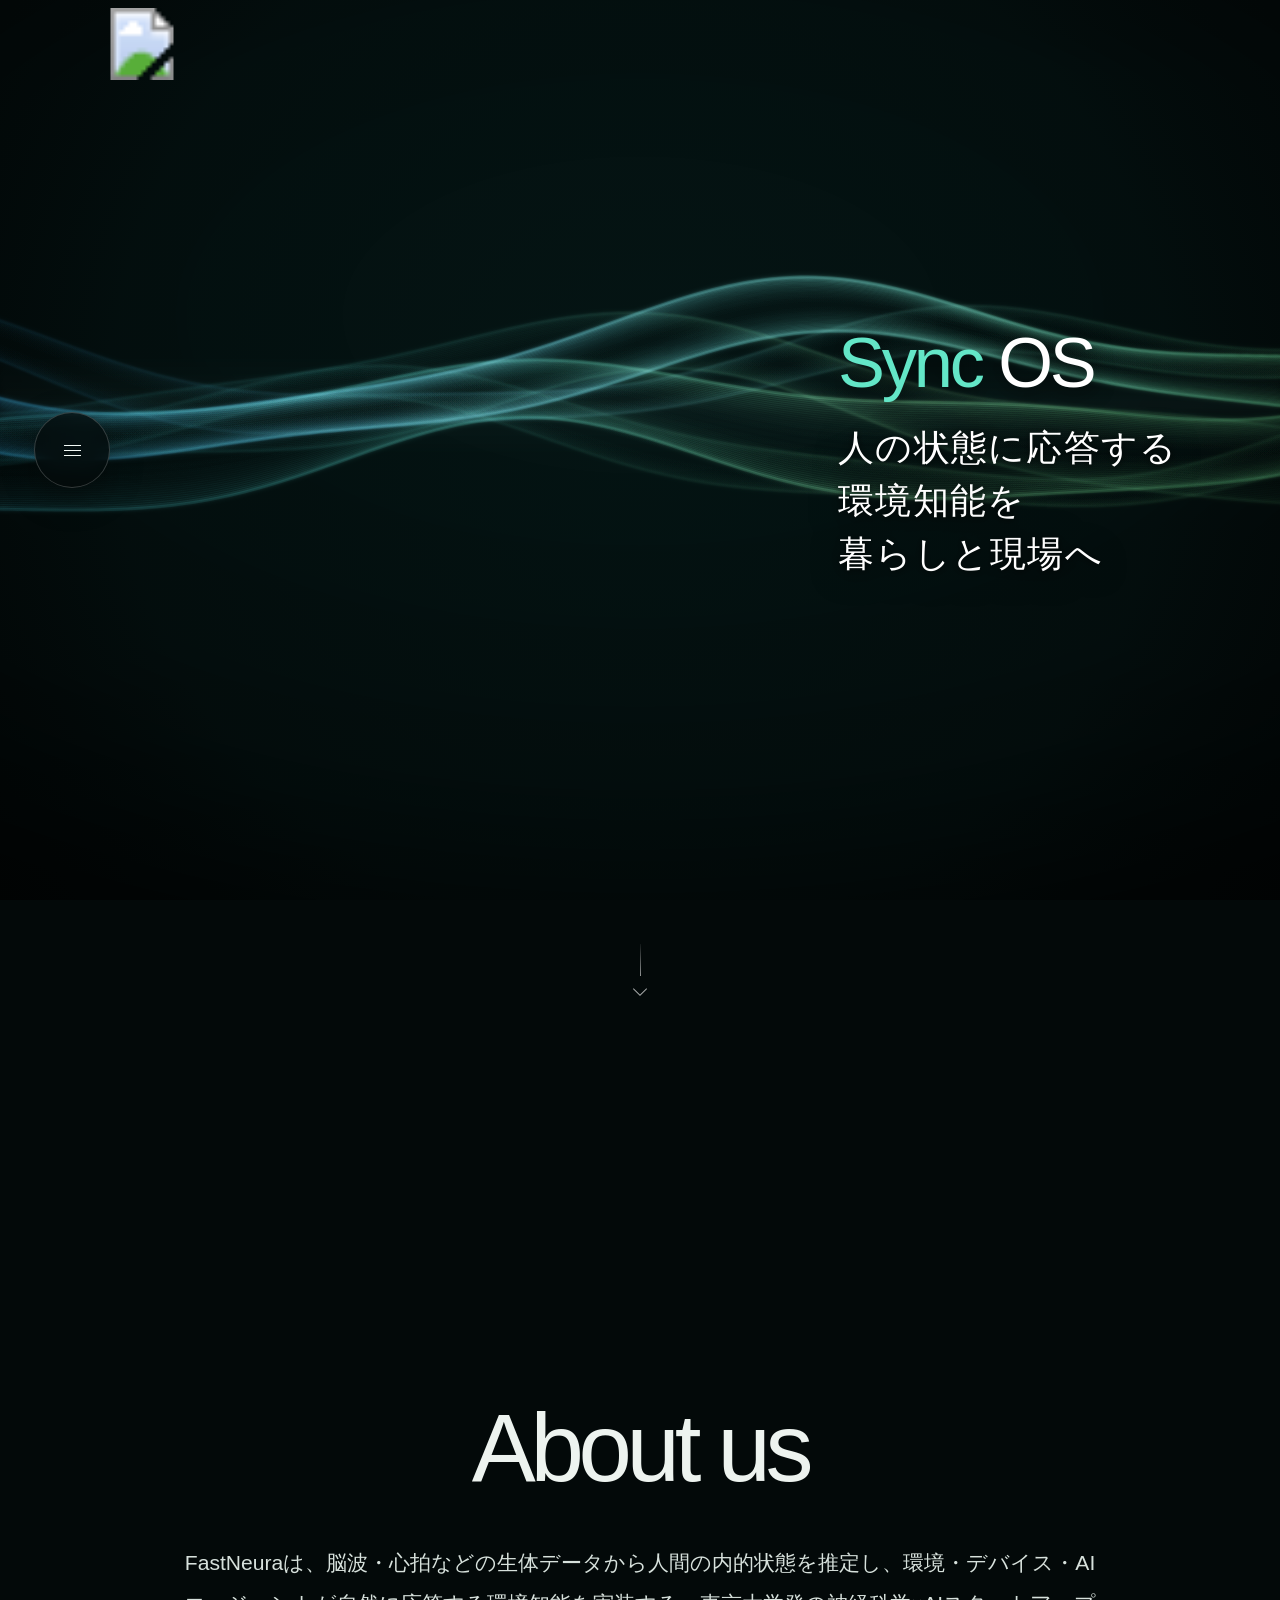
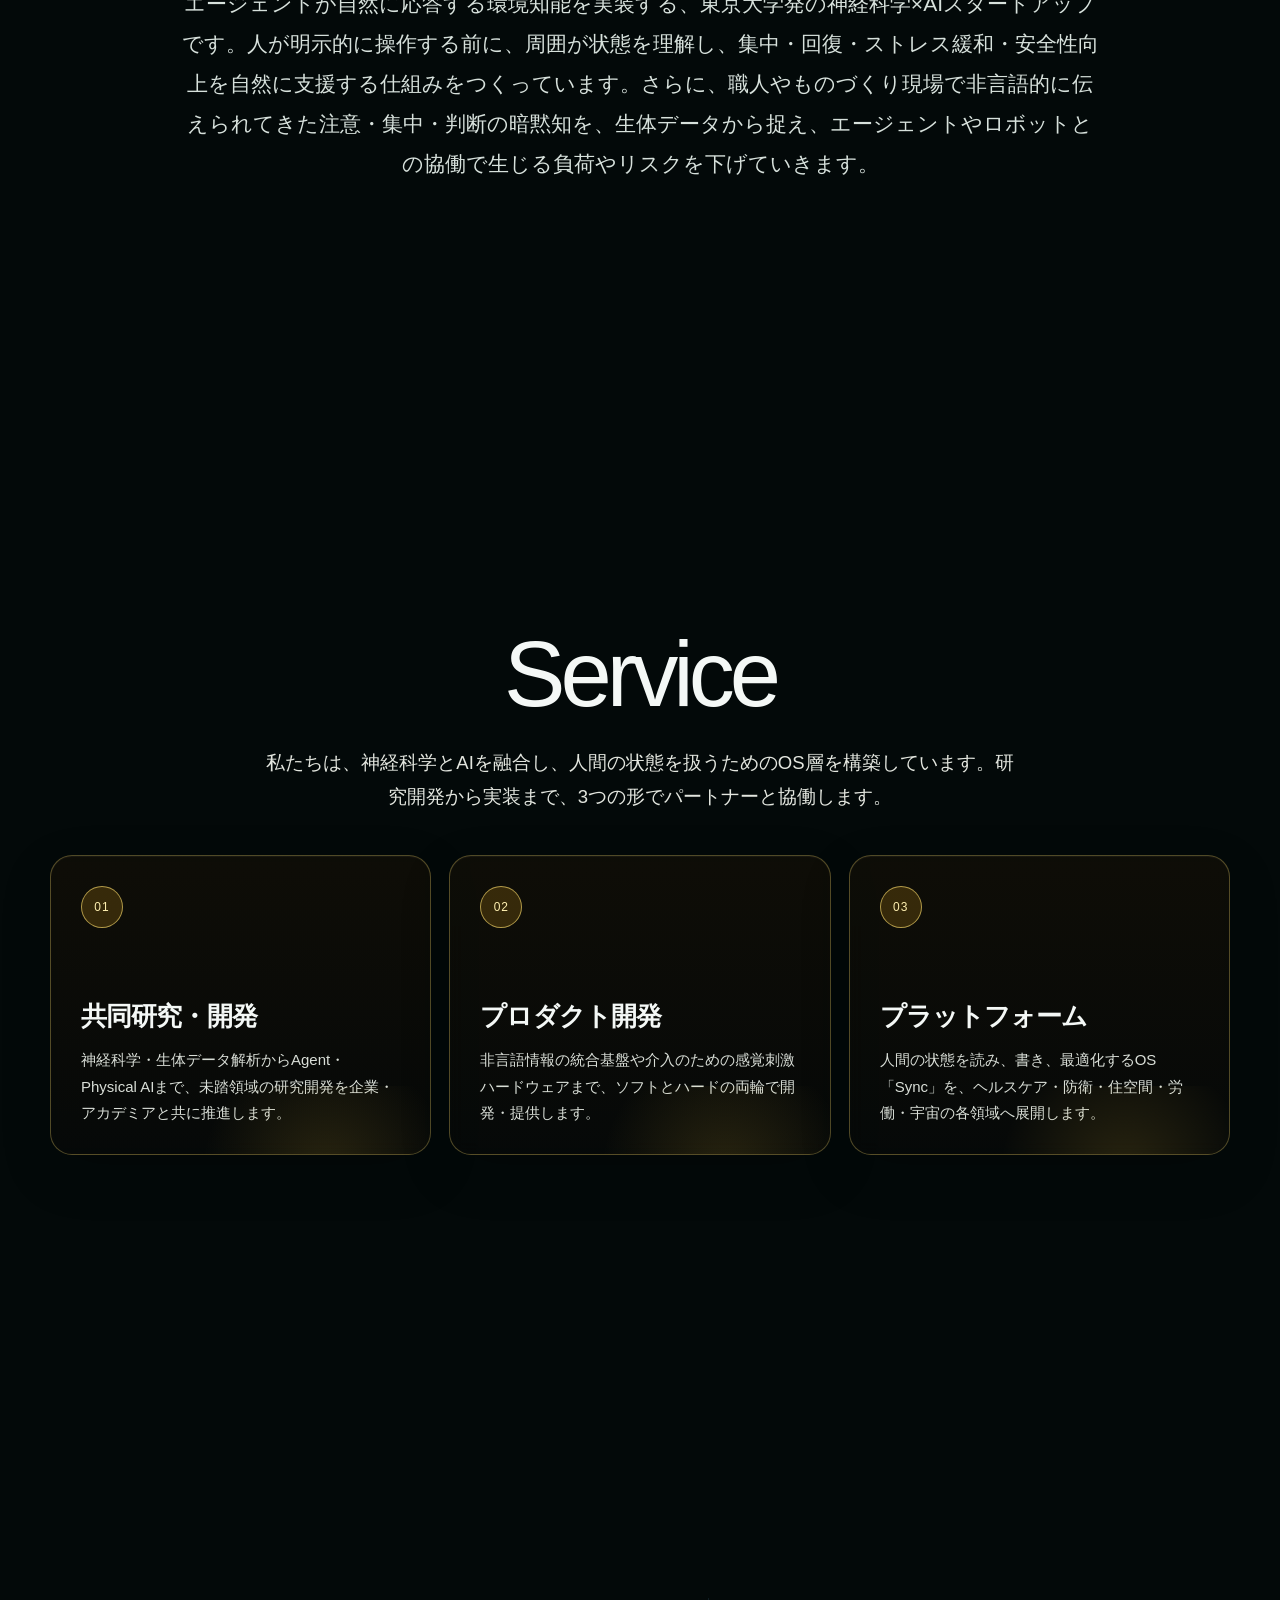
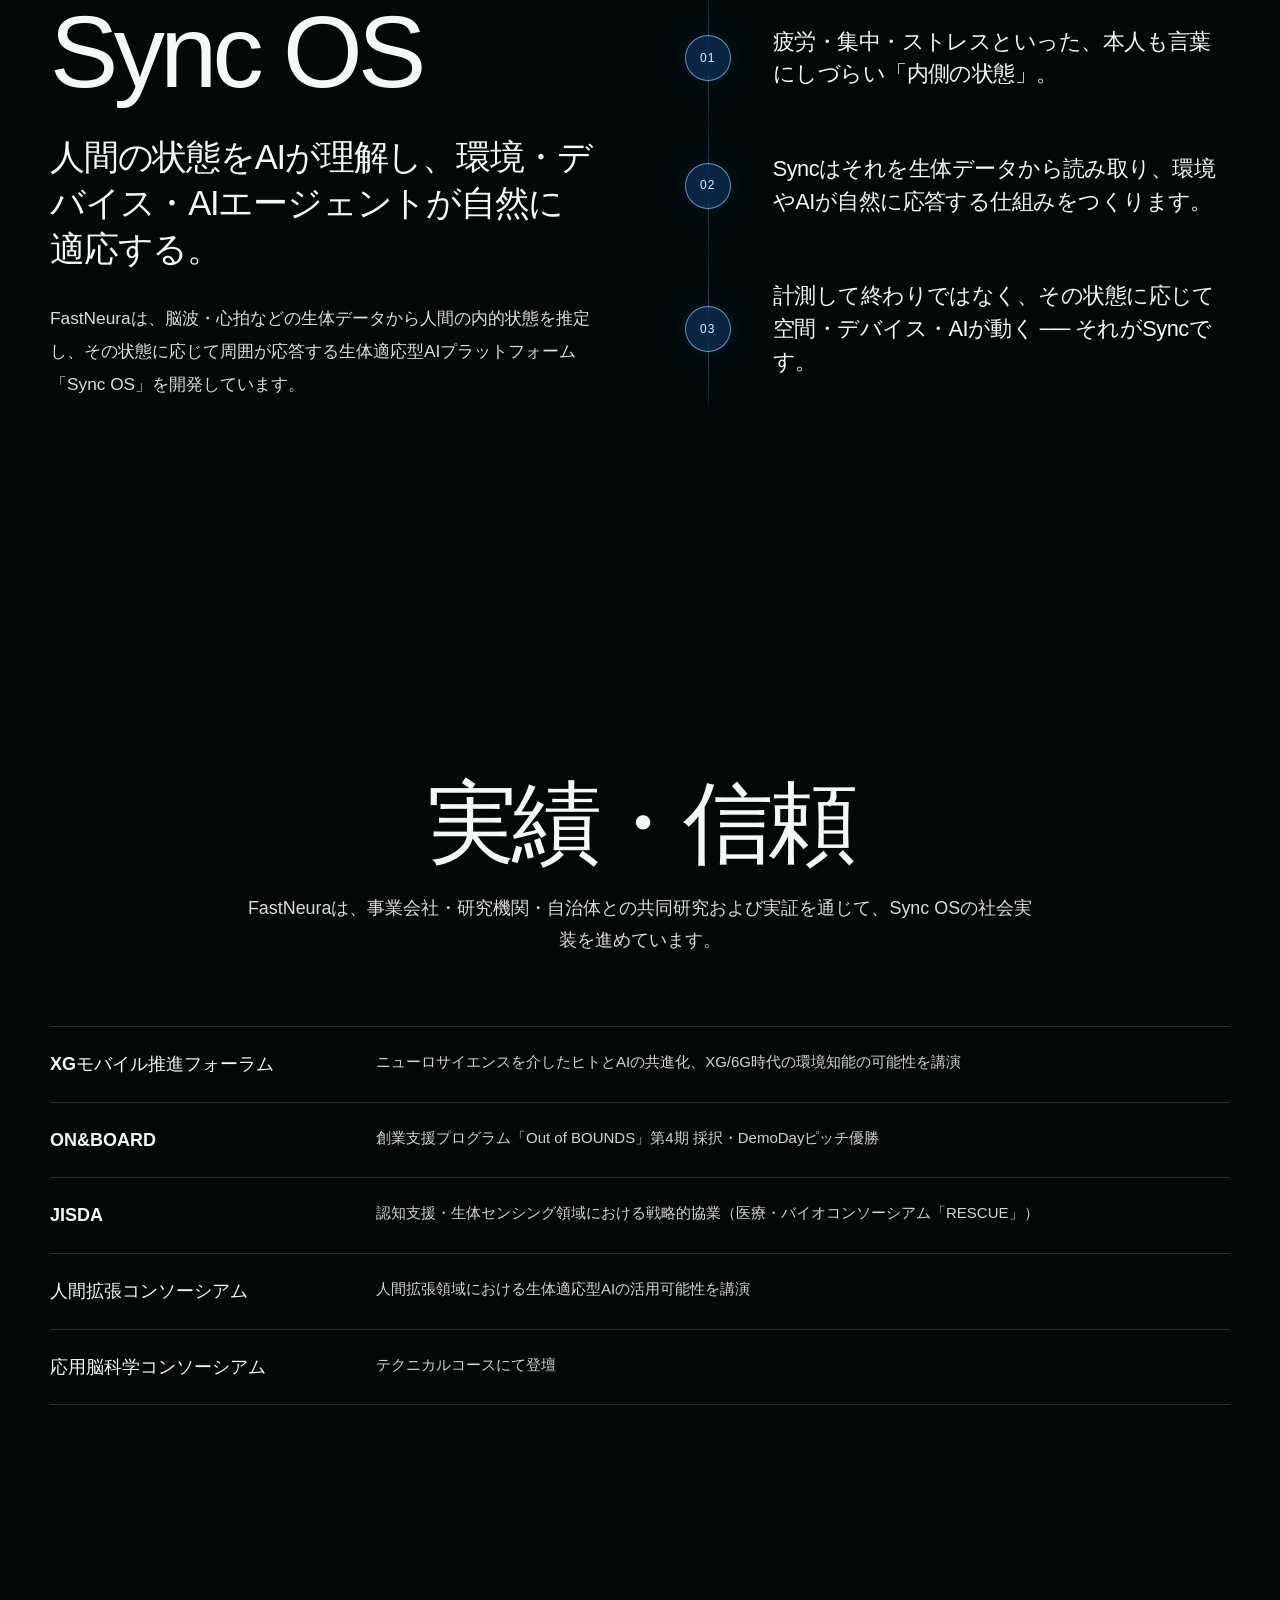
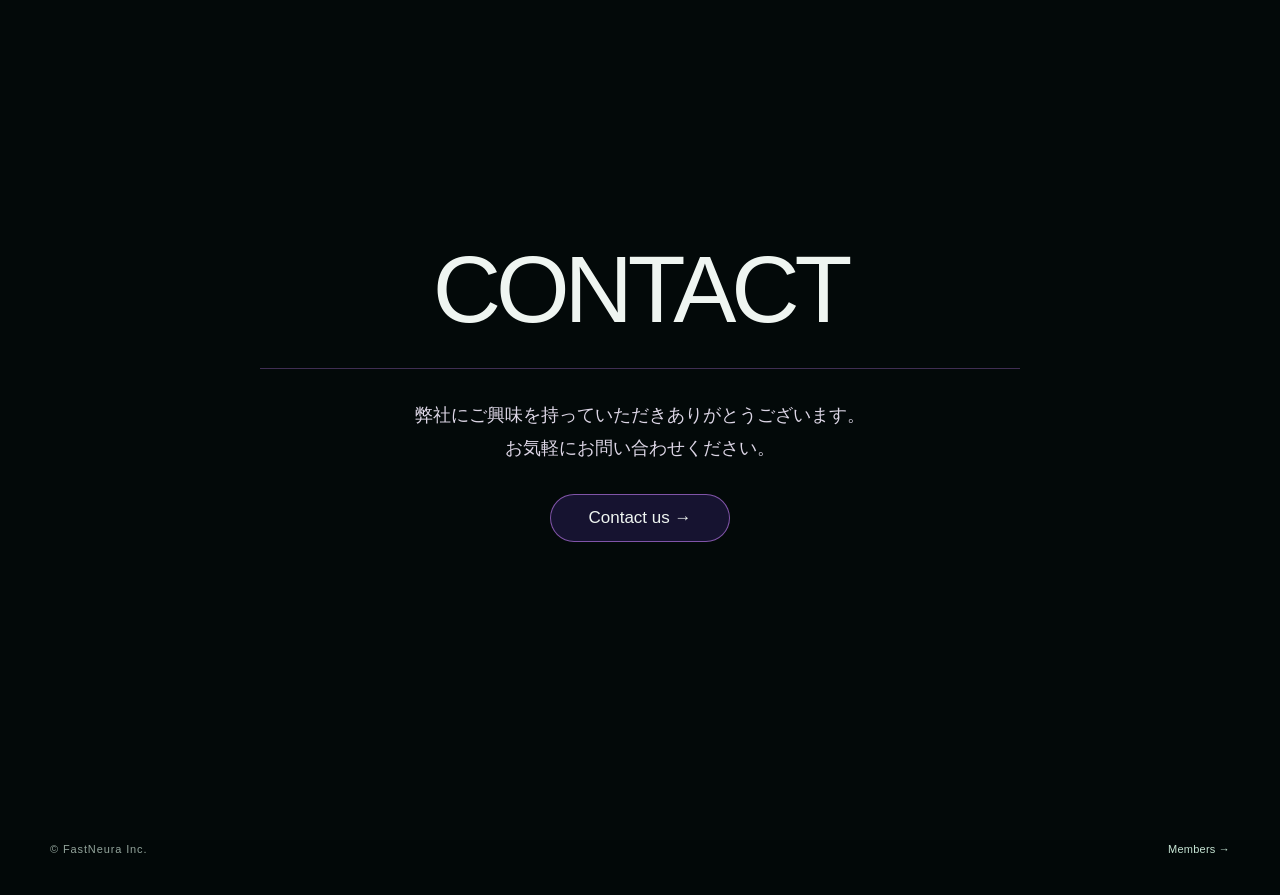
==== commit cdecfbdf: "Refresh root header logo asset" ====
--- a/index.html
+++ b/index.html
@@ -1 +1 @@
-<!doctype html><html lang="ja"><head><meta charset="utf-8"><meta name="viewport" content="width=device-width,initial-scale=1,viewport-fit=cover"><meta name="description" content="FastNeuraは、脳波・心拍などの生体データから人間の内的状態を推定し、その状態に応じて周囲が応答する生体適応型AIプラットフォーム『Sync OS』を開発しています。"><title>FastNeura - Cutting-Edge NeuroTech × AI Startup</title><link rel="stylesheet" href="style.css?v=20261106-2"><link rel="stylesheet" href="wave-theme.css?v=20260926-10"></head><body><header class="site-header"><a class="brand" href="#top">Fast<span>Neura</span></a><nav class="nav" aria-label="Primary"><a href="#about">About us</a><a href="#service">Service</a><a href="#sync">Sync OS</a><a href="#partners">Partners</a><a class="contact" href="#contact">Contact</a><a href="members.html">Member</a></nav></header><main><section class="hero" id="top"><canvas id="waves" aria-hidden="true"></canvas><div class="hero-vignette"></div><div class="hero-grain"></div><div class="wrap hero-inner"><div class="hero-kicker"><a href="#sync"><span class="hero-sync">Sync</span> OS</a></div><h1><span>人の状態に応答する</span><span><button class="hero-term" id="environmentIntelligenceButton" type="button" aria-haspopup="dialog" aria-controls="environmentIntelligenceModal">環境知能</button>を</span><span>暮らしと現場へ</span></h1><div class="scroll-cue" aria-hidden="true"><span></span></div></div></section><section class="about" id="about"><div class="wrap"><div class="section-head"><h2>About us</h2></div><p>FastNeuraは、脳波・心拍などの生体データから人間の内的状態を推定し、環境・デバイス・AIエージェントが自然に応答する環境知能を実装する、東京大学発の神経科学×AIスタートアップです。人が明示的に操作する前に、周囲が状態を理解し、集中・回復・ストレス緩和・安全性向上を自然に支援する仕組みをつくっています。さらに、職人やものづくり現場で非言語的に伝えられてきた注意・集中・判断の暗黙知を、生体データから捉え、エージェントやロボットとの協働で生じる負荷やリスクを下げていきます。</p></div></section><section class="service" id="service"><div class="wrap"><div class="section-head"><h2>Service</h2></div><p class="service-intro">私たちは、神経科学とAIを融合し、人間の状態を扱うためのOS層を構築しています。研究開発から実装まで、3つの形でパートナーと協働します。</p><div class="service-grid"><article class="service-card"><div class="num">01</div><h3>共同研究・開発</h3><p>神経科学・生体データ解析からAgent・Physical AIまで、未踏領域の研究開発を企業・アカデミアと共に推進します。</p></article><article class="service-card"><div class="num">02</div><h3>プロダクト開発</h3><p>非言語情報の統合基盤や介入のための感覚刺激ハードウェアまで、ソフトとハードの両輪で開発・提供します。</p></article><article class="service-card"><div class="num">03</div><h3>プラットフォーム</h3><p>人間の状態を読み、書き、最適化するOS「Sync」を、ヘルスケア・防衛・住空間・労働・宇宙の各領域へ展開します。</p></article></div></div></section><section class="sync-intro" id="sync"><div class="wrap"><p class="sync-title">Sync OS</p><div class="sync-copy"><h2>人間の状態をAIが理解し、環境・デバイス・AIエージェントが自然に適応する。</h2><p>FastNeuraは、脳波・心拍などの生体データから人間の内的状態を推定し、その状態に応じて周囲が応答する生体適応型AIプラットフォーム「Sync OS」を開発しています。</p></div></div></section><section class="principles"><div class="wrap"><div class="principle"><div class="num">01</div><p>疲労・集中・ストレスといった、本人も言葉にしづらい「内側の状態」。</p></div><div class="principle"><div class="num">02</div><p>Syncはそれを生体データから読み取り、環境やAIが自然に応答する仕組みをつくります。</p></div><div class="principle"><div class="num">03</div><p>計測して終わりではなく、その状態に応じて空間・デバイス・AIが動く ── それがSyncです。</p></div></div></section><section class="partners" id="partners"><div class="wrap"><div class="section-head"><div class="eyebrow">Partners</div><h2>実績・信頼</h2></div><p class="lead muted">FastNeuraは、事業会社・研究機関・自治体との共同研究および実証を通じて、Sync OSの社会実装を進めています。</p><div class="partners-list"><div class="partner"><strong>XGモバイル推進フォーラム</strong><span>ニューロサイエンスを介したヒトとAIの共進化、XG/6G時代の環境知能の可能性を講演</span></div><div class="partner"><strong>ON&amp;BOARD</strong><span>創業支援プログラム「Out of BOUNDS」第4期 採択・DemoDayピッチ優勝</span></div><div class="partner"><strong>JISDA</strong><span>認知支援・生体センシング領域における戦略的協業（医療・バイオコンソーシアム「RESCUE」）</span></div><div class="partner"><strong>人間拡張コンソーシアム</strong><span>人間拡張領域における生体適応型AIの活用可能性を講演</span></div><div class="partner"><strong>応用脳科学コンソーシアム</strong><span>テクニカルコースにて登壇</span></div></div></div></section><section class="contact-section" id="contact"><div class="wrap"><div class="eyebrow">CONTACT</div><h2>CONTACT</h2><div class="contact-row"><p>弊社にご興味を持っていただきありがとうございます。<br>お気軽にお問い合わせください。</p><a class="contact-link" href="mailto:contact@fastneura.com">Contact us →</a></div></div></section></main><footer class="site-footer"><div class="wrap">© FastNeura Inc. <a class="footer-members" href="members.html">Members →</a></div></footer><div class="modal-backdrop" id="environmentIntelligenceModal" role="dialog" aria-modal="true" aria-labelledby="environmentIntelligenceTitle" aria-hidden="true"><div class="modal" role="document"><div class="modal-head"><h2 id="environmentIntelligenceTitle">環境知能</h2><button class="modal-close" type="button" aria-label="閉じる">×</button></div><p>環境知能とは、人の状態や周囲の状況をセンシングし、その情報をもとに空間・デバイス・AIが適切に応答する仕組みです。FastNeuraでは、脳波・心拍などの生体情報から疲労・集中・ストレスなどの内的状態を推定し、人が明示的に操作する前に、環境そのものが自然に支援する世界を目指しています。</p></div></div><script src="wave.js?v=20260917-1"></script><script src="ui.js?v=20261030-8"></script></body></html>+<!doctype html><html lang="ja"><head><meta charset="utf-8"><meta name="viewport" content="width=device-width,initial-scale=1,viewport-fit=cover"><meta name="description" content="FastNeuraは、脳波・心拍などの生体データから人間の内的状態を推定し、その状態に応じて周囲が応答する生体適応型AIプラットフォーム『Sync OS』を開発しています。"><title>FastNeura - Cutting-Edge NeuroTech × AI Startup</title><link rel="stylesheet" href="style.css?v=20261106-3"><link rel="stylesheet" href="wave-theme.css?v=20260926-10"></head><body><header class="site-header"><a class="brand" href="#top">Fast<span>Neura</span></a><nav class="nav" aria-label="Primary"><a href="#about">About us</a><a href="#service">Service</a><a href="#sync">Sync OS</a><a href="#partners">Partners</a><a class="contact" href="#contact">Contact</a><a href="members.html">Member</a></nav></header><main><section class="hero" id="top"><canvas id="waves" aria-hidden="true"></canvas><div class="hero-vignette"></div><div class="hero-grain"></div><div class="wrap hero-inner"><div class="hero-kicker"><a href="#sync"><span class="hero-sync">Sync</span> OS</a></div><h1><span>人の状態に応答する</span><span><button class="hero-term" id="environmentIntelligenceButton" type="button" aria-haspopup="dialog" aria-controls="environmentIntelligenceModal">環境知能</button>を</span><span>暮らしと現場へ</span></h1><div class="scroll-cue" aria-hidden="true"><span></span></div></div></section><section class="about" id="about"><div class="wrap"><div class="section-head"><h2>About us</h2></div><p>FastNeuraは、脳波・心拍などの生体データから人間の内的状態を推定し、環境・デバイス・AIエージェントが自然に応答する環境知能を実装する、東京大学発の神経科学×AIスタートアップです。人が明示的に操作する前に、周囲が状態を理解し、集中・回復・ストレス緩和・安全性向上を自然に支援する仕組みをつくっています。さらに、職人やものづくり現場で非言語的に伝えられてきた注意・集中・判断の暗黙知を、生体データから捉え、エージェントやロボットとの協働で生じる負荷やリスクを下げていきます。</p></div></section><section class="service" id="service"><div class="wrap"><div class="section-head"><h2>Service</h2></div><p class="service-intro">私たちは、神経科学とAIを融合し、人間の状態を扱うためのOS層を構築しています。研究開発から実装まで、3つの形でパートナーと協働します。</p><div class="service-grid"><article class="service-card"><div class="num">01</div><h3>共同研究・開発</h3><p>神経科学・生体データ解析からAgent・Physical AIまで、未踏領域の研究開発を企業・アカデミアと共に推進します。</p></article><article class="service-card"><div class="num">02</div><h3>プロダクト開発</h3><p>非言語情報の統合基盤や介入のための感覚刺激ハードウェアまで、ソフトとハードの両輪で開発・提供します。</p></article><article class="service-card"><div class="num">03</div><h3>プラットフォーム</h3><p>人間の状態を読み、書き、最適化するOS「Sync」を、ヘルスケア・防衛・住空間・労働・宇宙の各領域へ展開します。</p></article></div></div></section><section class="sync-intro" id="sync"><div class="wrap"><p class="sync-title">Sync OS</p><div class="sync-copy"><h2>人間の状態をAIが理解し、環境・デバイス・AIエージェントが自然に適応する。</h2><p>FastNeuraは、脳波・心拍などの生体データから人間の内的状態を推定し、その状態に応じて周囲が応答する生体適応型AIプラットフォーム「Sync OS」を開発しています。</p></div></div></section><section class="principles"><div class="wrap"><div class="principle"><div class="num">01</div><p>疲労・集中・ストレスといった、本人も言葉にしづらい「内側の状態」。</p></div><div class="principle"><div class="num">02</div><p>Syncはそれを生体データから読み取り、環境やAIが自然に応答する仕組みをつくります。</p></div><div class="principle"><div class="num">03</div><p>計測して終わりではなく、その状態に応じて空間・デバイス・AIが動く ── それがSyncです。</p></div></div></section><section class="partners" id="partners"><div class="wrap"><div class="section-head"><div class="eyebrow">Partners</div><h2>実績・信頼</h2></div><p class="lead muted">FastNeuraは、事業会社・研究機関・自治体との共同研究および実証を通じて、Sync OSの社会実装を進めています。</p><div class="partners-list"><div class="partner"><strong>XGモバイル推進フォーラム</strong><span>ニューロサイエンスを介したヒトとAIの共進化、XG/6G時代の環境知能の可能性を講演</span></div><div class="partner"><strong>ON&amp;BOARD</strong><span>創業支援プログラム「Out of BOUNDS」第4期 採択・DemoDayピッチ優勝</span></div><div class="partner"><strong>JISDA</strong><span>認知支援・生体センシング領域における戦略的協業（医療・バイオコンソーシアム「RESCUE」）</span></div><div class="partner"><strong>人間拡張コンソーシアム</strong><span>人間拡張領域における生体適応型AIの活用可能性を講演</span></div><div class="partner"><strong>応用脳科学コンソーシアム</strong><span>テクニカルコースにて登壇</span></div></div></div></section><section class="contact-section" id="contact"><div class="wrap"><div class="eyebrow">CONTACT</div><h2>CONTACT</h2><div class="contact-row"><p>弊社にご興味を持っていただきありがとうございます。<br>お気軽にお問い合わせください。</p><a class="contact-link" href="mailto:contact@fastneura.com">Contact us →</a></div></div></section></main><footer class="site-footer"><div class="wrap">© FastNeura Inc. <a class="footer-members" href="members.html">Members →</a></div></footer><div class="modal-backdrop" id="environmentIntelligenceModal" role="dialog" aria-modal="true" aria-labelledby="environmentIntelligenceTitle" aria-hidden="true"><div class="modal" role="document"><div class="modal-head"><h2 id="environmentIntelligenceTitle">環境知能</h2><button class="modal-close" type="button" aria-label="閉じる">×</button></div><p>環境知能とは、人の状態や周囲の状況をセンシングし、その情報をもとに空間・デバイス・AIが適切に応答する仕組みです。FastNeuraでは、脳波・心拍などの生体情報から疲労・集中・ストレスなどの内的状態を推定し、人が明示的に操作する前に、環境そのものが自然に支援する世界を目指しています。</p></div></div><script src="wave.js?v=20260917-1"></script><script src="ui.js?v=20261030-8"></script></body></html>
--- a/style.css
+++ b/style.css
@@ -1,4 +1,4 @@
-:root{--bg:#f4f5f2;--ink:#101612;--muted:#6d7971;--line:#d7ddd8;--green:#78e1ad;--dark:#030909;--max:1180px;font-family:Inter,-apple-system,BlinkMacSystemFont,"Segoe UI","Helvetica Neue",Arial,"Noto Sans JP",sans-serif}*{box-sizing:border-box}html{scroll-behavior:smooth;scroll-snap-type:y mandatory;scroll-padding:0}body{margin:0;background:var(--bg);color:var(--ink);line-height:1.7;overscroll-behavior-y:none}a{color:inherit;text-decoration:none}.wrap{width:min(calc(100% - 48px),var(--max));margin-inline:auto}.site-header{position:absolute;inset:0 0 auto;z-index:20;min-height:88px;display:flex;align-items:center;justify-content:space-between;padding:0 max(24px,calc((100vw - var(--max))/2));color:#effaf4}.brand{display:flex;align-items:center;width:184px;height:72px;font-size:0;line-height:0;background:url("assets/fastneura-logo.svg") center/contain no-repeat}.brand span{display:none}.nav{display:none}.desktop-orbit-nav{position:fixed;left:34px;top:50%;z-index:45;width:76px;height:76px;transform:translateY(-50%)}.orbit-toggle,.orbit-link{position:absolute;left:0;top:0;width:76px;height:76px;border-radius:50%;display:flex;align-items:center;justify-content:center;border:1px solid #ffffff32;background:rgba(3,9,9,.72);backdrop-filter:blur(14px);-webkit-backdrop-filter:blur(14px);color:#f3faf6;box-shadow:0 10px 35px #0005;transition:transform .42s cubic-bezier(.22,.8,.2,1),opacity .3s ease,background .25s ease,border-color .25s ease}.orbit-toggle{z-index:6;cursor:default}.orbit-toggle::before,.orbit-toggle::after,.orbit-toggle span{content:"";position:absolute;width:17px;height:1px;background:#f3faf6;transition:transform .3s ease}.orbit-toggle::before{transform:translateY(-5px)}.orbit-toggle::after{transform:translateY(5px)}.orbit-toggle span{transform:none}.orbit-link{opacity:0;pointer-events:none;font-size:11px;font-weight:500;line-height:1.15;text-align:center;letter-spacing:.015em;padding:10px}.desktop-orbit-nav:hover .orbit-link,.desktop-orbit-nav:focus-within .orbit-link{opacity:1;pointer-events:auto}.desktop-orbit-nav:hover .orbit-toggle,.desktop-orbit-nav:focus-within .orbit-toggle{background:rgba(9,23,18,.88);border-color:#ffffff52}.desktop-orbit-nav:hover .orbit-toggle::before,.desktop-orbit-nav:focus-within .orbit-toggle::before{transform:rotate(45deg)}.desktop-orbit-nav:hover .orbit-toggle::after,.desktop-orbit-nav:focus-within .orbit-toggle::after{transform:rotate(-45deg)}.desktop-orbit-nav:hover .orbit-toggle span,.desktop-orbit-nav:focus-within .orbit-toggle span{opacity:0}.desktop-orbit-nav:hover .orbit-link:hover,.desktop-orbit-nav:focus-within .orbit-link:focus-visible{background:rgba(21,48,37,.94);border-color:#8ee9ba}.orbit-link:nth-of-type(1){transform:translate(0,0) scale(.7)}.orbit-link:nth-of-type(2){transform:translate(0,0) scale(.7)}.orbit-link:nth-of-type(3){transform:translate(0,0) scale(.7)}.orbit-link:nth-of-type(4){transform:translate(0,0) scale(.7)}.orbit-link:nth-of-type(5){transform:translate(0,0) scale(.7)}.desktop-orbit-nav:hover .orbit-link:nth-of-type(1),.desktop-orbit-nav:focus-within .orbit-link:nth-of-type(1){transform:translate(88px,-150px) scale(1)}.desktop-orbit-nav:hover .orbit-link:nth-of-type(2),.desktop-orbit-nav:focus-within .orbit-link:nth-of-type(2){transform:translate(138px,-80px) scale(1)}.desktop-orbit-nav:hover .orbit-link:nth-of-type(3),.desktop-orbit-nav:focus-within .orbit-link:nth-of-type(3){transform:translate(158px,0) scale(1)}.desktop-orbit-nav:hover .orbit-link:nth-of-type(4),.desktop-orbit-nav:focus-within .orbit-link:nth-of-type(4){transform:translate(138px,80px) scale(1)}.desktop-orbit-nav:hover .orbit-link:nth-of-type(5),.desktop-orbit-nav:focus-within .orbit-link:nth-of-type(5){transform:translate(88px,150px) scale(1)}.mobile-menu-toggle,.mobile-menu-panel{display:none}.hero{position:relative;min-height:100svh;background:var(--dark);color:white;overflow:hidden}#waves{position:absolute;inset:0;width:100%;height:100%;display:block}.hero-vignette{position:absolute;inset:0;pointer-events:none;background:radial-gradient(ellipse 95% 72% at 50% 35%,transparent 24%,rgba(0,0,0,.22) 72%,rgba(0,0,0,.58) 100%)}.hero-grain{position:absolute;inset:0;pointer-events:none;opacity:.10}.hero-inner{position:relative;z-index:2;min-height:100svh;display:flex;flex-direction:column;justify-content:center;align-items:flex-end;padding:120px 0 80px}.hero-kicker{width:min(42vw,520px);font-family:"Avenir Next","Helvetica Neue",Helvetica,"Segoe UI",Arial,sans-serif;font-size:clamp(52px,5.5vw,88px);font-weight:300;line-height:.96;letter-spacing:-.045em;color:#fff;margin-bottom:24px;text-align:left;white-space:nowrap;text-shadow:0 3px 20px #000b;transform:translate(clamp(80px,10vw,180px),-15svh);font-kerning:normal;font-feature-settings:"kern" 1}.hero-kicker a{display:inline-block;cursor:pointer;border-bottom:1px solid transparent}.hero-kicker a:hover,.hero-kicker a:focus-visible{border-color:#ffffffaa}.hero-sync{color:#63e6c7}.hero h1{margin:0;width:min(42vw,520px);color:#fff;font-family:"Hiragino Mincho ProN","Hiragino Mincho Pro","Yu Mincho","YuMincho","Noto Serif JP",serif;font-size:clamp(24px,2.8vw,45px);font-weight:500;letter-spacing:.035em;line-height:1.48;text-align:left;text-shadow:0 4px 30px #000c,0 1px 6px #000a;transform:translate(clamp(80px,10vw,180px),-15svh)}.hero h1 span{display:block;white-space:nowrap}.hero-term{display:inline;font:inherit;font-family:inherit;font-size:inherit;font-weight:inherit;line-height:inherit;letter-spacing:inherit;color:inherit;text-shadow:inherit;background:transparent;border:0;padding:0;margin:0;cursor:pointer;vertical-align:baseline;appearance:none;-webkit-appearance:none}.hero-term:hover{color:inherit}.hero-term:focus-visible{outline:1px solid #ffffffaa;outline-offset:4px;border-radius:2px}.hero-bottom{position:absolute;left:0;right:0;bottom:52px;display:flex;justify-content:space-between;gap:32px;align-items:end;border-top:1px solid #ffffff28;padding-top:20px}.hero-bottom p{margin:0;max-width:720px;color:#d4e1db;font-size:clamp(14px,1.5vw,18px)}.scroll{font-size:10px;letter-spacing:.12em;color:#95aaa0;white-space:nowrap}.modal-backdrop{position:fixed;inset:0;z-index:100;background:#020706cc;display:none;align-items:center;justify-content:center;padding:24px}.modal-backdrop.open{display:flex}.modal{width:min(560px,100%);background:#0a1310;color:#edf5f1;border:1px solid #ffffff2b;border-radius:18px;padding:32px;box-shadow:0 24px 80px #000b}.modal-head{display:flex;align-items:center;justify-content:space-between;gap:20px;margin-bottom:18px}.modal h2{font-family:"Hiragino Mincho ProN","Yu Mincho",serif;font-size:32px;letter-spacing:.04em}.modal p{margin:0;color:#c8d6cf;font-size:16px;line-height:1.9}.modal-close{width:42px;height:42px;border-radius:50%;border:1px solid #ffffff36;background:transparent;color:#fff;font-size:22px;cursor:pointer}main>section{min-height:100svh;scroll-snap-align:start;scroll-snap-stop:always}section{padding:120px 0}.section-head{display:grid;grid-template-columns:180px 1fr;gap:44px;margin-bottom:64px}.eyebrow{font-size:12px;letter-spacing:.14em;text-transform:uppercase;color:var(--muted)}h2{margin:0;font-size:clamp(34px,5vw,68px);line-height:1.08;letter-spacing:-.05em;font-weight:500}.lead{font-size:clamp(18px,2vw,27px);line-height:1.7;max-width:950px;margin:0}.muted{color:var(--muted)}.sync-intro{background:#fff}.sync-title{font-size:clamp(56px,10vw,140px);line-height:.9;letter-spacing:-.075em;margin:0 0 60px;font-weight:520}.sync-copy{display:grid;grid-template-columns:1fr 1fr;gap:80px;align-items:start}.sync-copy h2{font-size:clamp(30px,4.2vw,58px)}.sync-copy p{font-size:18px;margin:0;color:#4e5a53}.principles{padding-top:20px;background:#fff}.principle{display:grid;grid-template-columns:100px 1fr;gap:34px;padding:38px 0;border-top:1px solid var(--line)}.principle:last-child{border-bottom:1px solid var(--line)}.num{font-size:14px;color:#7a8a80;letter-spacing:.08em}.principle p{margin:0;font-size:clamp(22px,3vw,40px);line-height:1.45;letter-spacing:-.03em;max-width:1000px}.about{background:#101713;color:#edf3ef}.about .eyebrow,.about .muted{color:#92a398}.about p{font-size:clamp(18px,2vw,27px);line-height:1.9;margin:0;max-width:1000px;color:#d1dbd5}.service{background:#e9ede9}.service-intro{max-width:820px;margin:24px 0 70px;font-size:18px;color:#556159}.service-grid{display:grid;grid-template-columns:repeat(3,1fr);gap:1px;background:#cfd7d1;border:1px solid #cfd7d1}.service-card{background:#f7f8f6;padding:40px;min-height:340px;display:flex;flex-direction:column}.service-card .num{margin-bottom:auto}.service-card h3{font-size:28px;margin:52px 0 16px;letter-spacing:-.035em}.service-card p{margin:0;color:#637067}.partners{background:#fff}.partners-list{margin-top:58px;border-top:1px solid var(--line)}.partner{display:grid;grid-template-columns:280px 1fr;gap:46px;padding:26px 0;border-bottom:1px solid var(--line)}.partner strong{font-size:18px;font-weight:550}.partner span{color:#5f6c64}.contact-section{background:#08100c;color:#eff5f1;padding:120px 0 70px}.contact-section h2{font-size:clamp(56px,10vw,138px);margin-bottom:30px}.contact-row{display:flex;justify-content:space-between;gap:30px;align-items:end;border-top:1px solid #ffffff25;padding-top:28px}.contact-row p{margin:0;color:#afbeb6}.contact-link{font-size:22px;border-bottom:1px solid #9bdab9;padding-bottom:4px}.site-footer{background:#08100c;color:#6f8278;padding:0 0 36px;font-size:11px;letter-spacing:.08em;scroll-snap-align:end}@media(max-width:900px){.brand{width:156px;height:62px}.desktop-orbit-nav{display:none}.site-header{position:absolute;min-height:80px;padding:0 18px}.mobile-menu-toggle{display:flex;width:44px;height:44px;border-radius:50%;border:1px solid #ffffff38;background:#07100dcc;color:#fff;align-items:center;justify-content:center;position:relative;z-index:52}.mobile-menu-toggle::before,.mobile-menu-toggle::after,.mobile-menu-toggle span{content:"";position:absolute;width:17px;height:1px;background:#fff;transition:transform .25s ease,opacity .25s ease}.mobile-menu-toggle::before{transform:translateY(-5px)}.mobile-menu-toggle::after{transform:translateY(5px)}.mobile-menu-toggle.is-open::before{transform:rotate(45deg)}.mobile-menu-toggle.is-open::after{transform:rotate(-45deg)}.mobile-menu-toggle.is-open span{opacity:0}.mobile-menu-panel{display:flex;position:fixed;z-index:50;left:14px;right:14px;top:70px;flex-direction:column;background:#07100df2;color:#f4faf6;border:1px solid #ffffff28;border-radius:18px;padding:14px;backdrop-filter:blur(18px);-webkit-backdrop-filter:blur(18px);opacity:0;transform:translateY(-10px);pointer-events:none;transition:opacity .24s ease,transform .24s ease}.mobile-menu-panel.open{opacity:1;transform:translateY(0);pointer-events:auto}.mobile-menu-panel a{padding:14px 12px;border-bottom:1px solid #ffffff18;font-size:14px}.mobile-menu-panel a:last-child{border-bottom:0}}@media(max-width:600px){.wrap{width:min(calc(100% - 32px),var(--max))}.hero-inner{align-items:flex-start;padding-top:110px;padding-bottom:120px}.hero-kicker,.hero h1{width:100%;transform:translateY(-10svh)}.hero-kicker{font-size:clamp(42px,13vw,62px);text-align:left;letter-spacing:-.035em}.hero h1{font-size:clamp(24px,6.2vw,34px);line-height:1.55}.hero h1 span{white-space:normal}.hero-bottom{bottom:34px;align-items:start;flex-direction:column;gap:10px}.modal{padding:24px}.modal h2{font-size:27px}section{padding:84px 0}.section-head{grid-template-columns:1fr;gap:16px;margin-bottom:42px}.sync-copy{grid-template-columns:1fr;gap:28px}.principle{grid-template-columns:56px 1fr;gap:18px}.service-grid{grid-template-columns:1fr}.service-card{min-height:auto}.service-card .num{margin-bottom:36px}.partner{grid-template-columns:1fr;gap:8px}.contact-row{flex-direction:column;align-items:flex-start}}
+:root{--bg:#f4f5f2;--ink:#101612;--muted:#6d7971;--line:#d7ddd8;--green:#78e1ad;--dark:#030909;--max:1180px;font-family:Inter,-apple-system,BlinkMacSystemFont,"Segoe UI","Helvetica Neue",Arial,"Noto Sans JP",sans-serif}*{box-sizing:border-box}html{scroll-behavior:smooth;scroll-snap-type:y mandatory;scroll-padding:0}body{margin:0;background:var(--bg);color:var(--ink);line-height:1.7;overscroll-behavior-y:none}a{color:inherit;text-decoration:none}.wrap{width:min(calc(100% - 48px),var(--max));margin-inline:auto}.site-header{position:absolute;inset:0 0 auto;z-index:20;min-height:88px;display:flex;align-items:center;justify-content:space-between;padding:0 max(24px,calc((100vw - var(--max))/2));color:#effaf4}.brand{display:flex;align-items:center;width:184px;height:72px;font-size:0;line-height:0;background:url("fastneura-logo.svg") center/contain no-repeat}.brand span{display:none}.nav{display:none}.desktop-orbit-nav{position:fixed;left:34px;top:50%;z-index:45;width:76px;height:76px;transform:translateY(-50%)}.orbit-toggle,.orbit-link{position:absolute;left:0;top:0;width:76px;height:76px;border-radius:50%;display:flex;align-items:center;justify-content:center;border:1px solid #ffffff32;background:rgba(3,9,9,.72);backdrop-filter:blur(14px);-webkit-backdrop-filter:blur(14px);color:#f3faf6;box-shadow:0 10px 35px #0005;transition:transform .42s cubic-bezier(.22,.8,.2,1),opacity .3s ease,background .25s ease,border-color .25s ease}.orbit-toggle{z-index:6;cursor:default}.orbit-toggle::before,.orbit-toggle::after,.orbit-toggle span{content:"";position:absolute;width:17px;height:1px;background:#f3faf6;transition:transform .3s ease}.orbit-toggle::before{transform:translateY(-5px)}.orbit-toggle::after{transform:translateY(5px)}.orbit-toggle span{transform:none}.orbit-link{opacity:0;pointer-events:none;font-size:11px;font-weight:500;line-height:1.15;text-align:center;letter-spacing:.015em;padding:10px}.desktop-orbit-nav:hover .orbit-link,.desktop-orbit-nav:focus-within .orbit-link{opacity:1;pointer-events:auto}.desktop-orbit-nav:hover .orbit-toggle,.desktop-orbit-nav:focus-within .orbit-toggle{background:rgba(9,23,18,.88);border-color:#ffffff52}.desktop-orbit-nav:hover .orbit-toggle::before,.desktop-orbit-nav:focus-within .orbit-toggle::before{transform:rotate(45deg)}.desktop-orbit-nav:hover .orbit-toggle::after,.desktop-orbit-nav:focus-within .orbit-toggle::after{transform:rotate(-45deg)}.desktop-orbit-nav:hover .orbit-toggle span,.desktop-orbit-nav:focus-within .orbit-toggle span{opacity:0}.desktop-orbit-nav:hover .orbit-link:hover,.desktop-orbit-nav:focus-within .orbit-link:focus-visible{background:rgba(21,48,37,.94);border-color:#8ee9ba}.orbit-link:nth-of-type(1){transform:translate(0,0) scale(.7)}.orbit-link:nth-of-type(2){transform:translate(0,0) scale(.7)}.orbit-link:nth-of-type(3){transform:translate(0,0) scale(.7)}.orbit-link:nth-of-type(4){transform:translate(0,0) scale(.7)}.orbit-link:nth-of-type(5){transform:translate(0,0) scale(.7)}.desktop-orbit-nav:hover .orbit-link:nth-of-type(1),.desktop-orbit-nav:focus-within .orbit-link:nth-of-type(1){transform:translate(88px,-150px) scale(1)}.desktop-orbit-nav:hover .orbit-link:nth-of-type(2),.desktop-orbit-nav:focus-within .orbit-link:nth-of-type(2){transform:translate(138px,-80px) scale(1)}.desktop-orbit-nav:hover .orbit-link:nth-of-type(3),.desktop-orbit-nav:focus-within .orbit-link:nth-of-type(3){transform:translate(158px,0) scale(1)}.desktop-orbit-nav:hover .orbit-link:nth-of-type(4),.desktop-orbit-nav:focus-within .orbit-link:nth-of-type(4){transform:translate(138px,80px) scale(1)}.desktop-orbit-nav:hover .orbit-link:nth-of-type(5),.desktop-orbit-nav:focus-within .orbit-link:nth-of-type(5){transform:translate(88px,150px) scale(1)}.mobile-menu-toggle,.mobile-menu-panel{display:none}.hero{position:relative;min-height:100svh;background:var(--dark);color:white;overflow:hidden}#waves{position:absolute;inset:0;width:100%;height:100%;display:block}.hero-vignette{position:absolute;inset:0;pointer-events:none;background:radial-gradient(ellipse 95% 72% at 50% 35%,transparent 24%,rgba(0,0,0,.22) 72%,rgba(0,0,0,.58) 100%)}.hero-grain{position:absolute;inset:0;pointer-events:none;opacity:.10}.hero-inner{position:relative;z-index:2;min-height:100svh;display:flex;flex-direction:column;justify-content:center;align-items:flex-end;padding:120px 0 80px}.hero-kicker{width:min(42vw,520px);font-family:"Avenir Next","Helvetica Neue",Helvetica,"Segoe UI",Arial,sans-serif;font-size:clamp(52px,5.5vw,88px);font-weight:300;line-height:.96;letter-spacing:-.045em;color:#fff;margin-bottom:24px;text-align:left;white-space:nowrap;text-shadow:0 3px 20px #000b;transform:translate(clamp(80px,10vw,180px),-15svh);font-kerning:normal;font-feature-settings:"kern" 1}.hero-kicker a{display:inline-block;cursor:pointer;border-bottom:1px solid transparent}.hero-kicker a:hover,.hero-kicker a:focus-visible{border-color:#ffffffaa}.hero-sync{color:#63e6c7}.hero h1{margin:0;width:min(42vw,520px);color:#fff;font-family:"Hiragino Mincho ProN","Hiragino Mincho Pro","Yu Mincho","YuMincho","Noto Serif JP",serif;font-size:clamp(24px,2.8vw,45px);font-weight:500;letter-spacing:.035em;line-height:1.48;text-align:left;text-shadow:0 4px 30px #000c,0 1px 6px #000a;transform:translate(clamp(80px,10vw,180px),-15svh)}.hero h1 span{display:block;white-space:nowrap}.hero-term{display:inline;font:inherit;font-family:inherit;font-size:inherit;font-weight:inherit;line-height:inherit;letter-spacing:inherit;color:inherit;text-shadow:inherit;background:transparent;border:0;padding:0;margin:0;cursor:pointer;vertical-align:baseline;appearance:none;-webkit-appearance:none}.hero-term:hover{color:inherit}.hero-term:focus-visible{outline:1px solid #ffffffaa;outline-offset:4px;border-radius:2px}.hero-bottom{position:absolute;left:0;right:0;bottom:52px;display:flex;justify-content:space-between;gap:32px;align-items:end;border-top:1px solid #ffffff28;padding-top:20px}.hero-bottom p{margin:0;max-width:720px;color:#d4e1db;font-size:clamp(14px,1.5vw,18px)}.scroll{font-size:10px;letter-spacing:.12em;color:#95aaa0;white-space:nowrap}.modal-backdrop{position:fixed;inset:0;z-index:100;background:#020706cc;display:none;align-items:center;justify-content:center;padding:24px}.modal-backdrop.open{display:flex}.modal{width:min(560px,100%);background:#0a1310;color:#edf5f1;border:1px solid #ffffff2b;border-radius:18px;padding:32px;box-shadow:0 24px 80px #000b}.modal-head{display:flex;align-items:center;justify-content:space-between;gap:20px;margin-bottom:18px}.modal h2{font-family:"Hiragino Mincho ProN","Yu Mincho",serif;font-size:32px;letter-spacing:.04em}.modal p{margin:0;color:#c8d6cf;font-size:16px;line-height:1.9}.modal-close{width:42px;height:42px;border-radius:50%;border:1px solid #ffffff36;background:transparent;color:#fff;font-size:22px;cursor:pointer}main>section{min-height:100svh;scroll-snap-align:start;scroll-snap-stop:always}section{padding:120px 0}.section-head{display:grid;grid-template-columns:180px 1fr;gap:44px;margin-bottom:64px}.eyebrow{font-size:12px;letter-spacing:.14em;text-transform:uppercase;color:var(--muted)}h2{margin:0;font-size:clamp(34px,5vw,68px);line-height:1.08;letter-spacing:-.05em;font-weight:500}.lead{font-size:clamp(18px,2vw,27px);line-height:1.7;max-width:950px;margin:0}.muted{color:var(--muted)}.sync-intro{background:#fff}.sync-title{font-size:clamp(56px,10vw,140px);line-height:.9;letter-spacing:-.075em;margin:0 0 60px;font-weight:520}.sync-copy{display:grid;grid-template-columns:1fr 1fr;gap:80px;align-items:start}.sync-copy h2{font-size:clamp(30px,4.2vw,58px)}.sync-copy p{font-size:18px;margin:0;color:#4e5a53}.principles{padding-top:20px;background:#fff}.principle{display:grid;grid-template-columns:100px 1fr;gap:34px;padding:38px 0;border-top:1px solid var(--line)}.principle:last-child{border-bottom:1px solid var(--line)}.num{font-size:14px;color:#7a8a80;letter-spacing:.08em}.principle p{margin:0;font-size:clamp(22px,3vw,40px);line-height:1.45;letter-spacing:-.03em;max-width:1000px}.about{background:#101713;color:#edf3ef}.about .eyebrow,.about .muted{color:#92a398}.about p{font-size:clamp(18px,2vw,27px);line-height:1.9;margin:0;max-width:1000px;color:#d1dbd5}.service{background:#e9ede9}.service-intro{max-width:820px;margin:24px 0 70px;font-size:18px;color:#556159}.service-grid{display:grid;grid-template-columns:repeat(3,1fr);gap:1px;background:#cfd7d1;border:1px solid #cfd7d1}.service-card{background:#f7f8f6;padding:40px;min-height:340px;display:flex;flex-direction:column}.service-card .num{margin-bottom:auto}.service-card h3{font-size:28px;margin:52px 0 16px;letter-spacing:-.035em}.service-card p{margin:0;color:#637067}.partners{background:#fff}.partners-list{margin-top:58px;border-top:1px solid var(--line)}.partner{display:grid;grid-template-columns:280px 1fr;gap:46px;padding:26px 0;border-bottom:1px solid var(--line)}.partner strong{font-size:18px;font-weight:550}.partner span{color:#5f6c64}.contact-section{background:#08100c;color:#eff5f1;padding:120px 0 70px}.contact-section h2{font-size:clamp(56px,10vw,138px);margin-bottom:30px}.contact-row{display:flex;justify-content:space-between;gap:30px;align-items:end;border-top:1px solid #ffffff25;padding-top:28px}.contact-row p{margin:0;color:#afbeb6}.contact-link{font-size:22px;border-bottom:1px solid #9bdab9;padding-bottom:4px}.site-footer{background:#08100c;color:#6f8278;padding:0 0 36px;font-size:11px;letter-spacing:.08em;scroll-snap-align:end}@media(max-width:900px){.brand{width:156px;height:62px}.desktop-orbit-nav{display:none}.site-header{position:absolute;min-height:80px;padding:0 18px}.mobile-menu-toggle{display:flex;width:44px;height:44px;border-radius:50%;border:1px solid #ffffff38;background:#07100dcc;color:#fff;align-items:center;justify-content:center;position:relative;z-index:52}.mobile-menu-toggle::before,.mobile-menu-toggle::after,.mobile-menu-toggle span{content:"";position:absolute;width:17px;height:1px;background:#fff;transition:transform .25s ease,opacity .25s ease}.mobile-menu-toggle::before{transform:translateY(-5px)}.mobile-menu-toggle::after{transform:translateY(5px)}.mobile-menu-toggle.is-open::before{transform:rotate(45deg)}.mobile-menu-toggle.is-open::after{transform:rotate(-45deg)}.mobile-menu-toggle.is-open span{opacity:0}.mobile-menu-panel{display:flex;position:fixed;z-index:50;left:14px;right:14px;top:70px;flex-direction:column;background:#07100df2;color:#f4faf6;border:1px solid #ffffff28;border-radius:18px;padding:14px;backdrop-filter:blur(18px);-webkit-backdrop-filter:blur(18px);opacity:0;transform:translateY(-10px);pointer-events:none;transition:opacity .24s ease,transform .24s ease}.mobile-menu-panel.open{opacity:1;transform:translateY(0);pointer-events:auto}.mobile-menu-panel a{padding:14px 12px;border-bottom:1px solid #ffffff18;font-size:14px}.mobile-menu-panel a:last-child{border-bottom:0}}@media(max-width:600px){.wrap{width:min(calc(100% - 32px),var(--max))}.hero-inner{align-items:flex-start;padding-top:110px;padding-bottom:120px}.hero-kicker,.hero h1{width:100%;transform:translateY(-10svh)}.hero-kicker{font-size:clamp(42px,13vw,62px);text-align:left;letter-spacing:-.035em}.hero h1{font-size:clamp(24px,6.2vw,34px);line-height:1.55}.hero h1 span{white-space:normal}.hero-bottom{bottom:34px;align-items:start;flex-direction:column;gap:10px}.modal{padding:24px}.modal h2{font-size:27px}section{padding:84px 0}.section-head{grid-template-columns:1fr;gap:16px;margin-bottom:42px}.sync-copy{grid-template-columns:1fr;gap:28px}.principle{grid-template-columns:56px 1fr;gap:18px}.service-grid{grid-template-columns:1fr}.service-card{min-height:auto}.service-card .num{margin-bottom:36px}.partner{grid-template-columns:1fr;gap:8px}.contact-row{flex-direction:column;align-items:flex-start}}
 .footer-members{float:right;color:#c6e5d4;letter-spacing:.02em}
 .footer-members:hover{color:#84edb8}
 .orbit-toggle{cursor:pointer}
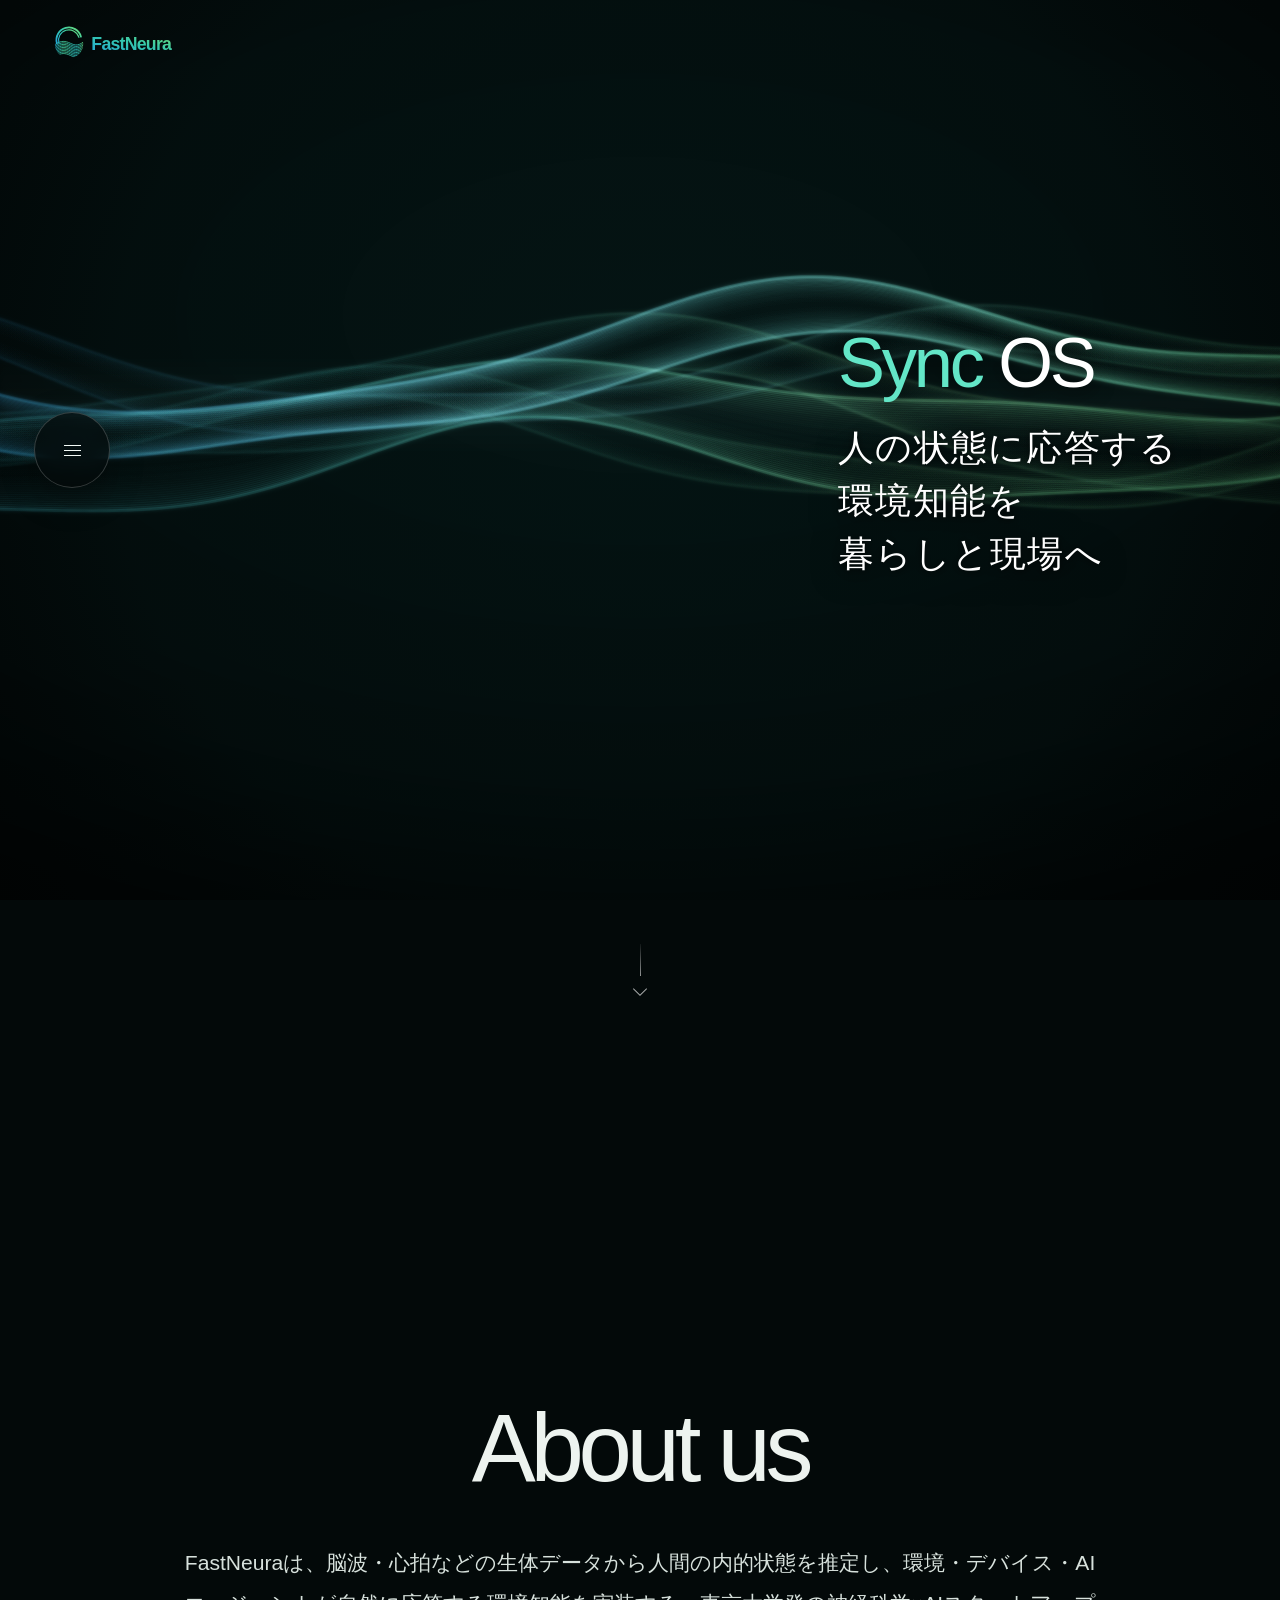
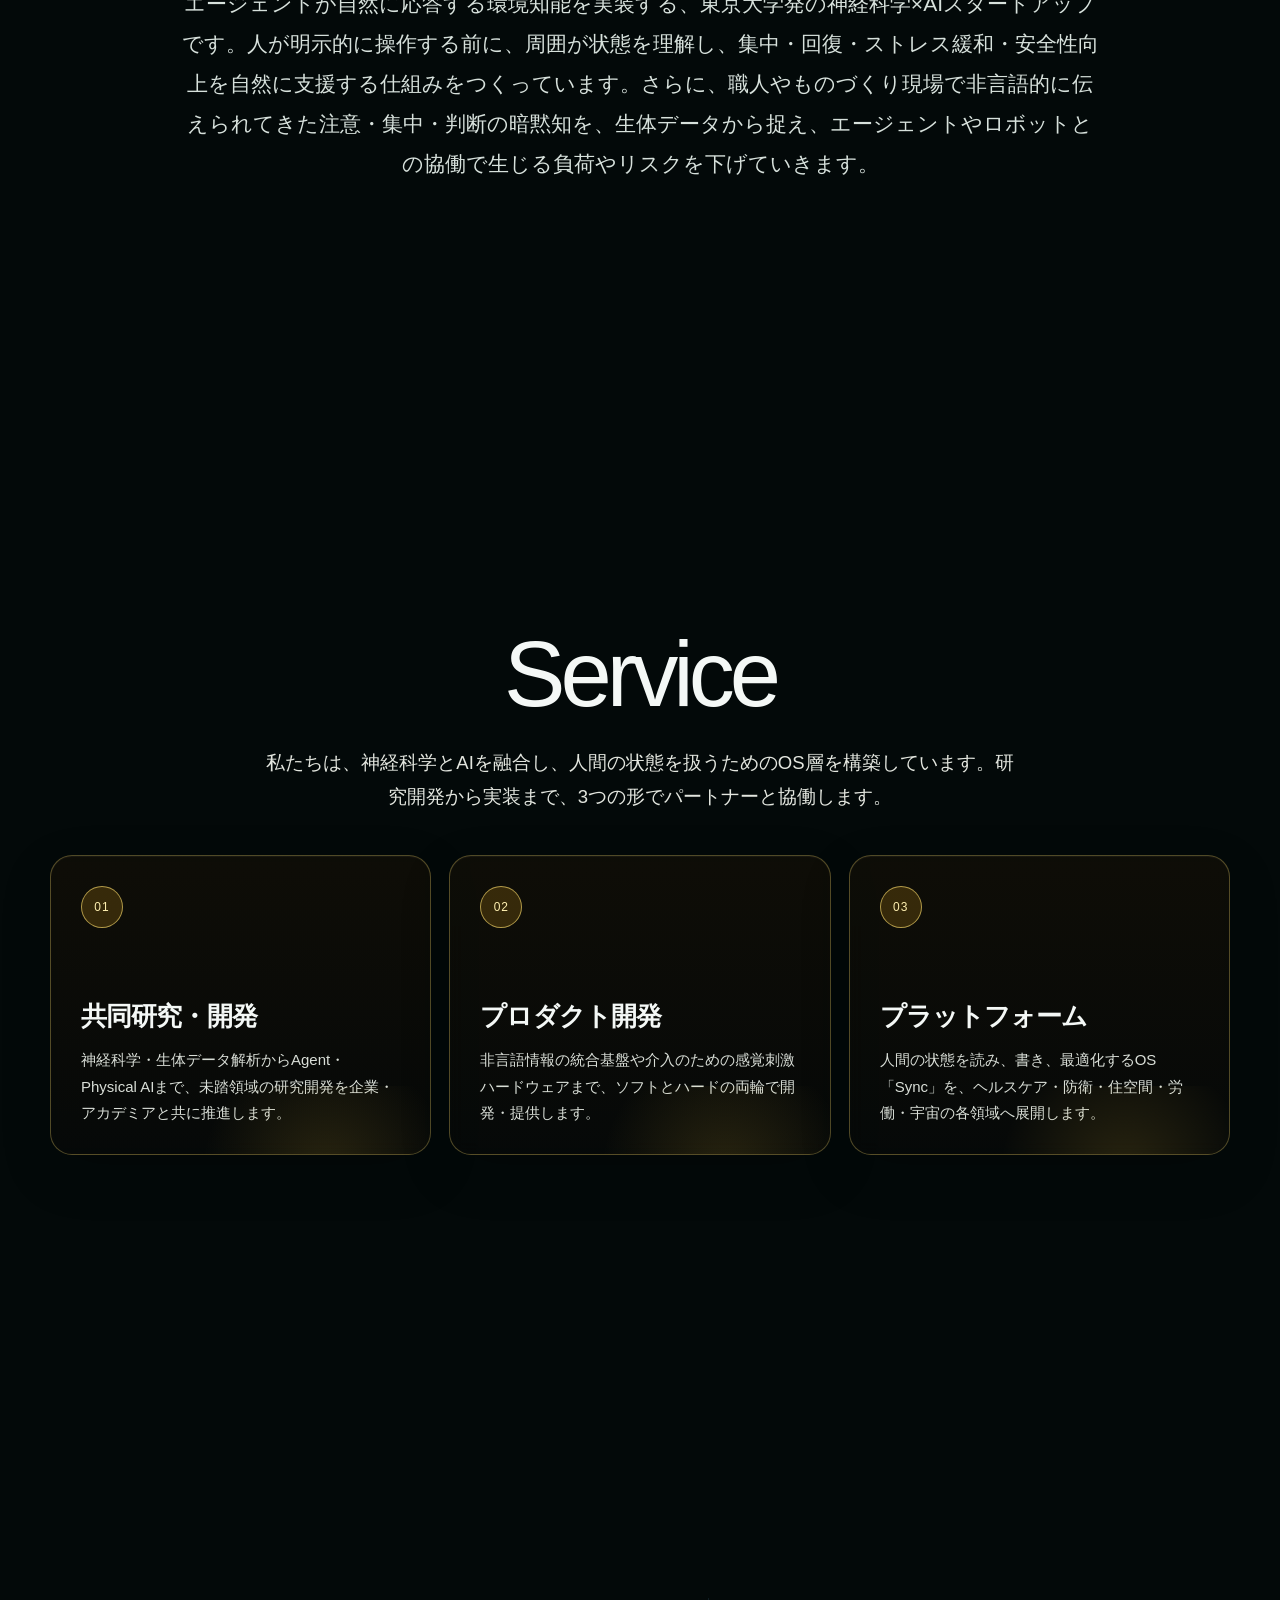
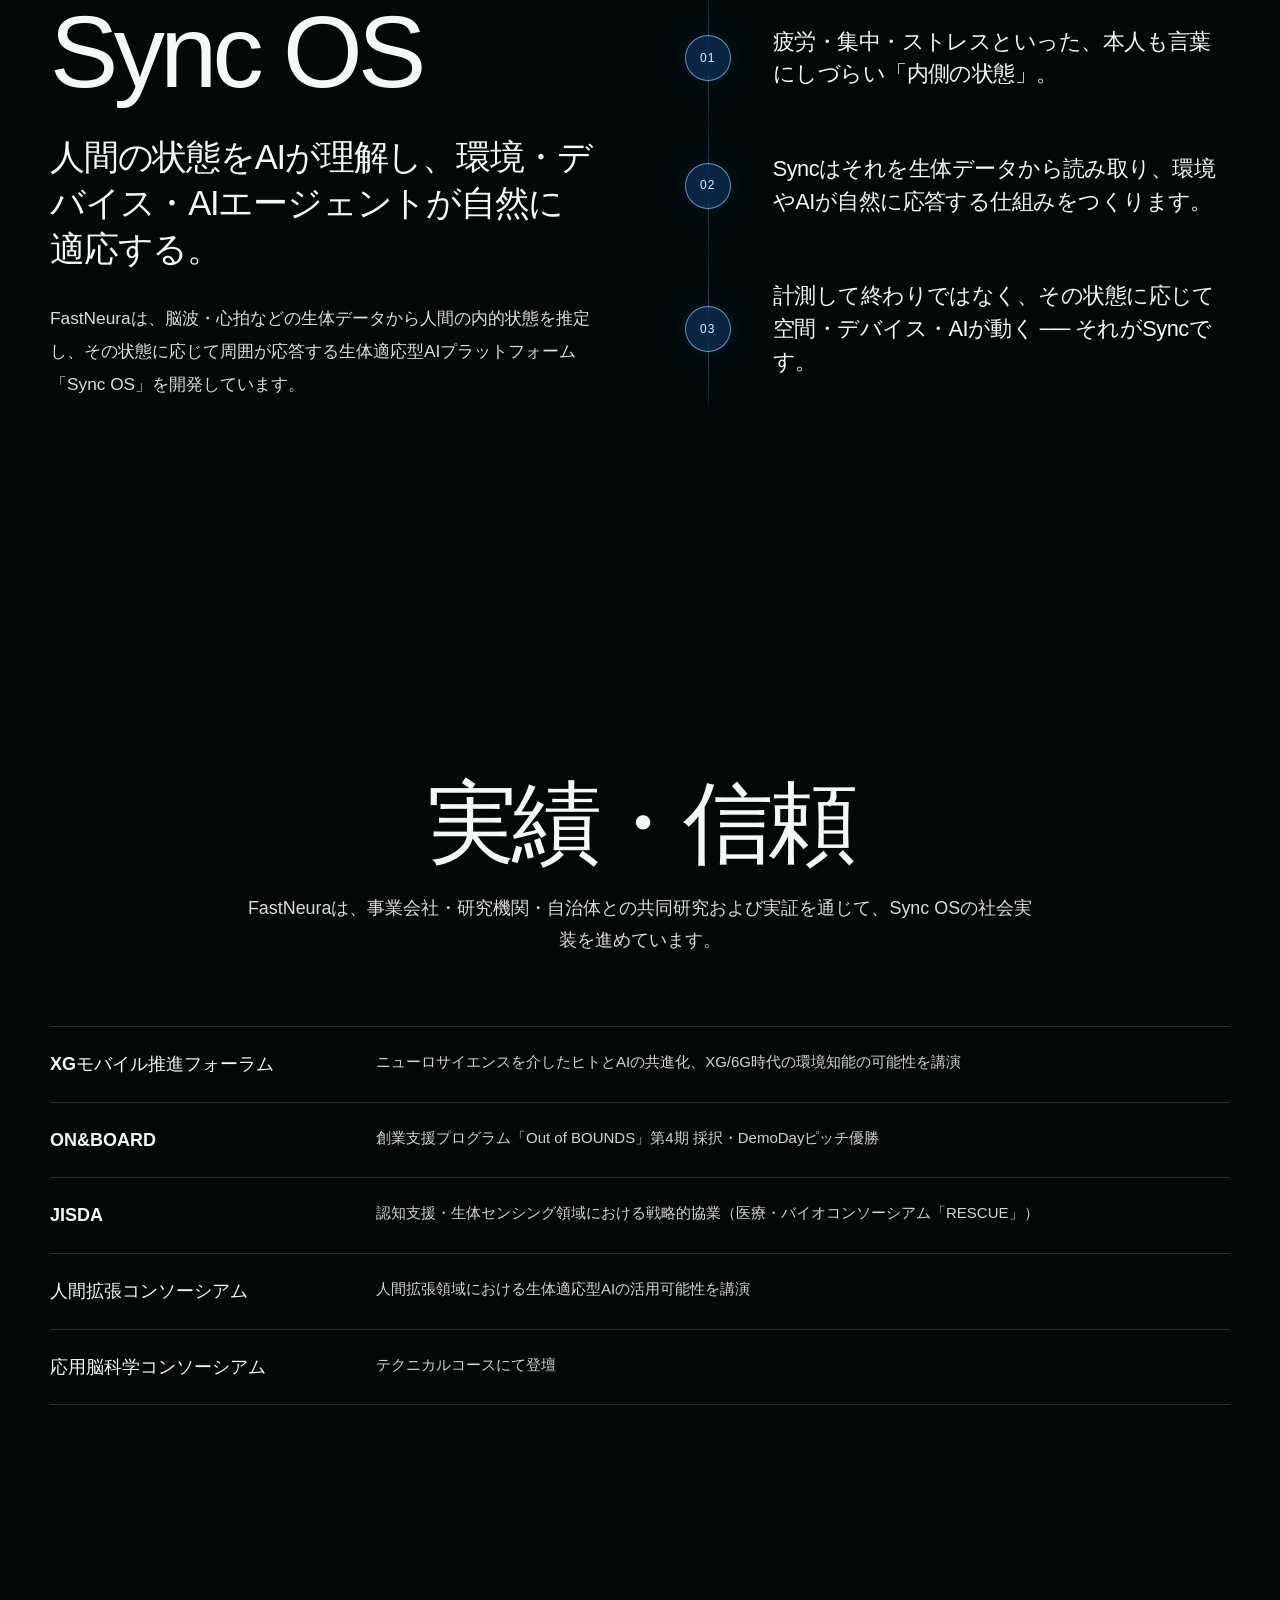
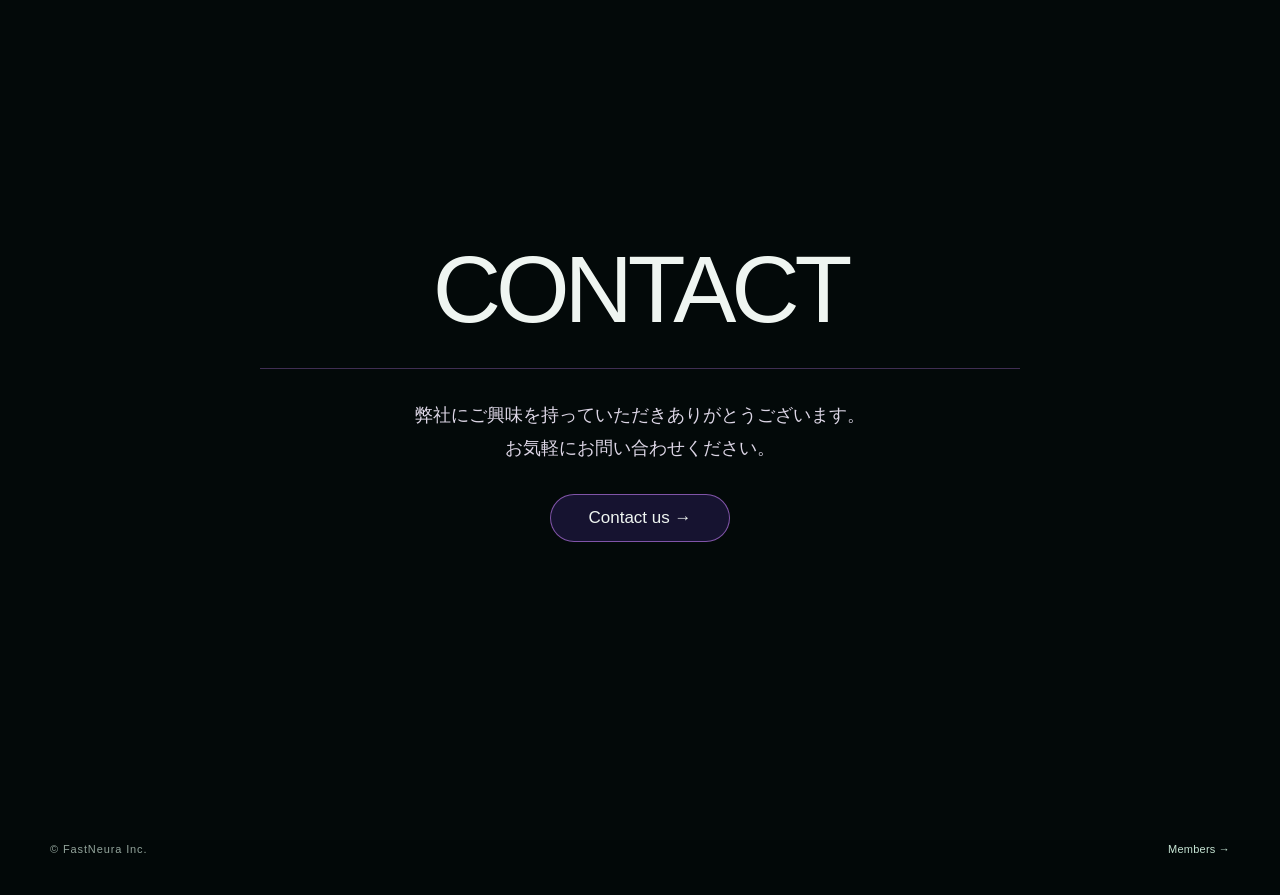
==== commit 2776cca9: "Refresh pure SVG header logo" ====
--- a/index.html
+++ b/index.html
@@ -1 +1 @@
-<!doctype html><html lang="ja"><head><meta charset="utf-8"><meta name="viewport" content="width=device-width,initial-scale=1,viewport-fit=cover"><meta name="description" content="FastNeuraは、脳波・心拍などの生体データから人間の内的状態を推定し、その状態に応じて周囲が応答する生体適応型AIプラットフォーム『Sync OS』を開発しています。"><title>FastNeura - Cutting-Edge NeuroTech × AI Startup</title><link rel="stylesheet" href="style.css?v=20261106-3"><link rel="stylesheet" href="wave-theme.css?v=20260926-10"></head><body><header class="site-header"><a class="brand" href="#top">Fast<span>Neura</span></a><nav class="nav" aria-label="Primary"><a href="#about">About us</a><a href="#service">Service</a><a href="#sync">Sync OS</a><a href="#partners">Partners</a><a class="contact" href="#contact">Contact</a><a href="members.html">Member</a></nav></header><main><section class="hero" id="top"><canvas id="waves" aria-hidden="true"></canvas><div class="hero-vignette"></div><div class="hero-grain"></div><div class="wrap hero-inner"><div class="hero-kicker"><a href="#sync"><span class="hero-sync">Sync</span> OS</a></div><h1><span>人の状態に応答する</span><span><button class="hero-term" id="environmentIntelligenceButton" type="button" aria-haspopup="dialog" aria-controls="environmentIntelligenceModal">環境知能</button>を</span><span>暮らしと現場へ</span></h1><div class="scroll-cue" aria-hidden="true"><span></span></div></div></section><section class="about" id="about"><div class="wrap"><div class="section-head"><h2>About us</h2></div><p>FastNeuraは、脳波・心拍などの生体データから人間の内的状態を推定し、環境・デバイス・AIエージェントが自然に応答する環境知能を実装する、東京大学発の神経科学×AIスタートアップです。人が明示的に操作する前に、周囲が状態を理解し、集中・回復・ストレス緩和・安全性向上を自然に支援する仕組みをつくっています。さらに、職人やものづくり現場で非言語的に伝えられてきた注意・集中・判断の暗黙知を、生体データから捉え、エージェントやロボットとの協働で生じる負荷やリスクを下げていきます。</p></div></section><section class="service" id="service"><div class="wrap"><div class="section-head"><h2>Service</h2></div><p class="service-intro">私たちは、神経科学とAIを融合し、人間の状態を扱うためのOS層を構築しています。研究開発から実装まで、3つの形でパートナーと協働します。</p><div class="service-grid"><article class="service-card"><div class="num">01</div><h3>共同研究・開発</h3><p>神経科学・生体データ解析からAgent・Physical AIまで、未踏領域の研究開発を企業・アカデミアと共に推進します。</p></article><article class="service-card"><div class="num">02</div><h3>プロダクト開発</h3><p>非言語情報の統合基盤や介入のための感覚刺激ハードウェアまで、ソフトとハードの両輪で開発・提供します。</p></article><article class="service-card"><div class="num">03</div><h3>プラットフォーム</h3><p>人間の状態を読み、書き、最適化するOS「Sync」を、ヘルスケア・防衛・住空間・労働・宇宙の各領域へ展開します。</p></article></div></div></section><section class="sync-intro" id="sync"><div class="wrap"><p class="sync-title">Sync OS</p><div class="sync-copy"><h2>人間の状態をAIが理解し、環境・デバイス・AIエージェントが自然に適応する。</h2><p>FastNeuraは、脳波・心拍などの生体データから人間の内的状態を推定し、その状態に応じて周囲が応答する生体適応型AIプラットフォーム「Sync OS」を開発しています。</p></div></div></section><section class="principles"><div class="wrap"><div class="principle"><div class="num">01</div><p>疲労・集中・ストレスといった、本人も言葉にしづらい「内側の状態」。</p></div><div class="principle"><div class="num">02</div><p>Syncはそれを生体データから読み取り、環境やAIが自然に応答する仕組みをつくります。</p></div><div class="principle"><div class="num">03</div><p>計測して終わりではなく、その状態に応じて空間・デバイス・AIが動く ── それがSyncです。</p></div></div></section><section class="partners" id="partners"><div class="wrap"><div class="section-head"><div class="eyebrow">Partners</div><h2>実績・信頼</h2></div><p class="lead muted">FastNeuraは、事業会社・研究機関・自治体との共同研究および実証を通じて、Sync OSの社会実装を進めています。</p><div class="partners-list"><div class="partner"><strong>XGモバイル推進フォーラム</strong><span>ニューロサイエンスを介したヒトとAIの共進化、XG/6G時代の環境知能の可能性を講演</span></div><div class="partner"><strong>ON&amp;BOARD</strong><span>創業支援プログラム「Out of BOUNDS」第4期 採択・DemoDayピッチ優勝</span></div><div class="partner"><strong>JISDA</strong><span>認知支援・生体センシング領域における戦略的協業（医療・バイオコンソーシアム「RESCUE」）</span></div><div class="partner"><strong>人間拡張コンソーシアム</strong><span>人間拡張領域における生体適応型AIの活用可能性を講演</span></div><div class="partner"><strong>応用脳科学コンソーシアム</strong><span>テクニカルコースにて登壇</span></div></div></div></section><section class="contact-section" id="contact"><div class="wrap"><div class="eyebrow">CONTACT</div><h2>CONTACT</h2><div class="contact-row"><p>弊社にご興味を持っていただきありがとうございます。<br>お気軽にお問い合わせください。</p><a class="contact-link" href="mailto:contact@fastneura.com">Contact us →</a></div></div></section></main><footer class="site-footer"><div class="wrap">© FastNeura Inc. <a class="footer-members" href="members.html">Members →</a></div></footer><div class="modal-backdrop" id="environmentIntelligenceModal" role="dialog" aria-modal="true" aria-labelledby="environmentIntelligenceTitle" aria-hidden="true"><div class="modal" role="document"><div class="modal-head"><h2 id="environmentIntelligenceTitle">環境知能</h2><button class="modal-close" type="button" aria-label="閉じる">×</button></div><p>環境知能とは、人の状態や周囲の状況をセンシングし、その情報をもとに空間・デバイス・AIが適切に応答する仕組みです。FastNeuraでは、脳波・心拍などの生体情報から疲労・集中・ストレスなどの内的状態を推定し、人が明示的に操作する前に、環境そのものが自然に支援する世界を目指しています。</p></div></div><script src="wave.js?v=20260917-1"></script><script src="ui.js?v=20261030-8"></script></body></html>+<!doctype html><html lang="ja"><head><meta charset="utf-8"><meta name="viewport" content="width=device-width,initial-scale=1,viewport-fit=cover"><meta name="description" content="FastNeuraは、脳波・心拍などの生体データから人間の内的状態を推定し、その状態に応じて周囲が応答する生体適応型AIプラットフォーム『Sync OS』を開発しています。"><title>FastNeura - Cutting-Edge NeuroTech × AI Startup</title><link rel="stylesheet" href="style.css?v=20261106-4"><link rel="stylesheet" href="wave-theme.css?v=20260926-10"></head><body><header class="site-header"><a class="brand" href="#top">Fast<span>Neura</span></a><nav class="nav" aria-label="Primary"><a href="#about">About us</a><a href="#service">Service</a><a href="#sync">Sync OS</a><a href="#partners">Partners</a><a class="contact" href="#contact">Contact</a><a href="members.html">Member</a></nav></header><main><section class="hero" id="top"><canvas id="waves" aria-hidden="true"></canvas><div class="hero-vignette"></div><div class="hero-grain"></div><div class="wrap hero-inner"><div class="hero-kicker"><a href="#sync"><span class="hero-sync">Sync</span> OS</a></div><h1><span>人の状態に応答する</span><span><button class="hero-term" id="environmentIntelligenceButton" type="button" aria-haspopup="dialog" aria-controls="environmentIntelligenceModal">環境知能</button>を</span><span>暮らしと現場へ</span></h1><div class="scroll-cue" aria-hidden="true"><span></span></div></div></section><section class="about" id="about"><div class="wrap"><div class="section-head"><h2>About us</h2></div><p>FastNeuraは、脳波・心拍などの生体データから人間の内的状態を推定し、環境・デバイス・AIエージェントが自然に応答する環境知能を実装する、東京大学発の神経科学×AIスタートアップです。人が明示的に操作する前に、周囲が状態を理解し、集中・回復・ストレス緩和・安全性向上を自然に支援する仕組みをつくっています。さらに、職人やものづくり現場で非言語的に伝えられてきた注意・集中・判断の暗黙知を、生体データから捉え、エージェントやロボットとの協働で生じる負荷やリスクを下げていきます。</p></div></section><section class="service" id="service"><div class="wrap"><div class="section-head"><h2>Service</h2></div><p class="service-intro">私たちは、神経科学とAIを融合し、人間の状態を扱うためのOS層を構築しています。研究開発から実装まで、3つの形でパートナーと協働します。</p><div class="service-grid"><article class="service-card"><div class="num">01</div><h3>共同研究・開発</h3><p>神経科学・生体データ解析からAgent・Physical AIまで、未踏領域の研究開発を企業・アカデミアと共に推進します。</p></article><article class="service-card"><div class="num">02</div><h3>プロダクト開発</h3><p>非言語情報の統合基盤や介入のための感覚刺激ハードウェアまで、ソフトとハードの両輪で開発・提供します。</p></article><article class="service-card"><div class="num">03</div><h3>プラットフォーム</h3><p>人間の状態を読み、書き、最適化するOS「Sync」を、ヘルスケア・防衛・住空間・労働・宇宙の各領域へ展開します。</p></article></div></div></section><section class="sync-intro" id="sync"><div class="wrap"><p class="sync-title">Sync OS</p><div class="sync-copy"><h2>人間の状態をAIが理解し、環境・デバイス・AIエージェントが自然に適応する。</h2><p>FastNeuraは、脳波・心拍などの生体データから人間の内的状態を推定し、その状態に応じて周囲が応答する生体適応型AIプラットフォーム「Sync OS」を開発しています。</p></div></div></section><section class="principles"><div class="wrap"><div class="principle"><div class="num">01</div><p>疲労・集中・ストレスといった、本人も言葉にしづらい「内側の状態」。</p></div><div class="principle"><div class="num">02</div><p>Syncはそれを生体データから読み取り、環境やAIが自然に応答する仕組みをつくります。</p></div><div class="principle"><div class="num">03</div><p>計測して終わりではなく、その状態に応じて空間・デバイス・AIが動く ── それがSyncです。</p></div></div></section><section class="partners" id="partners"><div class="wrap"><div class="section-head"><div class="eyebrow">Partners</div><h2>実績・信頼</h2></div><p class="lead muted">FastNeuraは、事業会社・研究機関・自治体との共同研究および実証を通じて、Sync OSの社会実装を進めています。</p><div class="partners-list"><div class="partner"><strong>XGモバイル推進フォーラム</strong><span>ニューロサイエンスを介したヒトとAIの共進化、XG/6G時代の環境知能の可能性を講演</span></div><div class="partner"><strong>ON&amp;BOARD</strong><span>創業支援プログラム「Out of BOUNDS」第4期 採択・DemoDayピッチ優勝</span></div><div class="partner"><strong>JISDA</strong><span>認知支援・生体センシング領域における戦略的協業（医療・バイオコンソーシアム「RESCUE」）</span></div><div class="partner"><strong>人間拡張コンソーシアム</strong><span>人間拡張領域における生体適応型AIの活用可能性を講演</span></div><div class="partner"><strong>応用脳科学コンソーシアム</strong><span>テクニカルコースにて登壇</span></div></div></div></section><section class="contact-section" id="contact"><div class="wrap"><div class="eyebrow">CONTACT</div><h2>CONTACT</h2><div class="contact-row"><p>弊社にご興味を持っていただきありがとうございます。<br>お気軽にお問い合わせください。</p><a class="contact-link" href="mailto:contact@fastneura.com">Contact us →</a></div></div></section></main><footer class="site-footer"><div class="wrap">© FastNeura Inc. <a class="footer-members" href="members.html">Members →</a></div></footer><div class="modal-backdrop" id="environmentIntelligenceModal" role="dialog" aria-modal="true" aria-labelledby="environmentIntelligenceTitle" aria-hidden="true"><div class="modal" role="document"><div class="modal-head"><h2 id="environmentIntelligenceTitle">環境知能</h2><button class="modal-close" type="button" aria-label="閉じる">×</button></div><p>環境知能とは、人の状態や周囲の状況をセンシングし、その情報をもとに空間・デバイス・AIが適切に応答する仕組みです。FastNeuraでは、脳波・心拍などの生体情報から疲労・集中・ストレスなどの内的状態を推定し、人が明示的に操作する前に、環境そのものが自然に支援する世界を目指しています。</p></div></div><script src="wave.js?v=20260917-1"></script><script src="ui.js?v=20261030-8"></script></body></html>
--- a/style.css
+++ b/style.css
@@ -1,4 +1,4 @@
-:root{--bg:#f4f5f2;--ink:#101612;--muted:#6d7971;--line:#d7ddd8;--green:#78e1ad;--dark:#030909;--max:1180px;font-family:Inter,-apple-system,BlinkMacSystemFont,"Segoe UI","Helvetica Neue",Arial,"Noto Sans JP",sans-serif}*{box-sizing:border-box}html{scroll-behavior:smooth;scroll-snap-type:y mandatory;scroll-padding:0}body{margin:0;background:var(--bg);color:var(--ink);line-height:1.7;overscroll-behavior-y:none}a{color:inherit;text-decoration:none}.wrap{width:min(calc(100% - 48px),var(--max));margin-inline:auto}.site-header{position:absolute;inset:0 0 auto;z-index:20;min-height:88px;display:flex;align-items:center;justify-content:space-between;padding:0 max(24px,calc((100vw - var(--max))/2));color:#effaf4}.brand{display:flex;align-items:center;width:184px;height:72px;font-size:0;line-height:0;background:url("fastneura-logo.svg") center/contain no-repeat}.brand span{display:none}.nav{display:none}.desktop-orbit-nav{position:fixed;left:34px;top:50%;z-index:45;width:76px;height:76px;transform:translateY(-50%)}.orbit-toggle,.orbit-link{position:absolute;left:0;top:0;width:76px;height:76px;border-radius:50%;display:flex;align-items:center;justify-content:center;border:1px solid #ffffff32;background:rgba(3,9,9,.72);backdrop-filter:blur(14px);-webkit-backdrop-filter:blur(14px);color:#f3faf6;box-shadow:0 10px 35px #0005;transition:transform .42s cubic-bezier(.22,.8,.2,1),opacity .3s ease,background .25s ease,border-color .25s ease}.orbit-toggle{z-index:6;cursor:default}.orbit-toggle::before,.orbit-toggle::after,.orbit-toggle span{content:"";position:absolute;width:17px;height:1px;background:#f3faf6;transition:transform .3s ease}.orbit-toggle::before{transform:translateY(-5px)}.orbit-toggle::after{transform:translateY(5px)}.orbit-toggle span{transform:none}.orbit-link{opacity:0;pointer-events:none;font-size:11px;font-weight:500;line-height:1.15;text-align:center;letter-spacing:.015em;padding:10px}.desktop-orbit-nav:hover .orbit-link,.desktop-orbit-nav:focus-within .orbit-link{opacity:1;pointer-events:auto}.desktop-orbit-nav:hover .orbit-toggle,.desktop-orbit-nav:focus-within .orbit-toggle{background:rgba(9,23,18,.88);border-color:#ffffff52}.desktop-orbit-nav:hover .orbit-toggle::before,.desktop-orbit-nav:focus-within .orbit-toggle::before{transform:rotate(45deg)}.desktop-orbit-nav:hover .orbit-toggle::after,.desktop-orbit-nav:focus-within .orbit-toggle::after{transform:rotate(-45deg)}.desktop-orbit-nav:hover .orbit-toggle span,.desktop-orbit-nav:focus-within .orbit-toggle span{opacity:0}.desktop-orbit-nav:hover .orbit-link:hover,.desktop-orbit-nav:focus-within .orbit-link:focus-visible{background:rgba(21,48,37,.94);border-color:#8ee9ba}.orbit-link:nth-of-type(1){transform:translate(0,0) scale(.7)}.orbit-link:nth-of-type(2){transform:translate(0,0) scale(.7)}.orbit-link:nth-of-type(3){transform:translate(0,0) scale(.7)}.orbit-link:nth-of-type(4){transform:translate(0,0) scale(.7)}.orbit-link:nth-of-type(5){transform:translate(0,0) scale(.7)}.desktop-orbit-nav:hover .orbit-link:nth-of-type(1),.desktop-orbit-nav:focus-within .orbit-link:nth-of-type(1){transform:translate(88px,-150px) scale(1)}.desktop-orbit-nav:hover .orbit-link:nth-of-type(2),.desktop-orbit-nav:focus-within .orbit-link:nth-of-type(2){transform:translate(138px,-80px) scale(1)}.desktop-orbit-nav:hover .orbit-link:nth-of-type(3),.desktop-orbit-nav:focus-within .orbit-link:nth-of-type(3){transform:translate(158px,0) scale(1)}.desktop-orbit-nav:hover .orbit-link:nth-of-type(4),.desktop-orbit-nav:focus-within .orbit-link:nth-of-type(4){transform:translate(138px,80px) scale(1)}.desktop-orbit-nav:hover .orbit-link:nth-of-type(5),.desktop-orbit-nav:focus-within .orbit-link:nth-of-type(5){transform:translate(88px,150px) scale(1)}.mobile-menu-toggle,.mobile-menu-panel{display:none}.hero{position:relative;min-height:100svh;background:var(--dark);color:white;overflow:hidden}#waves{position:absolute;inset:0;width:100%;height:100%;display:block}.hero-vignette{position:absolute;inset:0;pointer-events:none;background:radial-gradient(ellipse 95% 72% at 50% 35%,transparent 24%,rgba(0,0,0,.22) 72%,rgba(0,0,0,.58) 100%)}.hero-grain{position:absolute;inset:0;pointer-events:none;opacity:.10}.hero-inner{position:relative;z-index:2;min-height:100svh;display:flex;flex-direction:column;justify-content:center;align-items:flex-end;padding:120px 0 80px}.hero-kicker{width:min(42vw,520px);font-family:"Avenir Next","Helvetica Neue",Helvetica,"Segoe UI",Arial,sans-serif;font-size:clamp(52px,5.5vw,88px);font-weight:300;line-height:.96;letter-spacing:-.045em;color:#fff;margin-bottom:24px;text-align:left;white-space:nowrap;text-shadow:0 3px 20px #000b;transform:translate(clamp(80px,10vw,180px),-15svh);font-kerning:normal;font-feature-settings:"kern" 1}.hero-kicker a{display:inline-block;cursor:pointer;border-bottom:1px solid transparent}.hero-kicker a:hover,.hero-kicker a:focus-visible{border-color:#ffffffaa}.hero-sync{color:#63e6c7}.hero h1{margin:0;width:min(42vw,520px);color:#fff;font-family:"Hiragino Mincho ProN","Hiragino Mincho Pro","Yu Mincho","YuMincho","Noto Serif JP",serif;font-size:clamp(24px,2.8vw,45px);font-weight:500;letter-spacing:.035em;line-height:1.48;text-align:left;text-shadow:0 4px 30px #000c,0 1px 6px #000a;transform:translate(clamp(80px,10vw,180px),-15svh)}.hero h1 span{display:block;white-space:nowrap}.hero-term{display:inline;font:inherit;font-family:inherit;font-size:inherit;font-weight:inherit;line-height:inherit;letter-spacing:inherit;color:inherit;text-shadow:inherit;background:transparent;border:0;padding:0;margin:0;cursor:pointer;vertical-align:baseline;appearance:none;-webkit-appearance:none}.hero-term:hover{color:inherit}.hero-term:focus-visible{outline:1px solid #ffffffaa;outline-offset:4px;border-radius:2px}.hero-bottom{position:absolute;left:0;right:0;bottom:52px;display:flex;justify-content:space-between;gap:32px;align-items:end;border-top:1px solid #ffffff28;padding-top:20px}.hero-bottom p{margin:0;max-width:720px;color:#d4e1db;font-size:clamp(14px,1.5vw,18px)}.scroll{font-size:10px;letter-spacing:.12em;color:#95aaa0;white-space:nowrap}.modal-backdrop{position:fixed;inset:0;z-index:100;background:#020706cc;display:none;align-items:center;justify-content:center;padding:24px}.modal-backdrop.open{display:flex}.modal{width:min(560px,100%);background:#0a1310;color:#edf5f1;border:1px solid #ffffff2b;border-radius:18px;padding:32px;box-shadow:0 24px 80px #000b}.modal-head{display:flex;align-items:center;justify-content:space-between;gap:20px;margin-bottom:18px}.modal h2{font-family:"Hiragino Mincho ProN","Yu Mincho",serif;font-size:32px;letter-spacing:.04em}.modal p{margin:0;color:#c8d6cf;font-size:16px;line-height:1.9}.modal-close{width:42px;height:42px;border-radius:50%;border:1px solid #ffffff36;background:transparent;color:#fff;font-size:22px;cursor:pointer}main>section{min-height:100svh;scroll-snap-align:start;scroll-snap-stop:always}section{padding:120px 0}.section-head{display:grid;grid-template-columns:180px 1fr;gap:44px;margin-bottom:64px}.eyebrow{font-size:12px;letter-spacing:.14em;text-transform:uppercase;color:var(--muted)}h2{margin:0;font-size:clamp(34px,5vw,68px);line-height:1.08;letter-spacing:-.05em;font-weight:500}.lead{font-size:clamp(18px,2vw,27px);line-height:1.7;max-width:950px;margin:0}.muted{color:var(--muted)}.sync-intro{background:#fff}.sync-title{font-size:clamp(56px,10vw,140px);line-height:.9;letter-spacing:-.075em;margin:0 0 60px;font-weight:520}.sync-copy{display:grid;grid-template-columns:1fr 1fr;gap:80px;align-items:start}.sync-copy h2{font-size:clamp(30px,4.2vw,58px)}.sync-copy p{font-size:18px;margin:0;color:#4e5a53}.principles{padding-top:20px;background:#fff}.principle{display:grid;grid-template-columns:100px 1fr;gap:34px;padding:38px 0;border-top:1px solid var(--line)}.principle:last-child{border-bottom:1px solid var(--line)}.num{font-size:14px;color:#7a8a80;letter-spacing:.08em}.principle p{margin:0;font-size:clamp(22px,3vw,40px);line-height:1.45;letter-spacing:-.03em;max-width:1000px}.about{background:#101713;color:#edf3ef}.about .eyebrow,.about .muted{color:#92a398}.about p{font-size:clamp(18px,2vw,27px);line-height:1.9;margin:0;max-width:1000px;color:#d1dbd5}.service{background:#e9ede9}.service-intro{max-width:820px;margin:24px 0 70px;font-size:18px;color:#556159}.service-grid{display:grid;grid-template-columns:repeat(3,1fr);gap:1px;background:#cfd7d1;border:1px solid #cfd7d1}.service-card{background:#f7f8f6;padding:40px;min-height:340px;display:flex;flex-direction:column}.service-card .num{margin-bottom:auto}.service-card h3{font-size:28px;margin:52px 0 16px;letter-spacing:-.035em}.service-card p{margin:0;color:#637067}.partners{background:#fff}.partners-list{margin-top:58px;border-top:1px solid var(--line)}.partner{display:grid;grid-template-columns:280px 1fr;gap:46px;padding:26px 0;border-bottom:1px solid var(--line)}.partner strong{font-size:18px;font-weight:550}.partner span{color:#5f6c64}.contact-section{background:#08100c;color:#eff5f1;padding:120px 0 70px}.contact-section h2{font-size:clamp(56px,10vw,138px);margin-bottom:30px}.contact-row{display:flex;justify-content:space-between;gap:30px;align-items:end;border-top:1px solid #ffffff25;padding-top:28px}.contact-row p{margin:0;color:#afbeb6}.contact-link{font-size:22px;border-bottom:1px solid #9bdab9;padding-bottom:4px}.site-footer{background:#08100c;color:#6f8278;padding:0 0 36px;font-size:11px;letter-spacing:.08em;scroll-snap-align:end}@media(max-width:900px){.brand{width:156px;height:62px}.desktop-orbit-nav{display:none}.site-header{position:absolute;min-height:80px;padding:0 18px}.mobile-menu-toggle{display:flex;width:44px;height:44px;border-radius:50%;border:1px solid #ffffff38;background:#07100dcc;color:#fff;align-items:center;justify-content:center;position:relative;z-index:52}.mobile-menu-toggle::before,.mobile-menu-toggle::after,.mobile-menu-toggle span{content:"";position:absolute;width:17px;height:1px;background:#fff;transition:transform .25s ease,opacity .25s ease}.mobile-menu-toggle::before{transform:translateY(-5px)}.mobile-menu-toggle::after{transform:translateY(5px)}.mobile-menu-toggle.is-open::before{transform:rotate(45deg)}.mobile-menu-toggle.is-open::after{transform:rotate(-45deg)}.mobile-menu-toggle.is-open span{opacity:0}.mobile-menu-panel{display:flex;position:fixed;z-index:50;left:14px;right:14px;top:70px;flex-direction:column;background:#07100df2;color:#f4faf6;border:1px solid #ffffff28;border-radius:18px;padding:14px;backdrop-filter:blur(18px);-webkit-backdrop-filter:blur(18px);opacity:0;transform:translateY(-10px);pointer-events:none;transition:opacity .24s ease,transform .24s ease}.mobile-menu-panel.open{opacity:1;transform:translateY(0);pointer-events:auto}.mobile-menu-panel a{padding:14px 12px;border-bottom:1px solid #ffffff18;font-size:14px}.mobile-menu-panel a:last-child{border-bottom:0}}@media(max-width:600px){.wrap{width:min(calc(100% - 32px),var(--max))}.hero-inner{align-items:flex-start;padding-top:110px;padding-bottom:120px}.hero-kicker,.hero h1{width:100%;transform:translateY(-10svh)}.hero-kicker{font-size:clamp(42px,13vw,62px);text-align:left;letter-spacing:-.035em}.hero h1{font-size:clamp(24px,6.2vw,34px);line-height:1.55}.hero h1 span{white-space:normal}.hero-bottom{bottom:34px;align-items:start;flex-direction:column;gap:10px}.modal{padding:24px}.modal h2{font-size:27px}section{padding:84px 0}.section-head{grid-template-columns:1fr;gap:16px;margin-bottom:42px}.sync-copy{grid-template-columns:1fr;gap:28px}.principle{grid-template-columns:56px 1fr;gap:18px}.service-grid{grid-template-columns:1fr}.service-card{min-height:auto}.service-card .num{margin-bottom:36px}.partner{grid-template-columns:1fr;gap:8px}.contact-row{flex-direction:column;align-items:flex-start}}
+:root{--bg:#f4f5f2;--ink:#101612;--muted:#6d7971;--line:#d7ddd8;--green:#78e1ad;--dark:#030909;--max:1180px;font-family:Inter,-apple-system,BlinkMacSystemFont,"Segoe UI","Helvetica Neue",Arial,"Noto Sans JP",sans-serif}*{box-sizing:border-box}html{scroll-behavior:smooth;scroll-snap-type:y mandatory;scroll-padding:0}body{margin:0;background:var(--bg);color:var(--ink);line-height:1.7;overscroll-behavior-y:none}a{color:inherit;text-decoration:none}.wrap{width:min(calc(100% - 48px),var(--max));margin-inline:auto}.site-header{position:absolute;inset:0 0 auto;z-index:20;min-height:88px;display:flex;align-items:center;justify-content:space-between;padding:0 max(24px,calc((100vw - var(--max))/2));color:#effaf4}.brand{display:flex;align-items:center;width:184px;height:72px;font-size:0;line-height:0;background:url("fastneura-logo-v2.svg") left center/contain no-repeat}.brand span{display:none}.nav{display:none}.desktop-orbit-nav{position:fixed;left:34px;top:50%;z-index:45;width:76px;height:76px;transform:translateY(-50%)}.orbit-toggle,.orbit-link{position:absolute;left:0;top:0;width:76px;height:76px;border-radius:50%;display:flex;align-items:center;justify-content:center;border:1px solid #ffffff32;background:rgba(3,9,9,.72);backdrop-filter:blur(14px);-webkit-backdrop-filter:blur(14px);color:#f3faf6;box-shadow:0 10px 35px #0005;transition:transform .42s cubic-bezier(.22,.8,.2,1),opacity .3s ease,background .25s ease,border-color .25s ease}.orbit-toggle{z-index:6;cursor:default}.orbit-toggle::before,.orbit-toggle::after,.orbit-toggle span{content:"";position:absolute;width:17px;height:1px;background:#f3faf6;transition:transform .3s ease}.orbit-toggle::before{transform:translateY(-5px)}.orbit-toggle::after{transform:translateY(5px)}.orbit-toggle span{transform:none}.orbit-link{opacity:0;pointer-events:none;font-size:11px;font-weight:500;line-height:1.15;text-align:center;letter-spacing:.015em;padding:10px}.desktop-orbit-nav:hover .orbit-link,.desktop-orbit-nav:focus-within .orbit-link{opacity:1;pointer-events:auto}.desktop-orbit-nav:hover .orbit-toggle,.desktop-orbit-nav:focus-within .orbit-toggle{background:rgba(9,23,18,.88);border-color:#ffffff52}.desktop-orbit-nav:hover .orbit-toggle::before,.desktop-orbit-nav:focus-within .orbit-toggle::before{transform:rotate(45deg)}.desktop-orbit-nav:hover .orbit-toggle::after,.desktop-orbit-nav:focus-within .orbit-toggle::after{transform:rotate(-45deg)}.desktop-orbit-nav:hover .orbit-toggle span,.desktop-orbit-nav:focus-within .orbit-toggle span{opacity:0}.desktop-orbit-nav:hover .orbit-link:hover,.desktop-orbit-nav:focus-within .orbit-link:focus-visible{background:rgba(21,48,37,.94);border-color:#8ee9ba}.orbit-link:nth-of-type(1){transform:translate(0,0) scale(.7)}.orbit-link:nth-of-type(2){transform:translate(0,0) scale(.7)}.orbit-link:nth-of-type(3){transform:translate(0,0) scale(.7)}.orbit-link:nth-of-type(4){transform:translate(0,0) scale(.7)}.orbit-link:nth-of-type(5){transform:translate(0,0) scale(.7)}.desktop-orbit-nav:hover .orbit-link:nth-of-type(1),.desktop-orbit-nav:focus-within .orbit-link:nth-of-type(1){transform:translate(88px,-150px) scale(1)}.desktop-orbit-nav:hover .orbit-link:nth-of-type(2),.desktop-orbit-nav:focus-within .orbit-link:nth-of-type(2){transform:translate(138px,-80px) scale(1)}.desktop-orbit-nav:hover .orbit-link:nth-of-type(3),.desktop-orbit-nav:focus-within .orbit-link:nth-of-type(3){transform:translate(158px,0) scale(1)}.desktop-orbit-nav:hover .orbit-link:nth-of-type(4),.desktop-orbit-nav:focus-within .orbit-link:nth-of-type(4){transform:translate(138px,80px) scale(1)}.desktop-orbit-nav:hover .orbit-link:nth-of-type(5),.desktop-orbit-nav:focus-within .orbit-link:nth-of-type(5){transform:translate(88px,150px) scale(1)}.mobile-menu-toggle,.mobile-menu-panel{display:none}.hero{position:relative;min-height:100svh;background:var(--dark);color:white;overflow:hidden}#waves{position:absolute;inset:0;width:100%;height:100%;display:block}.hero-vignette{position:absolute;inset:0;pointer-events:none;background:radial-gradient(ellipse 95% 72% at 50% 35%,transparent 24%,rgba(0,0,0,.22) 72%,rgba(0,0,0,.58) 100%)}.hero-grain{position:absolute;inset:0;pointer-events:none;opacity:.10}.hero-inner{position:relative;z-index:2;min-height:100svh;display:flex;flex-direction:column;justify-content:center;align-items:flex-end;padding:120px 0 80px}.hero-kicker{width:min(42vw,520px);font-family:"Avenir Next","Helvetica Neue",Helvetica,"Segoe UI",Arial,sans-serif;font-size:clamp(52px,5.5vw,88px);font-weight:300;line-height:.96;letter-spacing:-.045em;color:#fff;margin-bottom:24px;text-align:left;white-space:nowrap;text-shadow:0 3px 20px #000b;transform:translate(clamp(80px,10vw,180px),-15svh);font-kerning:normal;font-feature-settings:"kern" 1}.hero-kicker a{display:inline-block;cursor:pointer;border-bottom:1px solid transparent}.hero-kicker a:hover,.hero-kicker a:focus-visible{border-color:#ffffffaa}.hero-sync{color:#63e6c7}.hero h1{margin:0;width:min(42vw,520px);color:#fff;font-family:"Hiragino Mincho ProN","Hiragino Mincho Pro","Yu Mincho","YuMincho","Noto Serif JP",serif;font-size:clamp(24px,2.8vw,45px);font-weight:500;letter-spacing:.035em;line-height:1.48;text-align:left;text-shadow:0 4px 30px #000c,0 1px 6px #000a;transform:translate(clamp(80px,10vw,180px),-15svh)}.hero h1 span{display:block;white-space:nowrap}.hero-term{display:inline;font:inherit;font-family:inherit;font-size:inherit;font-weight:inherit;line-height:inherit;letter-spacing:inherit;color:inherit;text-shadow:inherit;background:transparent;border:0;padding:0;margin:0;cursor:pointer;vertical-align:baseline;appearance:none;-webkit-appearance:none}.hero-term:hover{color:inherit}.hero-term:focus-visible{outline:1px solid #ffffffaa;outline-offset:4px;border-radius:2px}.hero-bottom{position:absolute;left:0;right:0;bottom:52px;display:flex;justify-content:space-between;gap:32px;align-items:end;border-top:1px solid #ffffff28;padding-top:20px}.hero-bottom p{margin:0;max-width:720px;color:#d4e1db;font-size:clamp(14px,1.5vw,18px)}.scroll{font-size:10px;letter-spacing:.12em;color:#95aaa0;white-space:nowrap}.modal-backdrop{position:fixed;inset:0;z-index:100;background:#020706cc;display:none;align-items:center;justify-content:center;padding:24px}.modal-backdrop.open{display:flex}.modal{width:min(560px,100%);background:#0a1310;color:#edf5f1;border:1px solid #ffffff2b;border-radius:18px;padding:32px;box-shadow:0 24px 80px #000b}.modal-head{display:flex;align-items:center;justify-content:space-between;gap:20px;margin-bottom:18px}.modal h2{font-family:"Hiragino Mincho ProN","Yu Mincho",serif;font-size:32px;letter-spacing:.04em}.modal p{margin:0;color:#c8d6cf;font-size:16px;line-height:1.9}.modal-close{width:42px;height:42px;border-radius:50%;border:1px solid #ffffff36;background:transparent;color:#fff;font-size:22px;cursor:pointer}main>section{min-height:100svh;scroll-snap-align:start;scroll-snap-stop:always}section{padding:120px 0}.section-head{display:grid;grid-template-columns:180px 1fr;gap:44px;margin-bottom:64px}.eyebrow{font-size:12px;letter-spacing:.14em;text-transform:uppercase;color:var(--muted)}h2{margin:0;font-size:clamp(34px,5vw,68px);line-height:1.08;letter-spacing:-.05em;font-weight:500}.lead{font-size:clamp(18px,2vw,27px);line-height:1.7;max-width:950px;margin:0}.muted{color:var(--muted)}.sync-intro{background:#fff}.sync-title{font-size:clamp(56px,10vw,140px);line-height:.9;letter-spacing:-.075em;margin:0 0 60px;font-weight:520}.sync-copy{display:grid;grid-template-columns:1fr 1fr;gap:80px;align-items:start}.sync-copy h2{font-size:clamp(30px,4.2vw,58px)}.sync-copy p{font-size:18px;margin:0;color:#4e5a53}.principles{padding-top:20px;background:#fff}.principle{display:grid;grid-template-columns:100px 1fr;gap:34px;padding:38px 0;border-top:1px solid var(--line)}.principle:last-child{border-bottom:1px solid var(--line)}.num{font-size:14px;color:#7a8a80;letter-spacing:.08em}.principle p{margin:0;font-size:clamp(22px,3vw,40px);line-height:1.45;letter-spacing:-.03em;max-width:1000px}.about{background:#101713;color:#edf3ef}.about .eyebrow,.about .muted{color:#92a398}.about p{font-size:clamp(18px,2vw,27px);line-height:1.9;margin:0;max-width:1000px;color:#d1dbd5}.service{background:#e9ede9}.service-intro{max-width:820px;margin:24px 0 70px;font-size:18px;color:#556159}.service-grid{display:grid;grid-template-columns:repeat(3,1fr);gap:1px;background:#cfd7d1;border:1px solid #cfd7d1}.service-card{background:#f7f8f6;padding:40px;min-height:340px;display:flex;flex-direction:column}.service-card .num{margin-bottom:auto}.service-card h3{font-size:28px;margin:52px 0 16px;letter-spacing:-.035em}.service-card p{margin:0;color:#637067}.partners{background:#fff}.partners-list{margin-top:58px;border-top:1px solid var(--line)}.partner{display:grid;grid-template-columns:280px 1fr;gap:46px;padding:26px 0;border-bottom:1px solid var(--line)}.partner strong{font-size:18px;font-weight:550}.partner span{color:#5f6c64}.contact-section{background:#08100c;color:#eff5f1;padding:120px 0 70px}.contact-section h2{font-size:clamp(56px,10vw,138px);margin-bottom:30px}.contact-row{display:flex;justify-content:space-between;gap:30px;align-items:end;border-top:1px solid #ffffff25;padding-top:28px}.contact-row p{margin:0;color:#afbeb6}.contact-link{font-size:22px;border-bottom:1px solid #9bdab9;padding-bottom:4px}.site-footer{background:#08100c;color:#6f8278;padding:0 0 36px;font-size:11px;letter-spacing:.08em;scroll-snap-align:end}@media(max-width:900px){.brand{width:156px;height:62px}.desktop-orbit-nav{display:none}.site-header{position:absolute;min-height:80px;padding:0 18px}.mobile-menu-toggle{display:flex;width:44px;height:44px;border-radius:50%;border:1px solid #ffffff38;background:#07100dcc;color:#fff;align-items:center;justify-content:center;position:relative;z-index:52}.mobile-menu-toggle::before,.mobile-menu-toggle::after,.mobile-menu-toggle span{content:"";position:absolute;width:17px;height:1px;background:#fff;transition:transform .25s ease,opacity .25s ease}.mobile-menu-toggle::before{transform:translateY(-5px)}.mobile-menu-toggle::after{transform:translateY(5px)}.mobile-menu-toggle.is-open::before{transform:rotate(45deg)}.mobile-menu-toggle.is-open::after{transform:rotate(-45deg)}.mobile-menu-toggle.is-open span{opacity:0}.mobile-menu-panel{display:flex;position:fixed;z-index:50;left:14px;right:14px;top:70px;flex-direction:column;background:#07100df2;color:#f4faf6;border:1px solid #ffffff28;border-radius:18px;padding:14px;backdrop-filter:blur(18px);-webkit-backdrop-filter:blur(18px);opacity:0;transform:translateY(-10px);pointer-events:none;transition:opacity .24s ease,transform .24s ease}.mobile-menu-panel.open{opacity:1;transform:translateY(0);pointer-events:auto}.mobile-menu-panel a{padding:14px 12px;border-bottom:1px solid #ffffff18;font-size:14px}.mobile-menu-panel a:last-child{border-bottom:0}}@media(max-width:600px){.wrap{width:min(calc(100% - 32px),var(--max))}.hero-inner{align-items:flex-start;padding-top:110px;padding-bottom:120px}.hero-kicker,.hero h1{width:100%;transform:translateY(-10svh)}.hero-kicker{font-size:clamp(42px,13vw,62px);text-align:left;letter-spacing:-.035em}.hero h1{font-size:clamp(24px,6.2vw,34px);line-height:1.55}.hero h1 span{white-space:normal}.hero-bottom{bottom:34px;align-items:start;flex-direction:column;gap:10px}.modal{padding:24px}.modal h2{font-size:27px}section{padding:84px 0}.section-head{grid-template-columns:1fr;gap:16px;margin-bottom:42px}.sync-copy{grid-template-columns:1fr;gap:28px}.principle{grid-template-columns:56px 1fr;gap:18px}.service-grid{grid-template-columns:1fr}.service-card{min-height:auto}.service-card .num{margin-bottom:36px}.partner{grid-template-columns:1fr;gap:8px}.contact-row{flex-direction:column;align-items:flex-start}}
 .footer-members{float:right;color:#c6e5d4;letter-spacing:.02em}
 .footer-members:hover{color:#84edb8}
 .orbit-toggle{cursor:pointer}
